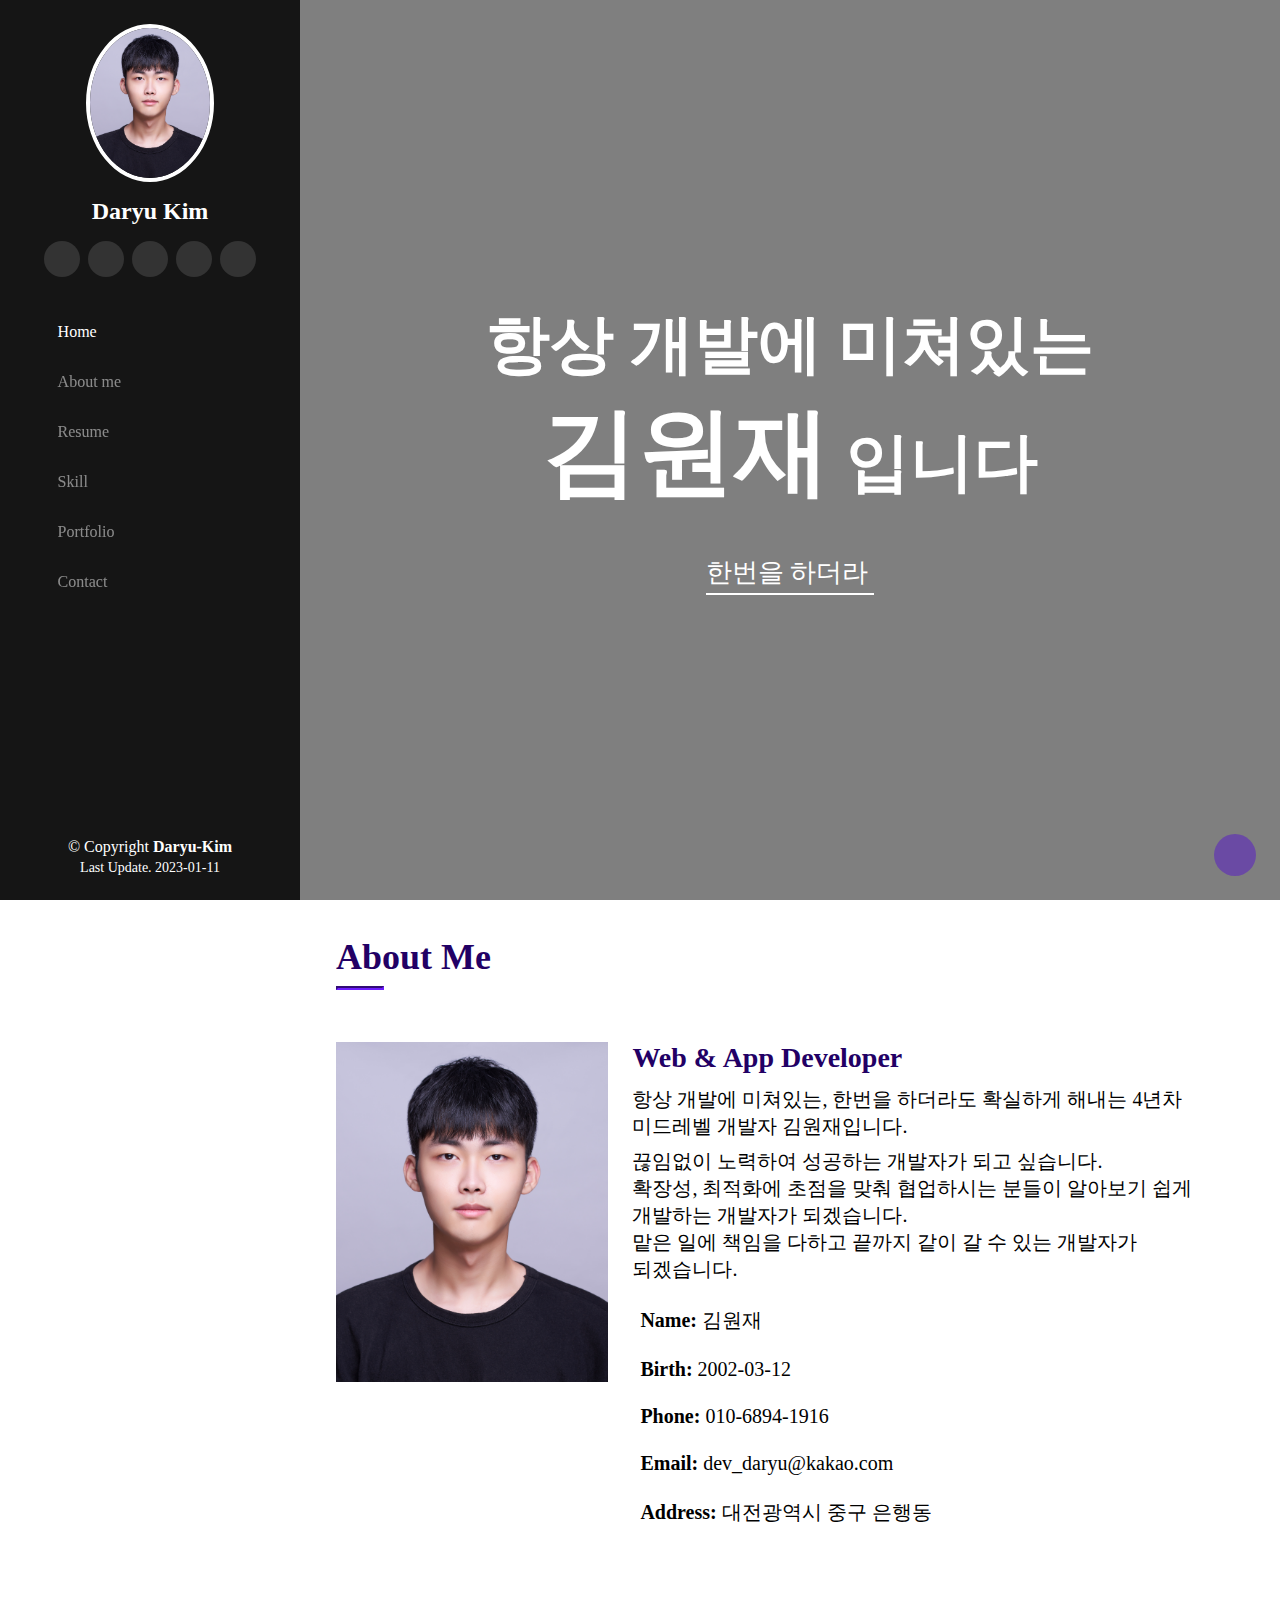
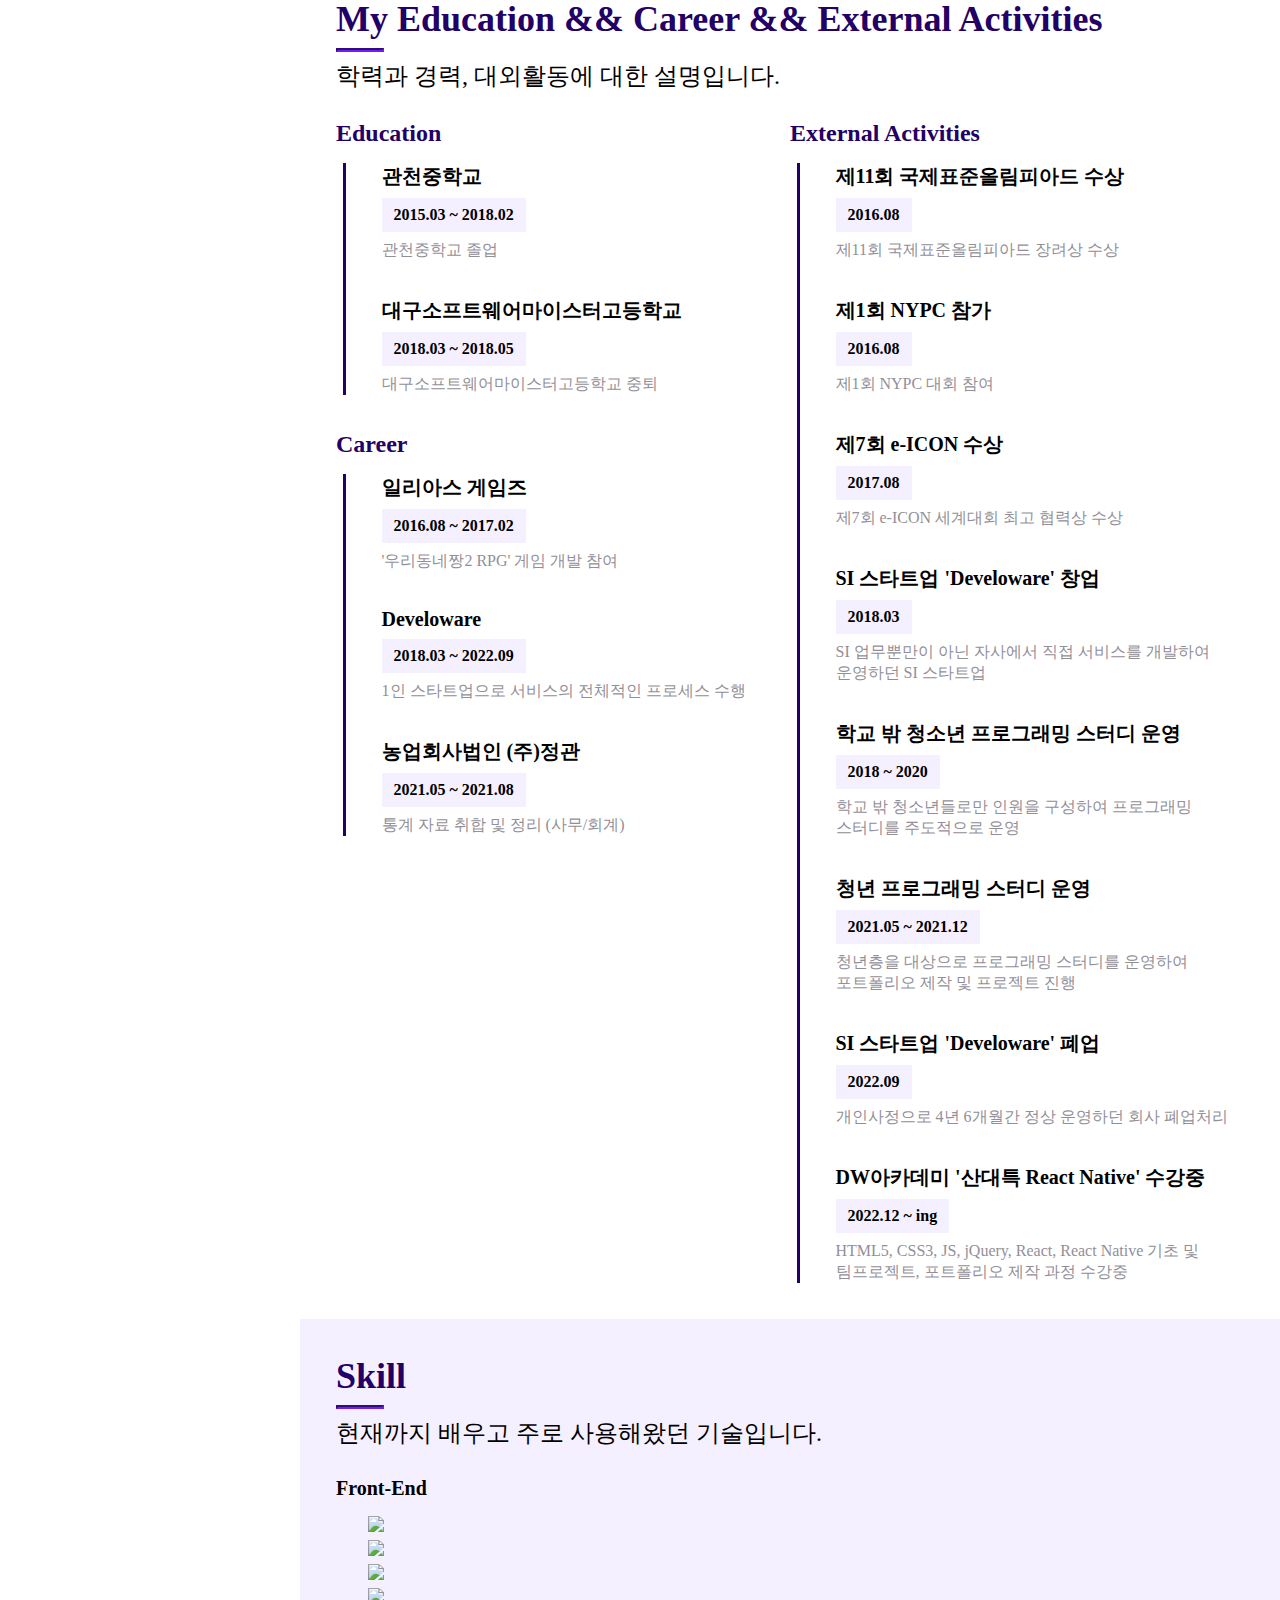
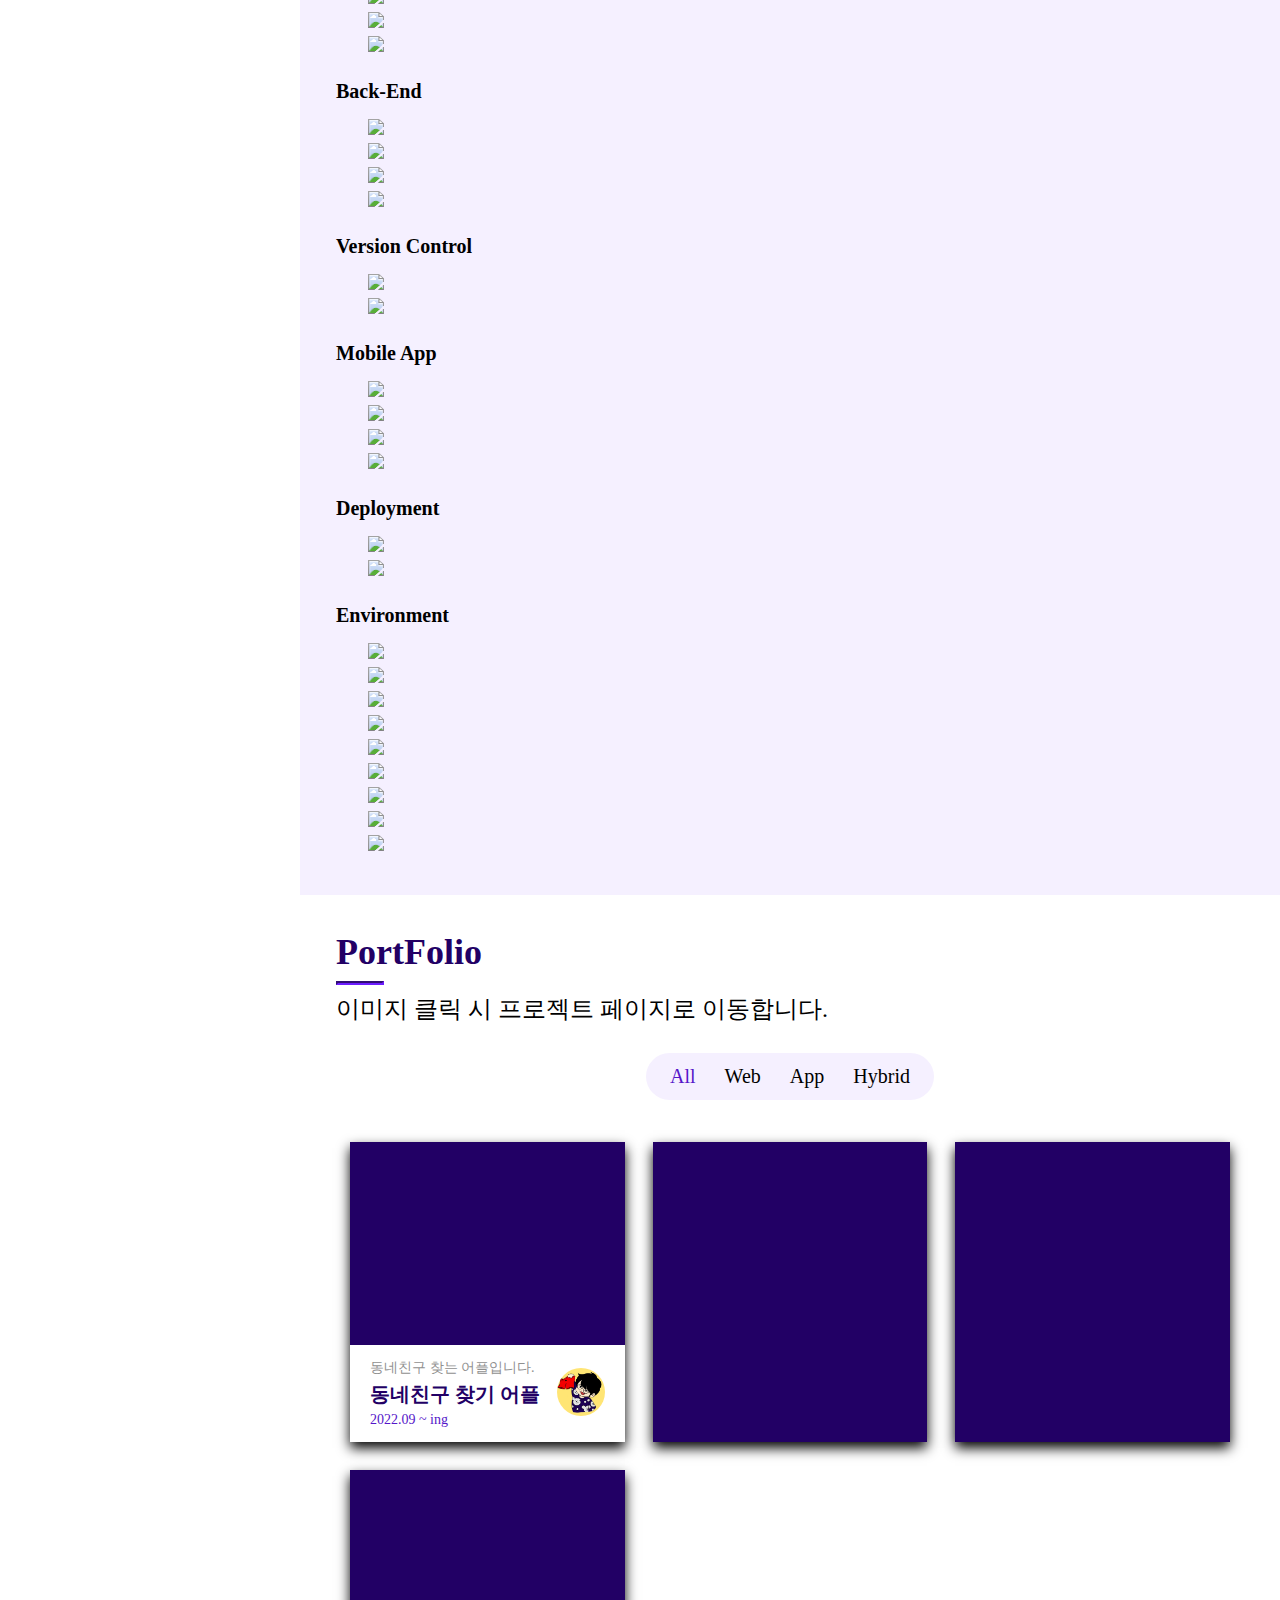
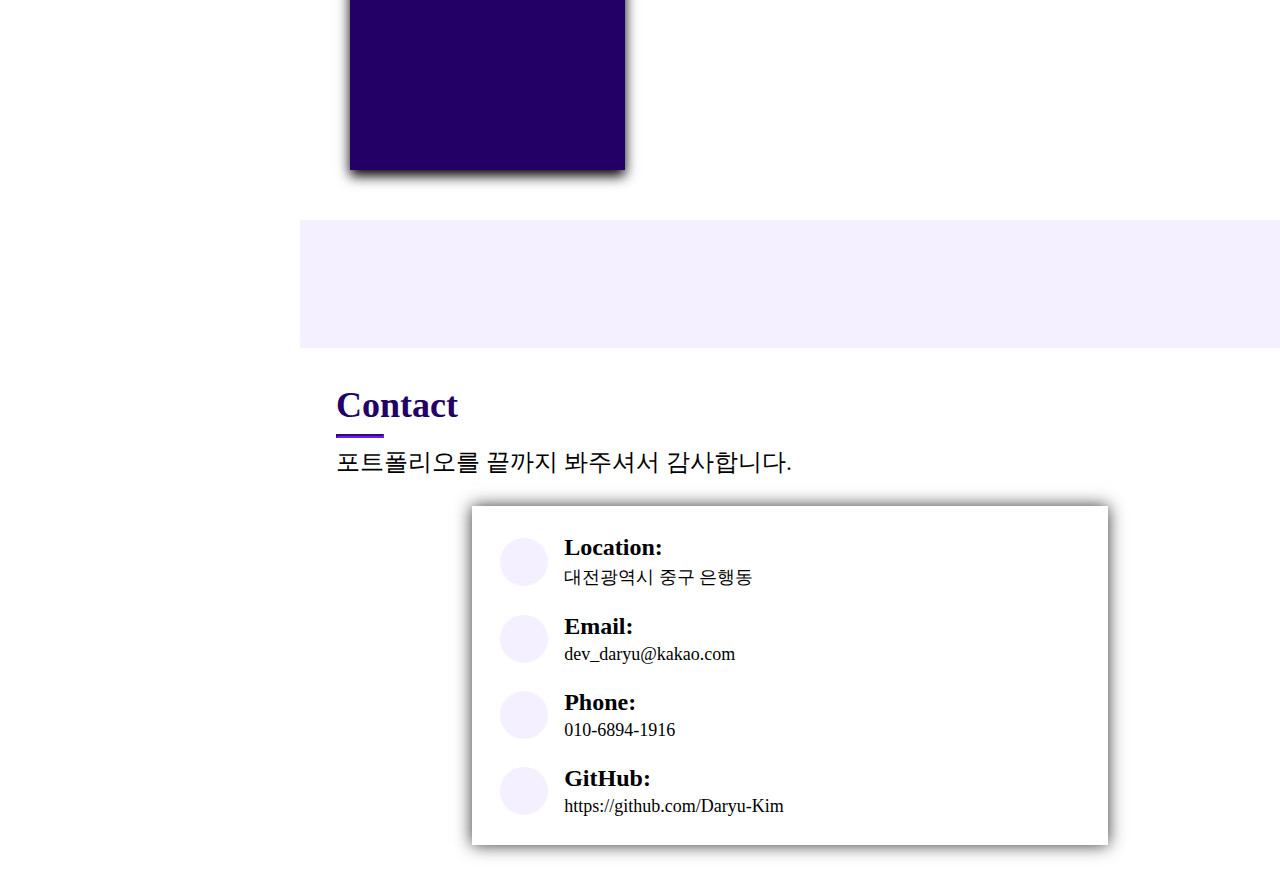
==== index.html @ b55e098b "2023-01-16 12:08 Update" ====
<!DOCTYPE html>
<html lang="ko">

<head>
    <title>Daryu-Kim's PortFolio</title>
    <meta charset="utf-8">
    <meta http-equiv="X-UA-Compatible" content="IE=edge">
    <meta name="viewport" content="width=device-width, initial-scale=1.0">
    <meta name="description" content="개발에 미쳐있는 웹 && 앱 개발자인 김원재의 포트폴리오입니다!">
    <meta property="og:title" content="김원재 포트폴리오 :: Daryu-Kim's PortFolio">
    <meta property="og:description" content="개발에 미쳐있는 웹 && 앱 개발자인 김원재의 포트폴리오입니다">
    <meta property="og:image" content="./images/icon.jpeg">
    <meta property="og:site_name" content="김원재 포트폴리오 :: Daryu-Kim's PortFolio">
    <meta property="og:locale" content="ko_KR">
    <meta property="og:type" content="website">
    <meta property="og:url" content="https://daryu-kim.github.io/PortFolio_Remake">
    <meta name="author" content="Daryu-Kim">
    <link rel="stylesheet" href="css/index/index.css" type="text/css">
    <link rel="shortcut icon" type="image/x-icon" href="./images/icon.jpeg">
    <script src="https://kit.fontawesome.com/4110c1f003.js" crossorigin="anonymous"></script>
</head>

<body>
    <div class="wrapper">
        <!-- Fixed Mobile & Tablet Menu -->
        <div class="wrapper-m-t-menu">
            <input type="checkbox" class="wrapper-menu-checkbox" id="wrapper-menu-checkbox">
            <label for="wrapper-menu-checkbox" class="wrapper-menu-label" id="wrapper-menu-label">
                <span></span>
                <span></span>
                <span></span>
            </label>
        </div>

        <div class="wrapper-pageup">
            <i class="fa-solid fas fa-upload"></i>
        </div>

        <div class="wrapper-overlay" id="wrapper-overlay"></div>

        <div class="header" id="header">
            <div class="header-firstmenu">
                <div class="header-firstmenu-profile">
                    <img src="./images/index/header/header-profile-img.jfif" alt="header-firstmenu-profile-img"
                        class="header-firstmenu-profile-img">
                    <h3 class="header-firstmenu-profile-name">
                        Daryu Kim
                    </h3>
                    <ul class="header-firstmenu-profile-link">
                        <li class="header-firstmenu-profile-link-item">
                            <a href="https://github.com/Daryu-Kim" target="_blank"
                                class="header-firstmenu-profile-link-item-a">
                                <i class="fa-brands fa-github"></i>
                            </a>
                        </li>
                        <li class="header-firstmenu-profile-link-item">
                            <a href="" target="_blank" class="header-firstmenu-profile-link-item-a">
                                <i class="fa-brands fa-telegram"></i>
                            </a>
                        </li>
                        <li class="header-firstmenu-profile-link-item">
                            <a href="https://www.instagram.com/ii_devkim" target="_blank"
                                class="header-firstmenu-profile-link-item-a">
                                <i class="fa-brands fa-instagram"></i>
                            </a>
                        </li>
                        <li class="header-firstmenu-profile-link-item">
                            <a href="tel:01068941916" target="_blank" class="header-firstmenu-profile-link-item-a">
                                <i class="fa-solid fa-mobile"></i>
                            </a>
                        </li>
                        <li class="header-firstmenu-profile-link-item">
                            <a href="mailto:dev_daryu@kakao.com" target="_blank"
                                class="header-firstmenu-profile-link-item-a">
                                <i class="fa-solid fa-envelope"></i>
                            </a>
                        </li>
                    </ul>
                </div>
                <div class="header-firstmenu-menu">
                    <!-- <ul class="header-firstmenu-menu-list">
                        <li class="header-firstmenu-menu-item"> -->
                    <table class="header-firstmenu-menu-table">
                        <tr class="header-firstmenu-menu-table-item header-menu" id="header-menu-home">
                            <td class="header-firstmenu-menu-table-item-icon">
                                <i class="fa-solid fa-house"></i>
                            </td>
                            <td class="header-firstmenu-menu-table-item-title">
                                <p>Home</a>
                            </td>
                            <td class="header-firstmenu-menu-table-item-arrow">
                                <i class="fa-solid fa-chevron-right"></i>
                            </td>
                        </tr>
                        <tr class="header-firstmenu-menu-table-item header-menu" id="header-menu-aboutme">
                            <td class="header-firstmenu-menu-table-item-icon">
                                <i class="fa-regular fa-user"></i>
                            </td>
                            <td class="header-firstmenu-menu-table-item-title">
                                <p>About me</p>
                            </td>
                            <td class="header-firstmenu-menu-table-item-arrow">
                                <i class="fa-solid fa-chevron-right"></i>
                            </td>
                        </tr>
                        <tr class="header-firstmenu-menu-table-item header-menu" id="header-menu-resume">
                            <td class="header-firstmenu-menu-table-item-icon">
                                <i class="fa-solid fa-book"></i>
                            </td>
                            <td class="header-firstmenu-menu-table-item-title">
                                <p>Resume</p>
                            </td>
                            <td class="header-firstmenu-menu-table-item-arrow">
                                <i class="fa-solid fa-chevron-right"></i>
                            </td>
                        </tr>
                        <tr class="header-firstmenu-menu-table-item header-menu" id="header-menu-skill">
                            <td class="header-firstmenu-menu-table-item-icon">
                                <i class="fa-solid fa-server"></i>
                            </td>
                            <td class="header-firstmenu-menu-table-item-title">
                                <p>Skill</p>
                            </td>
                            <td class="header-firstmenu-menu-table-item-arrow">
                                <i class="fa-solid fa-chevron-right"></i>
                            </td>
                        </tr>
                        <tr class="header-firstmenu-menu-table-item header-menu" id="header-menu-portfolio">
                            <td class="header-firstmenu-menu-table-item-icon">
                                <i class="fa-solid fa-laptop"></i>
                            </td>
                            <td class="header-firstmenu-menu-table-item-title">
                                <p>Portfolio</p>
                            </td>
                            <td class="header-firstmenu-menu-table-item-arrow">
                                <i class="fa-solid fa-chevron-right"></i>
                            </td>
                        </tr>
                        <tr class="header-firstmenu-menu-table-item header-menu" id="header-menu-contact">
                            <td class="header-firstmenu-menu-table-item-icon">
                                <i class="fa-solid fa-address-book"></i>
                            </td>
                            <td class="header-firstmenu-menu-table-item-title">
                                <p>Contact</p>
                            </td>
                            <td class="header-firstmenu-menu-table-item-arrow">
                                <i class="fa-solid fa-chevron-right"></i>
                            </td>
                        </tr>
                    </table>
                </div>
            </div>
            <div class="header-lastmenu" id="header-lastmenu">
                <p class="header-lastmenu-copyright">© Copyright <b>Daryu-Kim</b></p>
                <p class="header-lastmenu-update">Last Update. 2023-01-11</p>
            </div>
        </div>

        <div class="content" id="content">
            <div class="content-home" id="content-home">
                <div class="content-home-dark"></div>
                <p class="content-home-title">항상 개발에 미쳐있는</p>
                <p class="content-home-title"><span>김원재</span> 입니다</p>
                <p class="content-home-typing" id="content-home-typing1"></p>
                <p class="content-home-typing" id="content-home-typing2"></p>
                <p class="content-home-typing" id="content-home-typing3"></p>
            </div>
            <div class="content-aboutme" id="content-aboutme">
                <h2 class="content-title">
                    About Me
                </h2>
                <hr class="content-hr">
                <div class="content-aboutme-profile">
                    <img src="./images/index/header/header-profile-img.jfif" alt="content-aboutme-profile-img"
                        class="content-aboutme-profile-img">
                    <div class="content-aboutme-profile-box">
                        <h3 class="content-aboutme-profile-name">
                            Web & App Developer
                        </h3>
                        <p class="content-aboutme-profile-description">
                            항상 개발에 미쳐있는, 한번을 하더라도 확실하게 해내는 4년차 미드레벨 개발자 김원재입니다.
                        </p>
                        <p class="content-aboutme-profile-description">
                            끊임없이 노력하여 성공하는 개발자가 되고 싶습니다.
                            <br>
                            확장성, 최적화에 초점을 맞춰 협업하시는 분들이 알아보기 쉽게 개발하는 개발자가 되겠습니다.
                            <br>
                            맡은 일에 책임을 다하고 끝까지 같이 갈 수 있는 개발자가 되겠습니다.
                        </p>
                        <ul class="content-aboutme-profile-description-ul">
                            <li class="content-aboutme-profile-description-li">
                                <i class="fa-solid fa-chevron-right"></i>
                                <p>
                                    <b>Name:</b> 김원재
                                </p>
                            </li>
                            <li class="content-aboutme-profile-description-li">
                                <i class="fa-solid fa-chevron-right"></i>
                                <p>
                                    <b>Birth:</b> 2002-03-12
                                </p>
                            </li>
                            <li class="content-aboutme-profile-description-li">
                                <i class="fa-solid fa-chevron-right"></i>
                                <p>
                                    <b>Phone:</b> 010-6894-1916
                                </p>
                            </li>
                            <li class="content-aboutme-profile-description-li">
                                <i class="fa-solid fa-chevron-right"></i>
                                <p>
                                    <b>Email:</b> dev_daryu@kakao.com
                                </p>
                            </li>
                            <li class="content-aboutme-profile-description-li">
                                <i class="fa-solid fa-chevron-right"></i>
                                <p>
                                    <b>Address:</b> 대전광역시 중구 은행동
                                </p>
                            </li>
                        </ul>
                    </div>
                </div>
            </div>
            <div class="content-resume" id="content-resume">
                <h2 class="content-title">
                    My Education && Career && External Activities
                </h2>
                <hr class="content-hr">
                <p class="content-des">
                    학력과 경력, 대외활동에 대한 설명입니다.
                </p>
                <div class="content-resume-box">
                    <div class="content-resume-box2">
                        <div class="content-resume-box-edu">
                            <h3 id="content-resume-title">Education</h3>
                            <div class="content-resume-box-div">
                                <div class="content-resume-div">
                                    <h3 class="content-resume-title">관천중학교</h3>
                                    <p class="content-resume-since">2015.03 ~ 2018.02</p>
                                    <p class="content-resume-content">관천중학교 졸업</p>
                                </div>
                                <div class="content-resume-div div-margin">
                                    <h3 class="content-resume-title title-break">대구소프트웨어마이스터고등학교</h3>
                                    <p class="content-resume-since">2018.03 ~ 2018.05</p>
                                    <p class="content-resume-content">대구소프트웨어마이스터고등학교 중퇴</p>
                                </div>
                            </div>
                        </div>
                        <div class="content-resume-box-career">
                            <h3 id="content-resume-title">Career</h3>
                            <div class="content-resume-box-div">
                                <div class="content-resume-div">
                                    <h3 class="content-resume-title">일리아스 게임즈</h3>
                                    <p class="content-resume-since">2016.08 ~ 2017.02</p>
                                    <p class="content-resume-content">'우리동네짱2 RPG' 게임 개발 참여</p>
                                </div>
                                <div class="content-resume-div div-margin">
                                    <h3 class="content-resume-title title-break">Develoware</h3>
                                    <p class="content-resume-since">2018.03 ~ 2022.09</p>
                                    <p class="content-resume-content">1인 스타트업으로 서비스의 전체적인 프로세스 수행</p>
                                </div>
                                <div class="content-resume-div div-margin">
                                    <h3 class="content-resume-title title-break">농업회사법인 (주)정관</h3>
                                    <p class="content-resume-since">2021.05 ~ 2021.08</p>
                                    <p class="content-resume-content">통계 자료 취합 및 정리 (사무/회계)</p>
                                </div>
                            </div>
                        </div>
                    </div>
                    <div class="content-resume-box-ext">
                        <h3 id="content-resume-title">External Activities</h3>
                        <div class="content-resume-box-div">
                            <div class="content-resume-div">
                                <h3 class="content-resume-title">제11회 국제표준올림피아드 수상</h3>
                                <p class="content-resume-since">2016.08</p>
                                <p class="content-resume-content">제11회 국제표준올림피아드 장려상 수상</p>
                            </div>
                            <div class="content-resume-div div-margin">
                                <h3 class="content-resume-title">제1회 NYPC 참가</h3>
                                <p class="content-resume-since">2016.08</p>
                                <p class="content-resume-content">제1회 NYPC 대회 참여</p>
                            </div>
                            <div class="content-resume-div div-margin">
                                <h3 class="content-resume-title">제7회 e-ICON 수상</h3>
                                <p class="content-resume-since">2017.08</p>
                                <p class="content-resume-content">제7회 e-ICON 세계대회 최고 협력상 수상</p>
                            </div>
                            <div class="content-resume-div div-margin">
                                <h3 class="content-resume-title">SI 스타트업 'Develoware' 창업</h3>
                                <p class="content-resume-since">2018.03</p>
                                <p class="content-resume-content">
                                    SI 업무뿐만이 아닌 자사에서 직접 서비스를 개발하여 운영하던 SI 스타트업
                                </p>
                            </div>
                            <div class="content-resume-div div-margin">
                                <h3 class="content-resume-title">학교 밖 청소년 프로그래밍 스터디 운영</h3>
                                <p class="content-resume-since">2018 ~ 2020</p>
                                <p class="content-resume-content">
                                    학교 밖 청소년들로만 인원을 구성하여 프로그래밍 스터디를 주도적으로 운영
                                </p>
                            </div>
                            <div class="content-resume-div div-margin">
                                <h3 class="content-resume-title">청년 프로그래밍 스터디 운영</h3>
                                <p class="content-resume-since">2021.05 ~ 2021.12</p>
                                <p class="content-resume-content">
                                    청년층을 대상으로 프로그래밍 스터디를 운영하여 포트폴리오 제작 및 프로젝트 진행
                                </p>
                            </div>
                            <div class="content-resume-div div-margin">
                                <h3 class="content-resume-title">SI 스타트업 'Develoware' 폐업</h3>
                                <p class="content-resume-since">2022.09</p>
                                <p class="content-resume-content">
                                    개인사정으로 4년 6개월간 정상 운영하던 회사 폐업처리
                                </p>
                            </div>
                            <div class="content-resume-div div-margin">
                                <h3 class="content-resume-title">DW아카데미 '산대특 React Native' 수강중</h3>
                                <p class="content-resume-since">2022.12 ~ ing</p>
                                <p class="content-resume-content">
                                    HTML5, CSS3, JS, jQuery, React, React Native 기초 및 팀프로젝트, 포트폴리오 제작 과정 수강중
                                </p>
                            </div>
                        </div>
                    </div>
                </div>
            </div>
            <div class="content-skill" id="content-skill">
                <h2 class="content-title">
                    Skill
                </h2>
                <hr class="content-hr">
                <p class="content-des">
                    현재까지 배우고 주로 사용해왔던 기술입니다.
                </p>
                <ul class="content-skill-ul">
                    <p class="content-skill-title">
                        Front-End
                    </p>
                    <li class="content-skill-li">
                        <i class="fa-solid fa-chevron-right"></i>
                        <img
                            src="https://img.shields.io/badge/HTML5-E34F26?style=for-the-badge&logo=HTML5&logoColor=white" />
                    </li>
                    <li class="content-skill-li">
                        <i class="fa-solid fa-chevron-right"></i>
                        <img
                            src="https://img.shields.io/badge/CSS3-1572B6?style=for-the-badge&logo=CSS3&logoColor=white" />
                    </li>
                    <li class="content-skill-li">
                        <i class="fa-solid fa-chevron-right"></i>
                        <img
                            src="https://img.shields.io/badge/jQuery-0769AD?style=for-the-badge&logo=jQuery&logoColor=white" />
                    </li>
                    <li class="content-skill-li">
                        <i class="fa-solid fa-chevron-right"></i>
                        <img
                            src="https://img.shields.io/badge/JavaScript-F7DF1E?style=for-the-badge&logo=JavaScript&logoColor=white" />
                    </li>
                    <li class="content-skill-li">
                        <i class="fa-solid fa-chevron-right"></i>
                        <img
                            src="https://img.shields.io/badge/TypeScript-3178C6?style=for-the-badge&logo=TypeScript&logoColor=white" />
                    </li>
                    <li class="content-skill-li">
                        <i class="fa-solid fa-chevron-right"></i>
                        <img
                            src="https://img.shields.io/badge/React-61DAFB?style=for-the-badge&logo=React&logoColor=white" />
                    </li>
                </ul>
                <ul class="content-skill-ul">
                    <p class="content-skill-title">
                        Back-End
                    </p>
                    <li class="content-skill-li">
                        <i class="fa-solid fa-chevron-right"></i>
                        <img
                            src="https://img.shields.io/badge/Django-092E20?style=for-the-badge&logo=Django&logoColor=white" />
                    </li>
                    <li class="content-skill-li">
                        <i class="fa-solid fa-chevron-right"></i>
                        <img
                            src="https://img.shields.io/badge/Spring-6DB33F?style=for-the-badge&logo=Spring&logoColor=white" />
                    </li>
                    <li class="content-skill-li">
                        <i class="fa-solid fa-chevron-right"></i>
                        <img
                            src="https://img.shields.io/badge/MySQL-4479A1?style=for-the-badge&logo=MySQL&logoColor=white" />
                    </li>
                    <li class="content-skill-li">
                        <i class="fa-solid fa-chevron-right"></i>
                        <img
                            src="https://img.shields.io/badge/PHP-777BB4?style=for-the-badge&logo=PHP&logoColor=white" />
                    </li>
                </ul>
                <ul class="content-skill-ul">
                    <p class="content-skill-title">
                        Version Control
                    </p>
                    <li class="content-skill-li">
                        <i class="fa-solid fa-chevron-right"></i>
                        <img
                            src="https://img.shields.io/badge/Git-F05032?style=for-the-badge&logo=Git&logoColor=white" />
                    </li>
                    <li class="content-skill-li">
                        <i class="fa-solid fa-chevron-right"></i>
                        <img
                            src="https://img.shields.io/badge/GitHub-181717?style=for-the-badge&logo=GitHub&logoColor=white" />
                    </li>
                </ul>
                <ul class="content-skill-ul">
                    <p class="content-skill-title">
                        Mobile App
                    </p>
                    <li class="content-skill-li">
                        <i class="fa-solid fa-chevron-right"></i>
                        <img
                            src="https://img.shields.io/badge/Kotlin-7F52FF?style=for-the-badge&logo=Kotlin&logoColor=white" />
                    </li>
                    <li class="content-skill-li">
                        <i class="fa-solid fa-chevron-right"></i>
                        <img
                            src="https://img.shields.io/badge/Swift-F05138?style=for-the-badge&logo=Swift&logoColor=white" />
                    </li>
                    <li class="content-skill-li">
                        <i class="fa-solid fa-chevron-right"></i>
                        <img
                            src="https://img.shields.io/badge/React-61DAFB?style=for-the-badge&logo=React&logoColor=white" />
                    </li>
                    <li class="content-skill-li">
                        <i class="fa-solid fa-chevron-right"></i>
                        <img
                            src="https://img.shields.io/badge/Flutter-02569B?style=for-the-badge&logo=Flutter&logoColor=white" />
                    </li>
                </ul>
                <ul class="content-skill-ul">
                    <p class="content-skill-title">
                        Deployment
                    </p>
                    <li class="content-skill-li">
                        <i class="fa-solid fa-chevron-right"></i>
                        <img
                            src="https://img.shields.io/badge/Amazon AWS-232F3E?style=for-the-badge&logo=Amazon AWS&logoColor=white" />
                    </li>
                    <li class="content-skill-li">
                        <i class="fa-solid fa-chevron-right"></i>
                        <img
                            src="https://img.shields.io/badge/Firebase-FFCA28?style=for-the-badge&logo=Firebase&logoColor=white" />
                    </li>
                </ul>
                <ul class="content-skill-ul">
                    <p class="content-skill-title">
                        Environment
                    </p>
                    <li class="content-skill-li">
                        <i class="fa-solid fa-chevron-right"></i>
                        <img
                            src="https://img.shields.io/badge/Android Studio-3DDC84?style=for-the-badge&logo=Android Studio&logoColor=white" />
                    </li>
                    <li class="content-skill-li">
                        <i class="fa-solid fa-chevron-right"></i>
                        <img
                            src="https://img.shields.io/badge/Visual Studio-5C2D91?style=for-the-badge&logo=Visual Studio&logoColor=white" />
                    </li>
                    <li class="content-skill-li">
                        <i class="fa-solid fa-chevron-right"></i>
                        <img
                            src="https://img.shields.io/badge/Visual Studio Code-007ACC?style=for-the-badge&logo=Visual Studio Code&logoColor=white" />
                    </li>
                    <li class="content-skill-li">
                        <i class="fa-solid fa-chevron-right"></i>
                        <img
                            src="https://img.shields.io/badge/Adobe XD-FF61F6?style=for-the-badge&logo=Adobe XD&logoColor=white" />
                    </li>
                    <li class="content-skill-li">
                        <i class="fa-solid fa-chevron-right"></i>
                        <img
                            src="https://img.shields.io/badge/Microsoft Office-D83B01?style=for-the-badge&logo=Microsoft Office&logoColor=white" />
                    </li>
                    <li class="content-skill-li">
                        <i class="fa-solid fa-chevron-right"></i>
                        <img
                            src="https://img.shields.io/badge/Notion-000000?style=for-the-badge&logo=Notion&logoColor=white" />
                    </li>
                    <li class="content-skill-li">
                        <i class="fa-solid fa-chevron-right"></i>
                        <img
                            src="https://img.shields.io/badge/Discord-5865F2?style=for-the-badge&logo=Discord&logoColor=white" />
                    </li>
                    <li class="content-skill-li">
                        <i class="fa-solid fa-chevron-right"></i>
                        <img
                            src="https://img.shields.io/badge/Zoom-2D8CFF?style=for-the-badge&logo=Zoom&logoColor=white" />
                    </li>
                    <li class="content-skill-li">
                        <i class="fa-solid fa-chevron-right"></i>
                        <img
                            src="https://img.shields.io/badge/Microsoft Teams-6264A7?style=for-the-badge&logo=Microsoft Teams&logoColor=white" />
                    </li>
                </ul>
            </div>
            <div class="content-portfolio" id="content-portfolio">
                <h2 class="content-title">
                    PortFolio
                </h2>
                <hr class="content-hr">
                <p class="content-des">
                    이미지 클릭 시 프로젝트 페이지로 이동합니다.
                </p>
                <div class="content-portfolio-filter">
                    <input type="radio" id="portfolio-radio-all" name="portfolio-radio" class="content-portfolio-radio" checked>
                    <label for="portfolio-radio-all" id="portfolio-label-all" class="content-portfolio-filter-item" data-filter="*">
                        All
                    </label>
                    <input type="radio" id="portfolio-radio-web" name="portfolio-radio" class="content-portfolio-radio">
                    <label for="portfolio-radio-web" id="portfolio-label-web" class="content-portfolio-filter-item" data-filter="Web">
                        Web
                    </label>
                    <input type="radio" id="portfolio-radio-app" name="portfolio-radio" class="content-portfolio-radio">
                    <label for="portfolio-radio-app" id="portfolio-label-app" class="content-portfolio-filter-item" data-filter="App">
                        App
                    </label>
                    <input type="radio" id="portfolio-radio-hybrid" name="portfolio-radio" class="content-portfolio-radio">
                    <label for="portfolio-radio-hybrid" id="portfolio-label-hybrid" class="content-portfolio-filter-item" data-filter="Hybrid">
                        Hybrid
                    </label>
                </div>
                <div class="content-portfolio-list">
                    <div class="content-portfolio-item" id="portfolio-nfriends" data-type="Web">
                        <div class="content-portfolio-item-area">
                            <div class="content-portfolio-item-textarea">
                                <p class="content-portfolio-item-des">
                                    동네친구 찾는 어플입니다.
                                </p>
                                <p class="content-portfolio-item-title">
                                    동네친구 찾기 어플
                                </p>
                                <p class="content-portfolio-item-date">
                                    2022.09 ~ ing
                                </p>
                            </div>
                            <div class="content-portfolio-item-imgarea">
                                <img src="./images/icon.jpeg" alt="content-portfolio-item-author-img" class="content-portfolio-item-author-img">
                            </div>
                        </div>
                    </div>
                    <div class="content-portfolio-item" data-type="App">
                        
                    </div>
                    <div class="content-portfolio-item" data-type="Hybrid">
                        
                    </div>
                    <div class="content-portfolio-item" data-type="App">
                        
                    </div>
                </div>
            </div>
            <div class="content-blank"></div>
            <div class="content-contact" id="content-contact">
                <h2 class="content-title">
                    Contact
                </h2>
                <hr class="content-hr">
                <p class="content-des">
                    포트폴리오를 끝까지 봐주셔서 감사합니다.
                </p>
                <div class="content-contact-box">
                    <div class="content-contact-item">
                        <div class="content-contact-icon-box">
                            <i class="fa-solid fa-location-dot content-contact-icon"></i>
                        </div>
                        <div class="content-contact-text-box">
                            <h3 class="content-contact-item-title">
                                Location:
                            </h3>
                            <a href="https://naver.me/58FyS85T" target="_blank" class="content-contact-item-text">
                                대전광역시 중구 은행동
                            </a>
                        </div>
                    </div>
                    <div class="content-contact-item">
                        <div class="content-contact-icon-box">
                            <i class="fa-solid fa-envelope content-contact-icon"></i>
                        </div>
                        <div class="content-contact-text-box">
                            <h3 class="content-contact-item-title">
                                Email:
                            </h3>
                            <a href="mailto:dev_daryu@kakao.com" class="content-contact-item-text">
                                dev_daryu@kakao.com
                            </a>
                        </div>
                    </div>
                    <div class="content-contact-item">
                        <div class="content-contact-icon-box">
                            <i class="fa-solid fa-mobile content-contact-icon"></i>
                        </div>
                        <div class="content-contact-text-box">
                            <h3 class="content-contact-item-title">
                                Phone:
                            </h3>
                            <a href="tel:01068941916" class="content-contact-item-text">
                                010-6894-1916
                            </a>
                        </div>
                    </div>
                    <div class="content-contact-item">
                        <div class="content-contact-icon-box">
                            <i class="fa-brands fa-github content-contact-icon"></i>
                        </div>
                        <div class="content-contact-text-box">
                            <h3 class="content-contact-item-title">
                                GitHub:
                            </h3>
                            <a href="https://github.com/Daryu-Kim" target="_blank" class="content-contact-item-text">
                                https://github.com/Daryu-Kim
                            </a>
                        </div>
                    </div>
                </div>
            </div>
            <div class="header-lastmenu" id="footer">
                <p class="header-lastmenu-copyright">© Copyright <b>Daryu-Kim</b></p>
                <p class="header-lastmenu-update">Last Update. 2023-01-11</p>
            </div>
        </div>
        <script src="./js/index/index.js"></script>
</body>

</html>
---- css/index/index.css ----
@font-face {
    font-family: 'Pretendard-Regular';
    src: url('https://cdn.jsdelivr.net/gh/Project-Noonnu/noonfonts_2107@1.1/Pretendard-Regular.woff') format('woff');
    font-weight: 400;
    font-style: normal;
}

* {
    margin: 0;
    padding: 0;
    box-sizing: border-box;
    transition: all .2s ease-in-out;
    list-style: none;
    text-decoration: none;
    font-family: 'Pretendard-Regular';
    word-break: keep-all;
    scroll-behavior: smooth;
}

body {
    user-select: none;
    -ms-user-select: none;
    -webkit-user-select: none;
    -moz-user-select: none;
}

h3 {
    font-size: 24px;
    color: #220065;
}

p, i {
    font-size: 16px;
}

.scroll-lock {
    overflow: hidden;
}

.wrapper {
    position: relative;
}

.wrapper-m-t-menu {
    position: fixed;
    right: 24px;
    top: 24px;
    z-index: 1000;
}

.wrapper-pageup {
    position: fixed;
    right: 24px;
    bottom: 24px;
    z-index: 100;
    cursor: pointer;
    width: 42px;
    height: 42px;
    background-color: #5516c9;
    opacity: 0.5;
    display: flex;
    justify-content: center;
    align-items: center;
    border-radius: 50%;
}

.wrapper-pageup i {
    font-size: 20px;
    color: white;
}

.wrapper-menu-checkbox {
    display: none;
}

.wrapper-menu-checkbox + label {
    position: relative;
    display: block;
    width: 27px;
    height: 18px;
    cursor: pointer;
    z-index: 1000;
}

.wrapper-menu-checkbox + label > span {
    position: absolute;
    display: block;
    width: 100%;
    height: 3px;
    background: #5516c9;
    border-radius: 3px;
}

.wrapper-menu-checkbox + label > span:nth-child(1) {
    top: 0;
}

.wrapper-menu-checkbox:checked + label > span:nth-child(1) {
    top: 50%;
    transform: translate(0, -50%);
    transform: rotate(45deg);
}

.wrapper-menu-checkbox + label > span:nth-child(2) {
    top: 50%;
    transform: translate(0, -50%);
}

.wrapper-menu-checkbox:checked + label > span:nth-child(2) {
    opacity: 0;
}

.wrapper-menu-checkbox + label > span:nth-child(3) {
    bottom: 0;
}

.wrapper-menu-checkbox:checked + label > span:nth-child(3) {
    top: 50%;
    transform: translate(0, -50%);
    transform: rotate(-45deg);
}

.wrapper-overlay {
    position: fixed;
    width: 100vw;
    height: 100vh;
    top: 0;
    left: 0;
    z-index: 999;
    background-color: rgba(0, 0, 0, 0.5);
    display: none;
}

.header {
    position: fixed;
    background-color: #151515;
    width: 300px;
    height: 100vh;
    padding: 24px 16px;
    display: flex;
    flex-direction: column;
    justify-content: space-between;
    z-index: 1000;
}

.header * {
    color: white;
}

.header-firstmenu-profile {
    display: flex;
    flex-direction: column;
    justify-content: space-between;
    align-items: center;
}

.header-firstmenu-profile-img {
    width: 128px;
    border-radius: 50%;
    border: 4px solid white;
    margin: 0 auto;
}

.header-firstmenu-profile-name {
    margin-top: 16px;
}

.header-firstmenu-profile-link {
    display: flex;
    align-items: center;
    justify-content: center;
    margin-top: 16px;
}

.header-firstmenu-profile-link-item {
    display: flex;
    justify-content: center;
    align-items: center;
    margin-left: 4px;
    margin-right: 4px;
}

.header-firstmenu-profile-link-item-a {
    width: 36px;
    height: 36px;
    border-radius: 50%;
    background-color: #333;
    display: flex;
    justify-content: center;
    align-items: center;
}

.header-firstmenu-profile-link-item-a i {
    font-size: 18px;
}
.header-firstmenu-profile-link-item-a:hover {
    background-color: #C3B1E1;
}

.header-firstmenu-menu-table {
    margin-top: 28px;
}

.header-firstmenu-menu-table-item {
    width: 268px;
    display: flex;
    justify-content: space-between;
    align-items: center;
    padding: 16px 16px;
    filter: opacity(50%) saturate(0%);
    cursor: pointer;
}

.header-firstmenu-menu-table-item-icon, .header-firstmenu-menu-table-item-arrow {
    width: 10%;
}

.header-firstmenu-menu-table-item-icon {
    padding-right: 7.59px;
    text-align: center;
}

.header-firstmenu-menu-table-item-title {
    width: 80%;
}

.header-firstmenu-menu-table-item-arrow {
    text-align: end;
}

.header-firstmenu-menu-table-item:first-child {
    margin-top: 0;
}

.header-firstmenu-menu-table-item:last-child {
    margin-bottom: 0;
}

.header-firstmenu-menu-table-item:hover {
    filter: none;
}

.header-firstmenu-menu-table-item-icon i {
    color: #C3B1E1;
}

.header-lastmenu {
    display: flex;
    flex-direction: column;
    align-items: center;
}

.header-lastmenu-copyright {
    font-size: 16px;
}

.header-lastmenu-update {
    font-size: 14px;
    margin-top: 4px;
}

.content {
    width: 100vw;
    height: 100vh;
}

.content > div {
    width: 100%;
    padding: 36px;
}

.content-title {
    font-size: 36px;
    color: #220065;
}

.content-hr {
    width: 48px;
    border-color: #5516c9;
    border-width: 2px;
    margin: 8px 0;
}

.content-home {
    height: 100%;
    display: flex;
    flex-direction: column;
    align-items: center;
    justify-content: center;
    z-index: 0;
    /* 문제점 */
    background-image: url('https://github.com/Daryu-Kim/PortFolio_Remake/blob/main/images/index/content/home/content-home-bg.jfif?raw=true');
    background-repeat: no-repeat;
    background-position: center;
    background-size: cover;
    text-align: center;
    padding: 36px;
}

.content-aboutme, .content-resume {
    background-color: #fff;
}

.content-skill, .content-blank {
    background-color: #f5f0ff;
}

.content-blank {
    height: 128px;
}

.content-home * {
    color: white;
    z-index: 2;
}

.content-home-dark {
    position: absolute;
    top: 0;
    left: 0;
    width: 100vw;
    height: 100vh;
    background-color: rgba(0, 0, 0, 0.5);
    z-index: 1;
}

.content-home-typing {
    padding-right: 6px;
    z-index: 2;
    color: white;
    border-bottom: 2px solid white;
    margin: 4px 0;
    display: none;
}

#content-home-typing1 {
    margin-top: 36px;
}

#content-home-typing3 {
    animation: cursor .4s infinite;
}

.content-aboutme-profile {
    display: flex;
}

.content-aboutme-profile-box {
    margin-top: 24px;
}

.content-aboutme-profile-description-li {
    display: flex;
    align-items: center;
}

.content-aboutme-profile-description-li:last-child {
    margin-bottom: 0;
}

.content-resume-box-edu, .content-resume-box-ext, .content-resume-box-career {
    position: relative;
}

.content-resume-box-edu {
    margin-top: 28px;
}

.content-resume-box-ext, .content-resume-box-career {
    margin-top: 36px;
}

.content-resume-box-div {
    margin-top: 16px;
}

.title-break {
    word-break: break-all;
}

.content-resume-circle {
    width: 24px;
    height: 24px;
    border: 3px solid #220065;
    background-color: white;
    border-radius: 50%;
    position: absolute;
    left: -4px;
}

.content-resume-title {
    font-size: 20px;
    color: black;
}

.content-resume-content {
    font-size: 16px;
    color: #928f97;
}

.content-resume-div {
    border-left: 3px solid #220065;
    padding-left: 36px;
    margin-left: 6.5px;
}

.div-margin {
    padding-top: 36px;
}

.content-resume-since {
    background-color: #f5f0ff;
    width: fit-content;
    padding: 8px 12px;
    font-weight: 600;
    margin: 8px 0;
    font-size: 16px;
}

.content-skill-title {
    font-weight: 700;
}

.content-skill-li {
    display: flex;
    align-items: center;
    margin: 8px;
    margin-left: 24px;
}

.content-skill-li img {
    margin-left: 8px;
}

.content-skill-li img:hover {
    transform: scale(1.05);
}

.content-portfolio-filter {
    width: 288px;
    padding: 12px 24px;
    display: flex;
    justify-content: space-between;
    border-radius: 24px;
    background-color: #f5f0ff;
    margin: 28px auto;
}

.content-portfolio-radio {
    display: none;
}

.content-portfolio-radio:checked + label {
    color: #5516c9;
}

.content-portfolio-filter-item {
    font-size: 20px;
    cursor: pointer;
}

.content-portfolio-filter-item:hover {
    color: #5516c9;
}

.content-portfolio-list {
    display: grid;
}

.content-portfolio-item {
    height: 300px;
    background-color: #220065;
    color: white;
    margin: 14px;
    background-repeat: no-repeat;
    background-position: center;
    background-size: cover;
    position: relative;
    box-shadow: 0px 6px 12px black;
    cursor: pointer;
}

.content-portfolio-item:hover {
    transform: scale(1.025);
}

.content-portfolio-item-area {
    width: 100%;
    height: fit-content;
    position: absolute;
    bottom: 0;
    display: flex;
    align-items: center;
    justify-content: space-between;
    background-color: white;
    padding: 10px 20px;
}

.content-portfolio-item-textarea * {
    margin: 4px 0;
}

.content-portfolio-item-des {
    font-size: 14px;
    color: #909090;
}

.content-portfolio-item-title {
    color: #220065;
    font-weight: 700;
    font-size: 20px;
}

.content-portfolio-item-date {
    font-size: 14px;
    color: #5516c9;
}

.content-portfolio-item-author-img {
    width: 48px;
    height: 48px;
    object-fit: cover;
    border-radius: 50%;
}

#portfolio-nfriends {
    background-image: url('https://picsum.photos/640/360');
}

.content-contact-box {
    box-shadow: 0 0 16px #333;
    padding: 28px;
    margin-top: 28px;
}

.content-contact-item {
    display: flex;
    align-items: center;
    padding: 12px 0;
}

.content-contact-item:first-child {
    padding-top: 0;
}

.content-contact-item:last-child {
    padding-bottom: 0;
}

.content-contact-item-title {
    color: black;
    font-size: 24px;
    margin-bottom: 4px;
}

.content-contact-item-text {
    color: black;
    font-size: 18px;
}

.content-contact-item-text:hover {
    color: #5516c9;
}

.content-contact-icon-box {
    width: 48px;
    height: 48px;
    background-color: #f5f0ff;
    border-radius: 50%;
    display: flex;
    align-items: center;
    justify-content: center;
    margin-right: 16px;
}

.content-contact-icon {
    font-size: 20px;
    color: #5516c9;
}

#footer {
    background-color: #151515;
    color: white;
    padding: 20px 16px;
}

@media screen and (max-width: 767px) {
    #header-lastmenu {
        display: none;
    }

    .content-home-title {
        font-size: 8vw;
        font-weight: bold;
    }

    .content-home-title span {
        font-size: 12vw;
    }

    .content-home-typing {
        font-size: 4vw;
        line-height: 6vw;
    }

    .content-aboutme-profile {
        flex-direction: column;
        align-items: flex-start;
    }

    .content-aboutme-profile-img {
        width: 100%;
        max-width: 480px;
        margin-top: 52px;
    }

    .content-aboutme-profile-name {
        font-size: 28px;
        margin-bottom: 12px;
    }
    
    .content-aboutme-profile-description {
        font-size: 20px;
        margin-bottom: 8px;
    }

    .content-aboutme-profile-description-li {
        margin: 24px 0;
    }

    .content-aboutme-profile-description-li * {
        font-size: 20px;
    }

    .content-aboutme-profile-description-li b {
        margin-left: 8px;
    }

    .content-des {
        font-size: 24px;
    }

    .content-skill-title {
        font-size: 20px;
        margin-top: 28px;
        margin-bottom: 16px;
    }

    .content-portfolio-list {
        grid-template-columns: repeat(1, 1fr);
    }
}

@media screen and (min-width: 768px) and (max-width: 1199px) {
    #header-lastmenu {
        display: none;
    }

    .content-title {
        font-size: 42px;
    }

    .content-home-title {
        font-size: 7vw;
        font-weight: bold;
    }

    .content-home-title span {
        font-size: 10.5vw;
    }

    .content-home-typing {
        font-size: 3vw;
        line-height: 4.5vw;
    }

    .content-aboutme-profile {
        flex-direction: column;
        align-items: flex-start;
    }

    .content-aboutme-profile-img {
        width: 480px;
        margin-top: 52px;
    }

    .content-aboutme-profile-name {
        font-size: 32px;
        margin-bottom: 14px;
    }
    
    .content-aboutme-profile-description {
        font-size: 24px;
        margin-bottom: 10px;
    }

    .content-aboutme-profile-description-li {
        margin: 30px 0;
    }

    .content-aboutme-profile-description-li * {
        font-size: 24px;
    }

    .content-aboutme-profile-description-li b {
        margin-left: 10px;
    }

    .content-des {
        font-size: 28px;
    }

    .content-skill-title {
        font-size: 24px;
        margin-top: 28px;
        margin-bottom: 18px;
    }

    .content-skill-li img {
        height: 32px;
    }

    .content-contact-box {
        justify-content: center;
        width: 560px;
        margin: auto;
        margin-top: 28px;
    }

    .content-portfolio-list {
        grid-template-columns: repeat(2, 1fr);
    }
}

@media screen and (min-width: 1200px) {
    .wrapper-m-t-menu {
        display: none;
    }

    .content {
        padding-left: 300px;
    }

    .content-home-title {
        font-size: 5vw;
        font-weight: bold;
    }

    .content-home-title span {
        font-size: 7.5vw;
    }

    .content-home-typing {
        font-size: 2vw;
        line-height: 3vw;
    }

    .content-aboutme-profile {
        align-items: flex-start;
        margin-top: 52px;
    }

    .content-aboutme-profile-img {
        width: 30%;
        max-width: 360px;
        margin-right: 24px;
    }

    .content-aboutme-profile-box {
        margin-top: 0;
    }

    .content-aboutme-profile-name {
        font-size: 28px;
        margin-bottom: 12px;
    }
    
    .content-aboutme-profile-description {
        font-size: 20px;
        margin-bottom: 8px;
    }

    .content-aboutme-profile-description-li {
        margin: 24px 0;
    }

    .content-aboutme-profile-description-li * {
        font-size: 20px;
    }

    .content-aboutme-profile-description-li b {
        margin-left: 8px;
    }

    .content-resume-box {
        display: flex;
    }

    .content-resume-box > div {
        width: 50%;
    }

    .content-resume-box-ext {
        margin-top: 28px;
    }

    .content-des {
        font-size: 24px;
    }

    .content-skill-title {
        font-size: 20px;
        margin-top: 28px;
        margin-bottom: 16px;
    }

    .content-portfolio-list {
        grid-template-columns: repeat(3, 1fr);
    }

    .content-contact-box {
        justify-content: center;
        width: 70%;
        max-width: 840px;
        margin: auto;
        margin-top: 28px;
    }

    #footer {
        display: none;
    }
}

@keyframes cursor {
    0% {
        border-right: 2px solid transparent;
    }

    50% {
        border-right: 2px solid white;
    }

    100% {
        border-right: 2px solid transparent;
    }
}
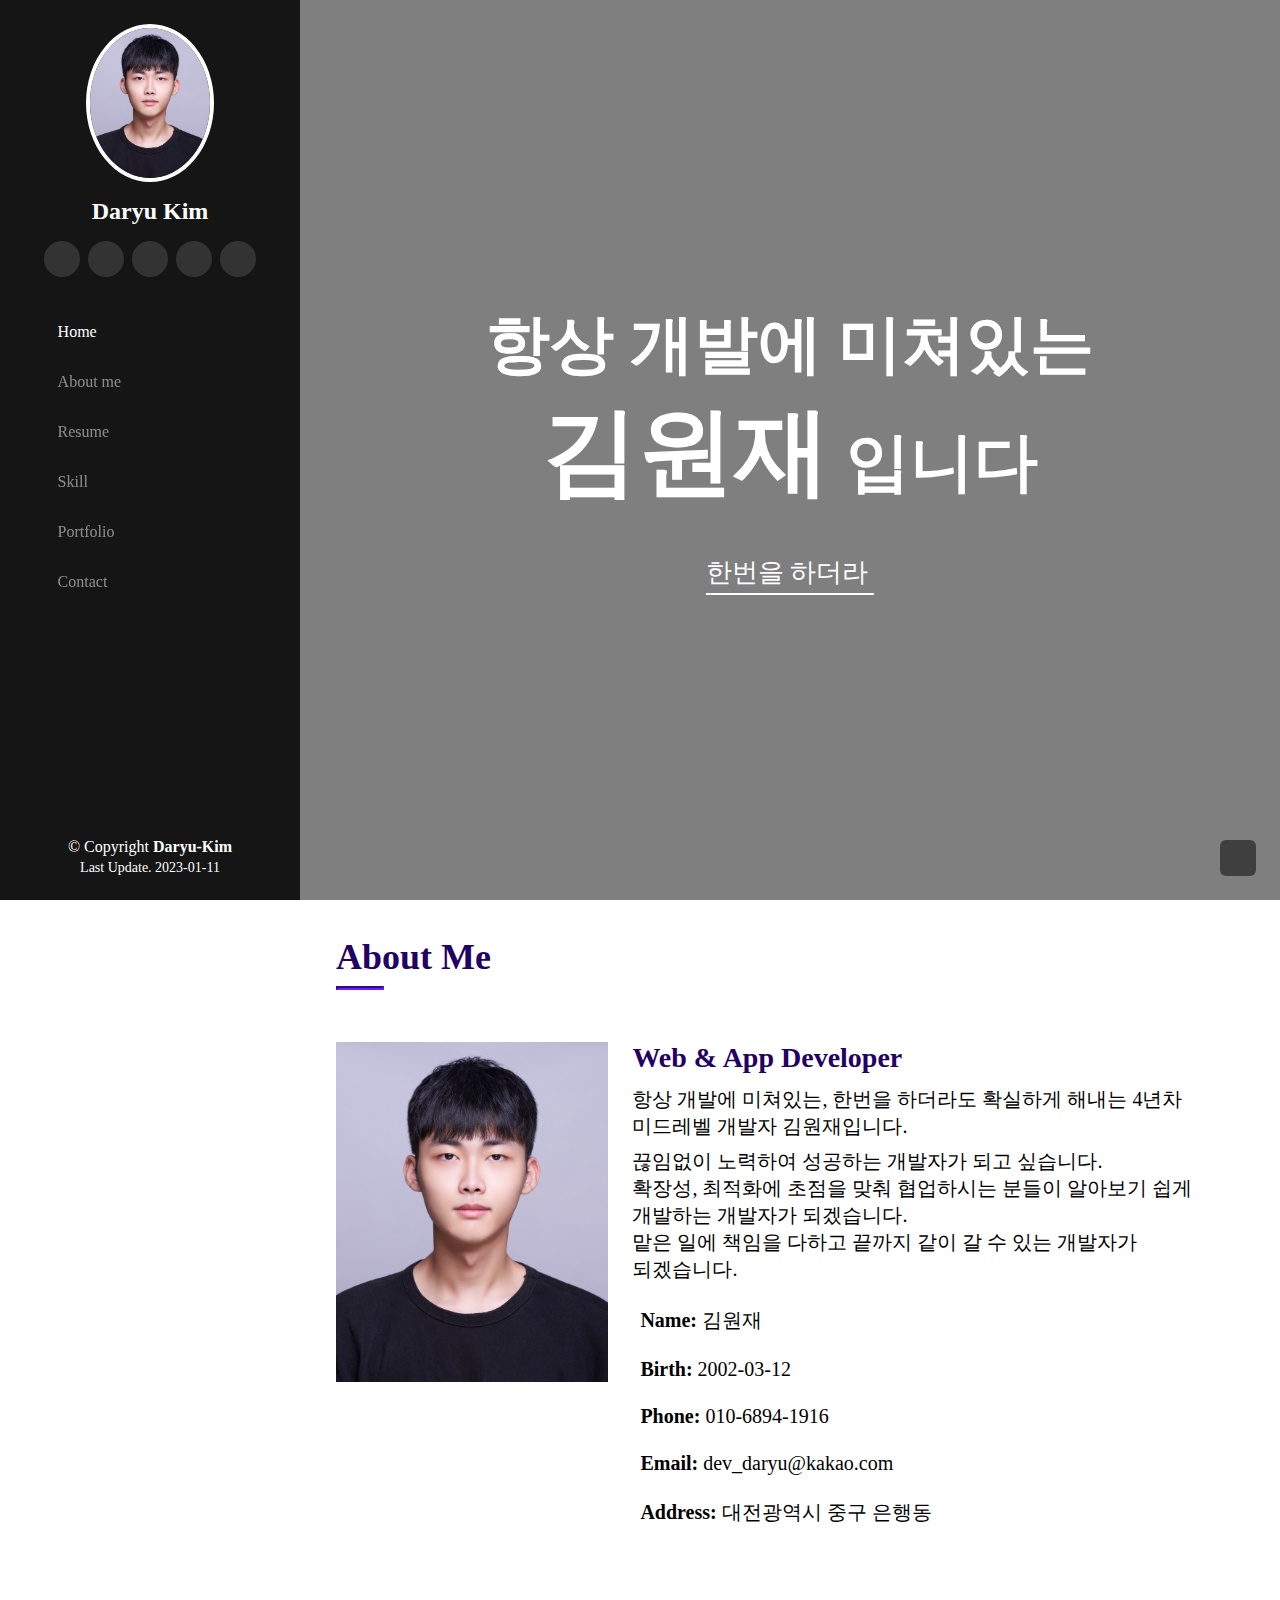
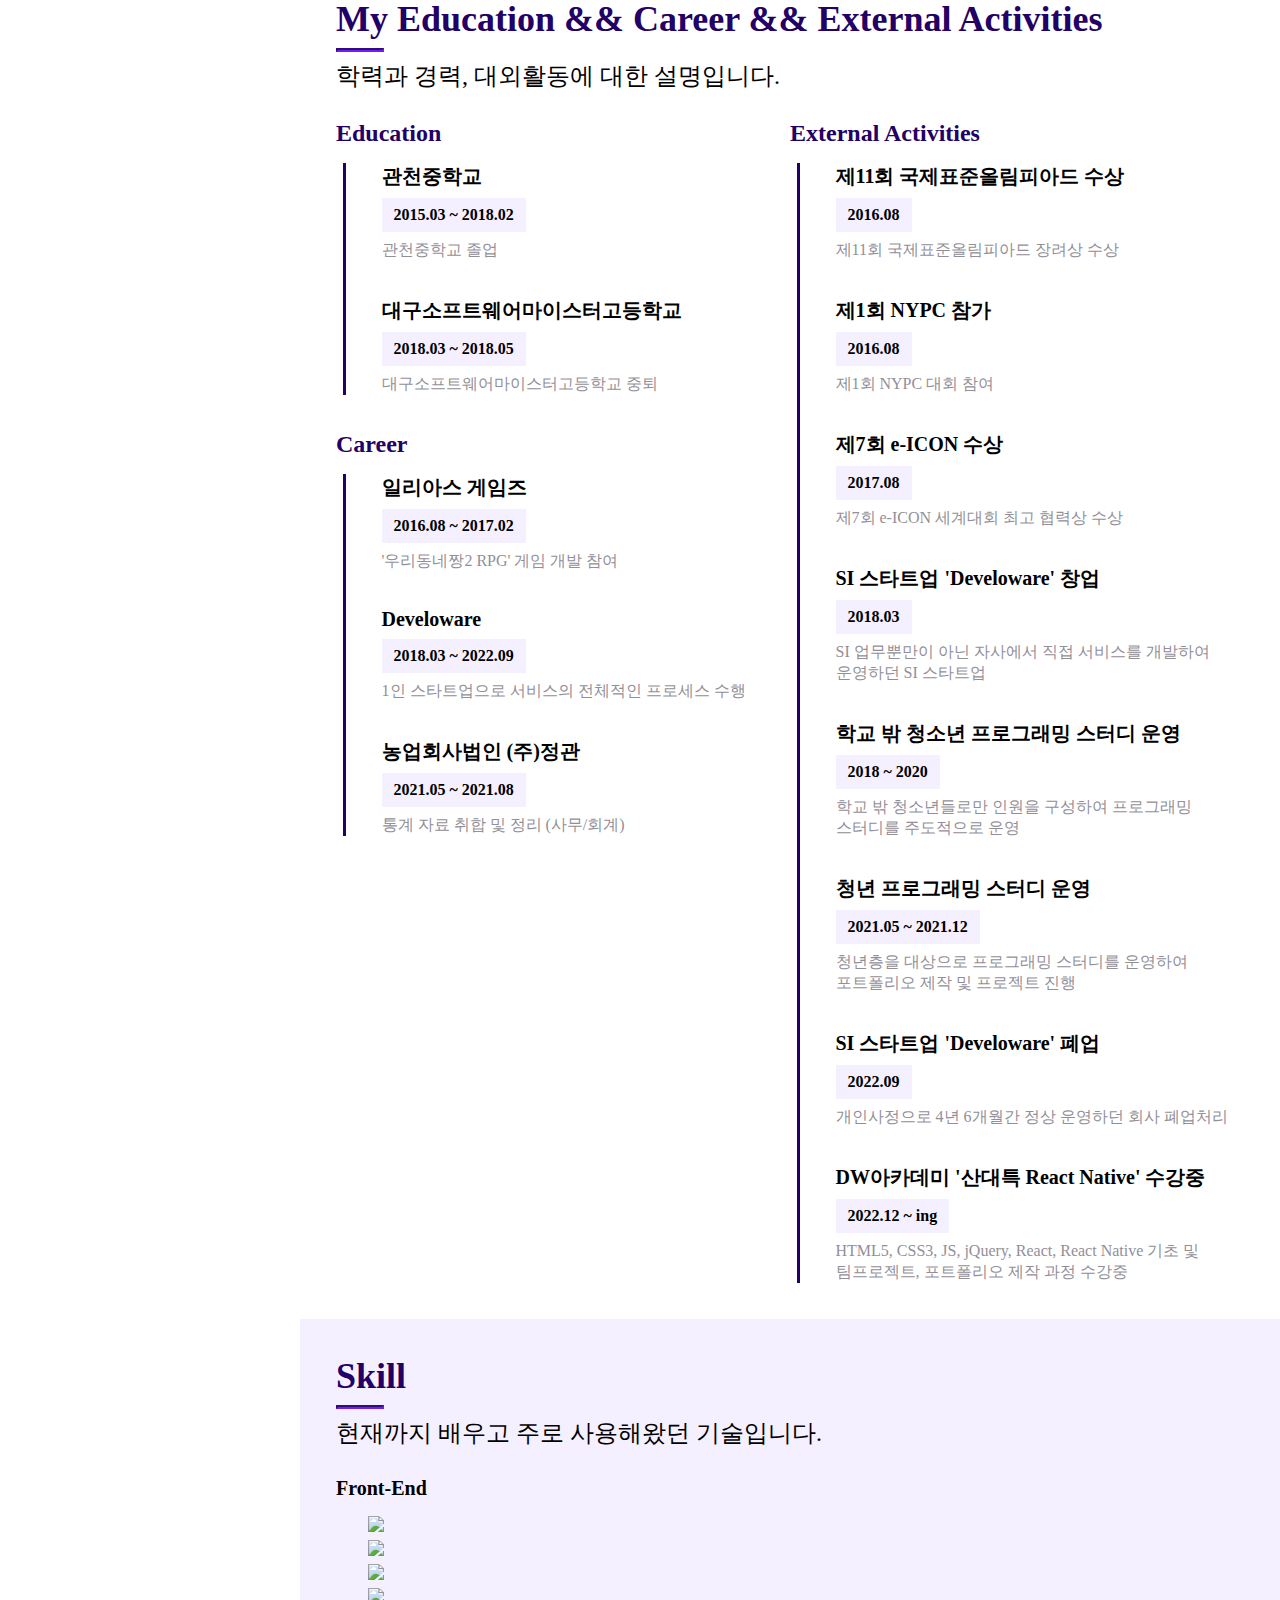
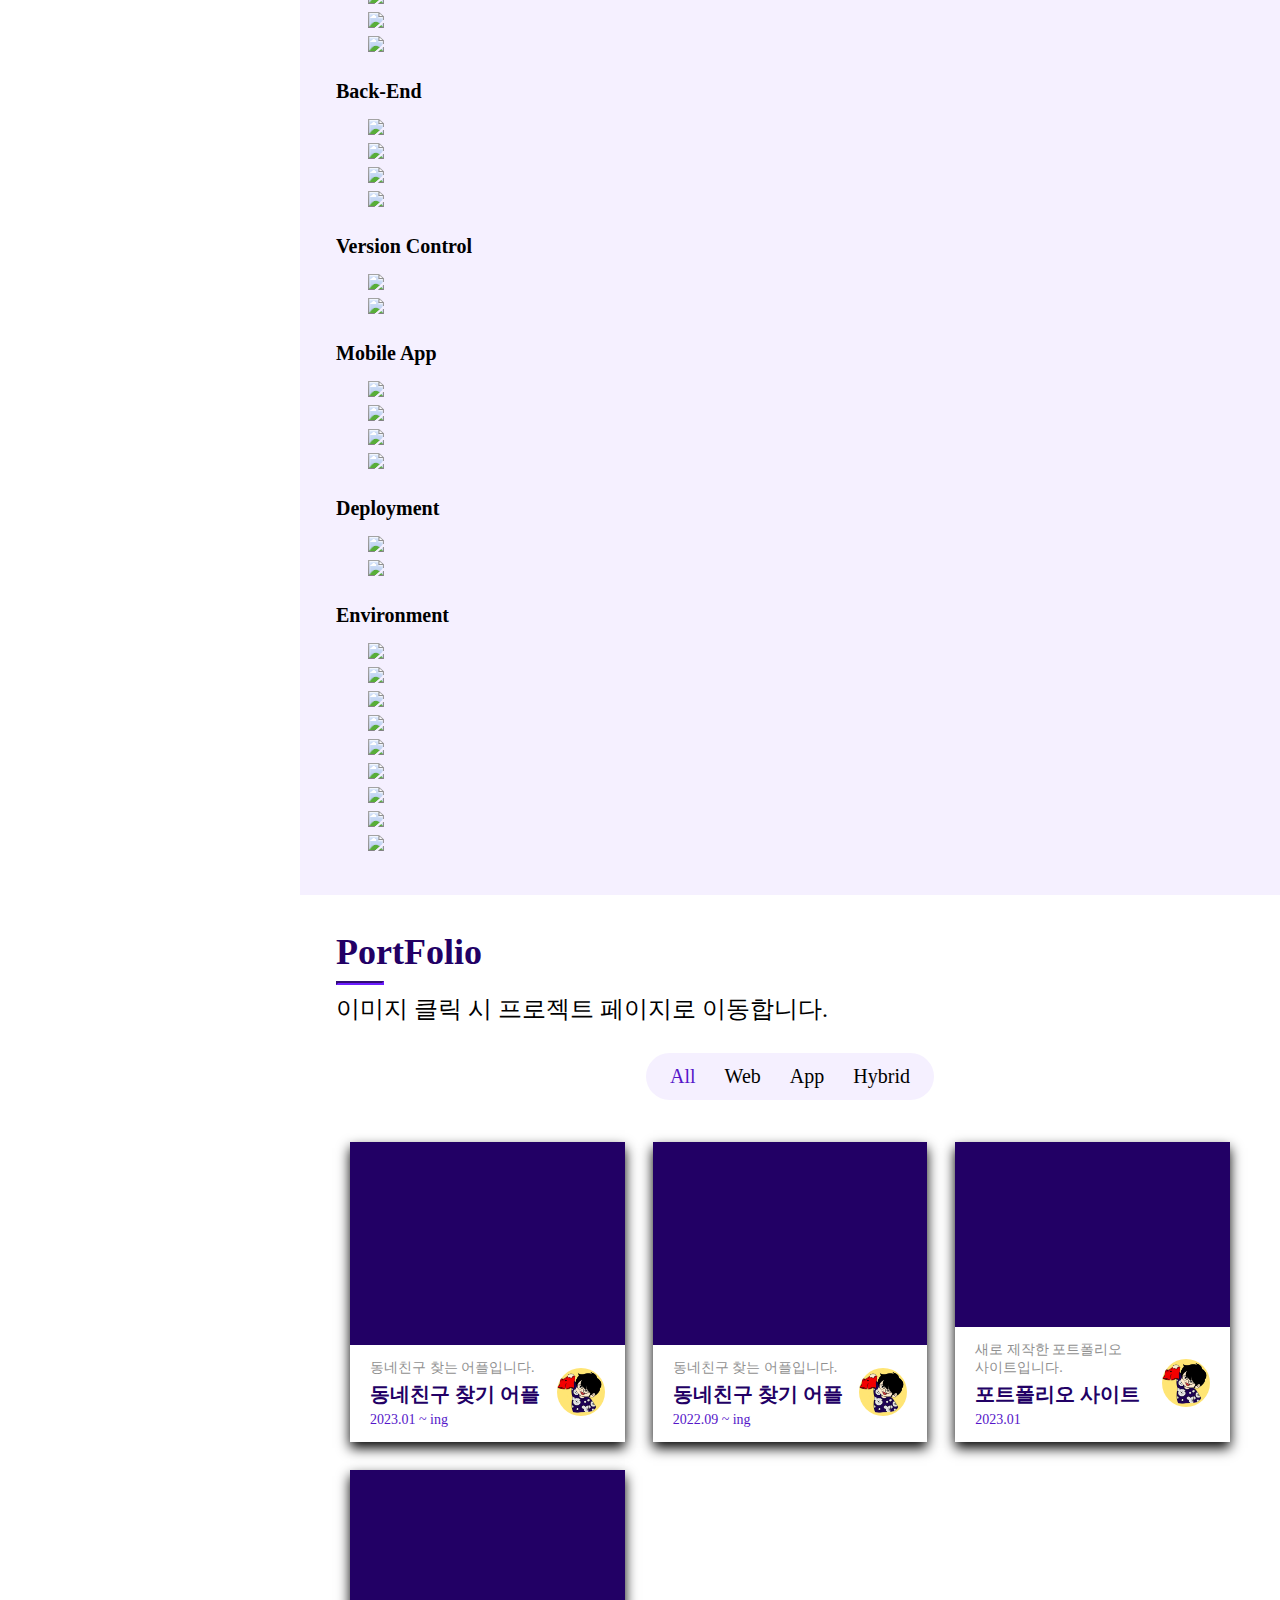
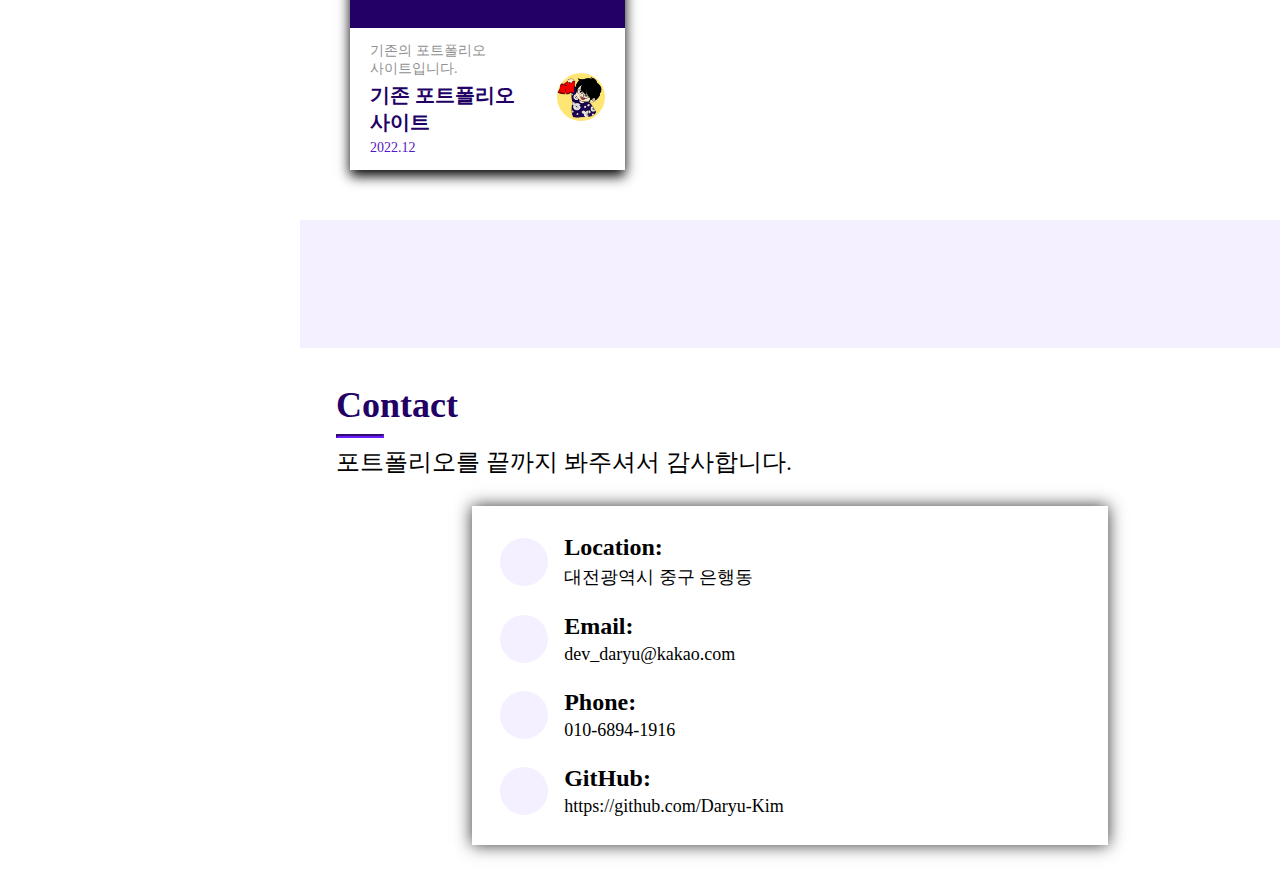
==== commit 9c56d758: "2023-01-16 18:01 Update" ====
--- a/index.html
+++ b/index.html
@@ -26,9 +26,9 @@
         <div class="wrapper-m-t-menu">
             <input type="checkbox" class="wrapper-menu-checkbox" id="wrapper-menu-checkbox">
             <label for="wrapper-menu-checkbox" class="wrapper-menu-label" id="wrapper-menu-label">
-                <span></span>
-                <span></span>
-                <span></span>
+                <span class="menu-span"></span>
+                <span class="menu-span"></span>
+                <span class="menu-span"></span>
             </label>
         </div>
 
@@ -37,6 +37,10 @@
         </div>
 
         <div class="wrapper-overlay" id="wrapper-overlay"></div>
+
+        <div class="wrapper-overlay-modal">
+
+        </div>
 
         <div class="header" id="header">
             <div class="header-firstmenu">
@@ -78,10 +82,8 @@
                     </ul>
                 </div>
                 <div class="header-firstmenu-menu">
-                    <!-- <ul class="header-firstmenu-menu-list">
-                        <li class="header-firstmenu-menu-item"> -->
                     <table class="header-firstmenu-menu-table">
-                        <tr class="header-firstmenu-menu-table-item header-menu" id="header-menu-home">
+                        <tr class="header-firstmenu-menu-table-item header-menu">
                             <td class="header-firstmenu-menu-table-item-icon">
                                 <i class="fa-solid fa-house"></i>
                             </td>
@@ -92,7 +94,7 @@
                                 <i class="fa-solid fa-chevron-right"></i>
                             </td>
                         </tr>
-                        <tr class="header-firstmenu-menu-table-item header-menu" id="header-menu-aboutme">
+                        <tr class="header-firstmenu-menu-table-item header-menu">
                             <td class="header-firstmenu-menu-table-item-icon">
                                 <i class="fa-regular fa-user"></i>
                             </td>
@@ -103,7 +105,7 @@
                                 <i class="fa-solid fa-chevron-right"></i>
                             </td>
                         </tr>
-                        <tr class="header-firstmenu-menu-table-item header-menu" id="header-menu-resume">
+                        <tr class="header-firstmenu-menu-table-item header-menu">
                             <td class="header-firstmenu-menu-table-item-icon">
                                 <i class="fa-solid fa-book"></i>
                             </td>
@@ -114,7 +116,7 @@
                                 <i class="fa-solid fa-chevron-right"></i>
                             </td>
                         </tr>
-                        <tr class="header-firstmenu-menu-table-item header-menu" id="header-menu-skill">
+                        <tr class="header-firstmenu-menu-table-item header-menu">
                             <td class="header-firstmenu-menu-table-item-icon">
                                 <i class="fa-solid fa-server"></i>
                             </td>
@@ -125,7 +127,7 @@
                                 <i class="fa-solid fa-chevron-right"></i>
                             </td>
                         </tr>
-                        <tr class="header-firstmenu-menu-table-item header-menu" id="header-menu-portfolio">
+                        <tr class="header-firstmenu-menu-table-item header-menu">
                             <td class="header-firstmenu-menu-table-item-icon">
                                 <i class="fa-solid fa-laptop"></i>
                             </td>
@@ -136,7 +138,7 @@
                                 <i class="fa-solid fa-chevron-right"></i>
                             </td>
                         </tr>
-                        <tr class="header-firstmenu-menu-table-item header-menu" id="header-menu-contact">
+                        <tr class="header-firstmenu-menu-table-item header-menu">
                             <td class="header-firstmenu-menu-table-item-icon">
                                 <i class="fa-solid fa-address-book"></i>
                             </td>
@@ -157,7 +159,7 @@
         </div>
 
         <div class="content" id="content">
-            <div class="content-home" id="content-home">
+            <div class="content-home tomenu">
                 <div class="content-home-dark"></div>
                 <p class="content-home-title">항상 개발에 미쳐있는</p>
                 <p class="content-home-title"><span>김원재</span> 입니다</p>
@@ -165,7 +167,7 @@
                 <p class="content-home-typing" id="content-home-typing2"></p>
                 <p class="content-home-typing" id="content-home-typing3"></p>
             </div>
-            <div class="content-aboutme" id="content-aboutme">
+            <div class="content-aboutme tomenu">
                 <h2 class="content-title">
                     About Me
                 </h2>
@@ -222,7 +224,7 @@
                     </div>
                 </div>
             </div>
-            <div class="content-resume" id="content-resume">
+            <div class="content-resume tomenu">
                 <h2 class="content-title">
                     My Education && Career && External Activities
                 </h2>
@@ -325,7 +327,7 @@
                     </div>
                 </div>
             </div>
-            <div class="content-skill" id="content-skill">
+            <div class="content-skill tomenu">
                 <h2 class="content-title">
                     Skill
                 </h2>
@@ -499,7 +501,7 @@
                     </li>
                 </ul>
             </div>
-            <div class="content-portfolio" id="content-portfolio">
+            <div class="content-portfolio tomenu">
                 <h2 class="content-title">
                     PortFolio
                 </h2>
@@ -508,20 +510,26 @@
                     이미지 클릭 시 프로젝트 페이지로 이동합니다.
                 </p>
                 <div class="content-portfolio-filter">
-                    <input type="radio" id="portfolio-radio-all" name="portfolio-radio" class="content-portfolio-radio" checked>
-                    <label for="portfolio-radio-all" id="portfolio-label-all" class="content-portfolio-filter-item" data-filter="*">
+                    <input type="radio" id="portfolio-radio-all" name="portfolio-radio" class="content-portfolio-radio"
+                        checked>
+                    <label for="portfolio-radio-all" id="portfolio-label-all" class="content-portfolio-filter-item"
+                        data-filter="*">
                         All
                     </label>
                     <input type="radio" id="portfolio-radio-web" name="portfolio-radio" class="content-portfolio-radio">
-                    <label for="portfolio-radio-web" id="portfolio-label-web" class="content-portfolio-filter-item" data-filter="Web">
+                    <label for="portfolio-radio-web" id="portfolio-label-web" class="content-portfolio-filter-item"
+                        data-filter="Web">
                         Web
                     </label>
                     <input type="radio" id="portfolio-radio-app" name="portfolio-radio" class="content-portfolio-radio">
-                    <label for="portfolio-radio-app" id="portfolio-label-app" class="content-portfolio-filter-item" data-filter="App">
+                    <label for="portfolio-radio-app" id="portfolio-label-app" class="content-portfolio-filter-item"
+                        data-filter="App">
                         App
                     </label>
-                    <input type="radio" id="portfolio-radio-hybrid" name="portfolio-radio" class="content-portfolio-radio">
-                    <label for="portfolio-radio-hybrid" id="portfolio-label-hybrid" class="content-portfolio-filter-item" data-filter="Hybrid">
+                    <input type="radio" id="portfolio-radio-hybrid" name="portfolio-radio"
+                        class="content-portfolio-radio">
+                    <label for="portfolio-radio-hybrid" id="portfolio-label-hybrid"
+                        class="content-portfolio-filter-item" data-filter="Hybrid">
                         Hybrid
                     </label>
                 </div>
@@ -536,27 +544,76 @@
                                     동네친구 찾기 어플
                                 </p>
                                 <p class="content-portfolio-item-date">
+                                    2023.01 ~ ing
+                                </p>
+                            </div>
+                            <div class="content-portfolio-item-imgarea">
+                                <img src="./images/icon.jpeg" alt="content-portfolio-item-author-img"
+                                    class="content-portfolio-item-author-img">
+                            </div>
+                        </div>
+                    </div>
+                    <div class="content-portfolio-item" id="portfolio-nfriends" data-type="Web">
+                        <div class="content-portfolio-item-area">
+                            <div class="content-portfolio-item-textarea">
+                                <p class="content-portfolio-item-des">
+                                    동네친구 찾는 어플입니다.
+                                </p>
+                                <p class="content-portfolio-item-title">
+                                    동네친구 찾기 어플
+                                </p>
+                                <p class="content-portfolio-item-date">
                                     2022.09 ~ ing
                                 </p>
                             </div>
                             <div class="content-portfolio-item-imgarea">
-                                <img src="./images/icon.jpeg" alt="content-portfolio-item-author-img" class="content-portfolio-item-author-img">
-                            </div>
-                        </div>
-                    </div>
-                    <div class="content-portfolio-item" data-type="App">
-                        
-                    </div>
-                    <div class="content-portfolio-item" data-type="Hybrid">
-                        
-                    </div>
-                    <div class="content-portfolio-item" data-type="App">
-                        
+                                <img src="./images/icon.jpeg" alt="content-portfolio-item-author-img"
+                                    class="content-portfolio-item-author-img">
+                            </div>
+                        </div>
+                    </div>
+                    <div class="content-portfolio-item" id="portfolio-portfolio" data-type="Web">
+                        <div class="content-portfolio-item-area">
+                            <div class="content-portfolio-item-textarea">
+                                <p class="content-portfolio-item-des">
+                                    새로 제작한 포트폴리오 사이트입니다.
+                                </p>
+                                <p class="content-portfolio-item-title">
+                                    포트폴리오 사이트
+                                </p>
+                                <p class="content-portfolio-item-date">
+                                    2023.01
+                                </p>
+                            </div>
+                            <div class="content-portfolio-item-imgarea">
+                                <img src="./images/icon.jpeg" alt="content-portfolio-item-author-img"
+                                    class="content-portfolio-item-author-img">
+                            </div>
+                        </div>
+                    </div>
+                    <div class="content-portfolio-item" id="portfolio-nfriends" data-type="Web">
+                        <div class="content-portfolio-item-area">
+                            <div class="content-portfolio-item-textarea">
+                                <p class="content-portfolio-item-des">
+                                    기존의 포트폴리오 사이트입니다.
+                                </p>
+                                <p class="content-portfolio-item-title">
+                                    기존 포트폴리오 사이트
+                                </p>
+                                <p class="content-portfolio-item-date">
+                                    2022.12
+                                </p>
+                            </div>
+                            <div class="content-portfolio-item-imgarea">
+                                <img src="./images/icon.jpeg" alt="content-portfolio-item-author-img"
+                                    class="content-portfolio-item-author-img">
+                            </div>
+                        </div>
                     </div>
                 </div>
             </div>
             <div class="content-blank"></div>
-            <div class="content-contact" id="content-contact">
+            <div class="content-contact tomenu">
                 <h2 class="content-title">
                     Contact
                 </h2>
--- a/css/index/index.css
+++ b/css/index/index.css
@@ -54,18 +54,17 @@
     bottom: 24px;
     z-index: 100;
     cursor: pointer;
-    width: 42px;
-    height: 42px;
-    background-color: #5516c9;
-    opacity: 0.5;
+    width: 36px;
+    height: 36px;
+    background-color: rgba(0, 0, 0, 0.5);
     display: flex;
     justify-content: center;
     align-items: center;
-    border-radius: 50%;
+    border-radius: 6px;
 }
 
 .wrapper-pageup i {
-    font-size: 20px;
+    font-size: 18px;
     color: white;
 }
 
@@ -87,7 +86,7 @@
     display: block;
     width: 100%;
     height: 3px;
-    background: #5516c9;
+    background: #FFF;
     border-radius: 3px;
 }
 
@@ -128,6 +127,20 @@
     left: 0;
     z-index: 999;
     background-color: rgba(0, 0, 0, 0.5);
+    display: none;
+}
+
+.wrapper-overlay-modal {
+    position: fixed;
+    width: 70vw;
+    height: 70vh;
+    z-index: 1000;
+    top: 50%;
+    left: 50%;
+    transform: translate(-50%, -50%);
+    background-color: white;
+    box-shadow: 0px 6px 12px black;
+    border-radius: 16px;
     display: none;
 }
 
@@ -523,10 +536,6 @@
     border-radius: 50%;
 }
 
-#portfolio-nfriends {
-    background-image: url('https://picsum.photos/640/360');
-}
-
 .content-contact-box {
     box-shadow: 0 0 16px #333;
     padding: 28px;
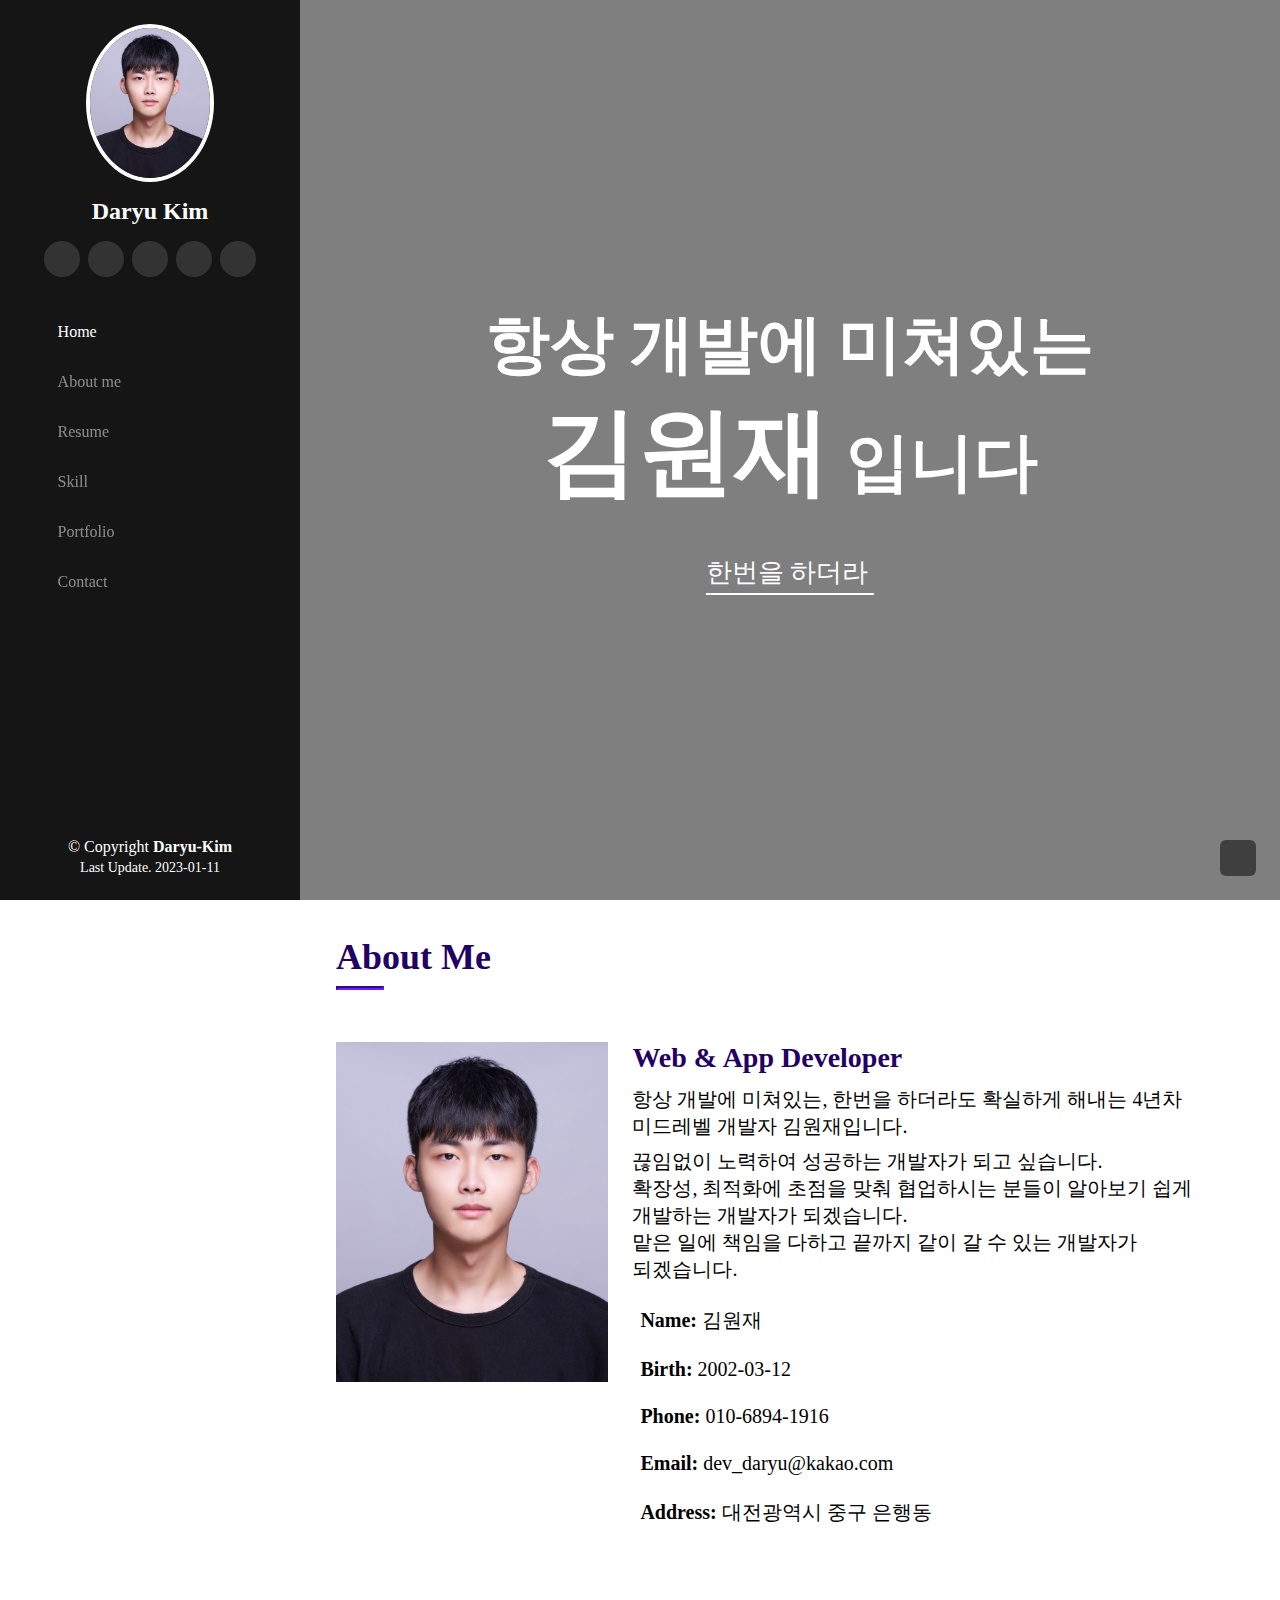
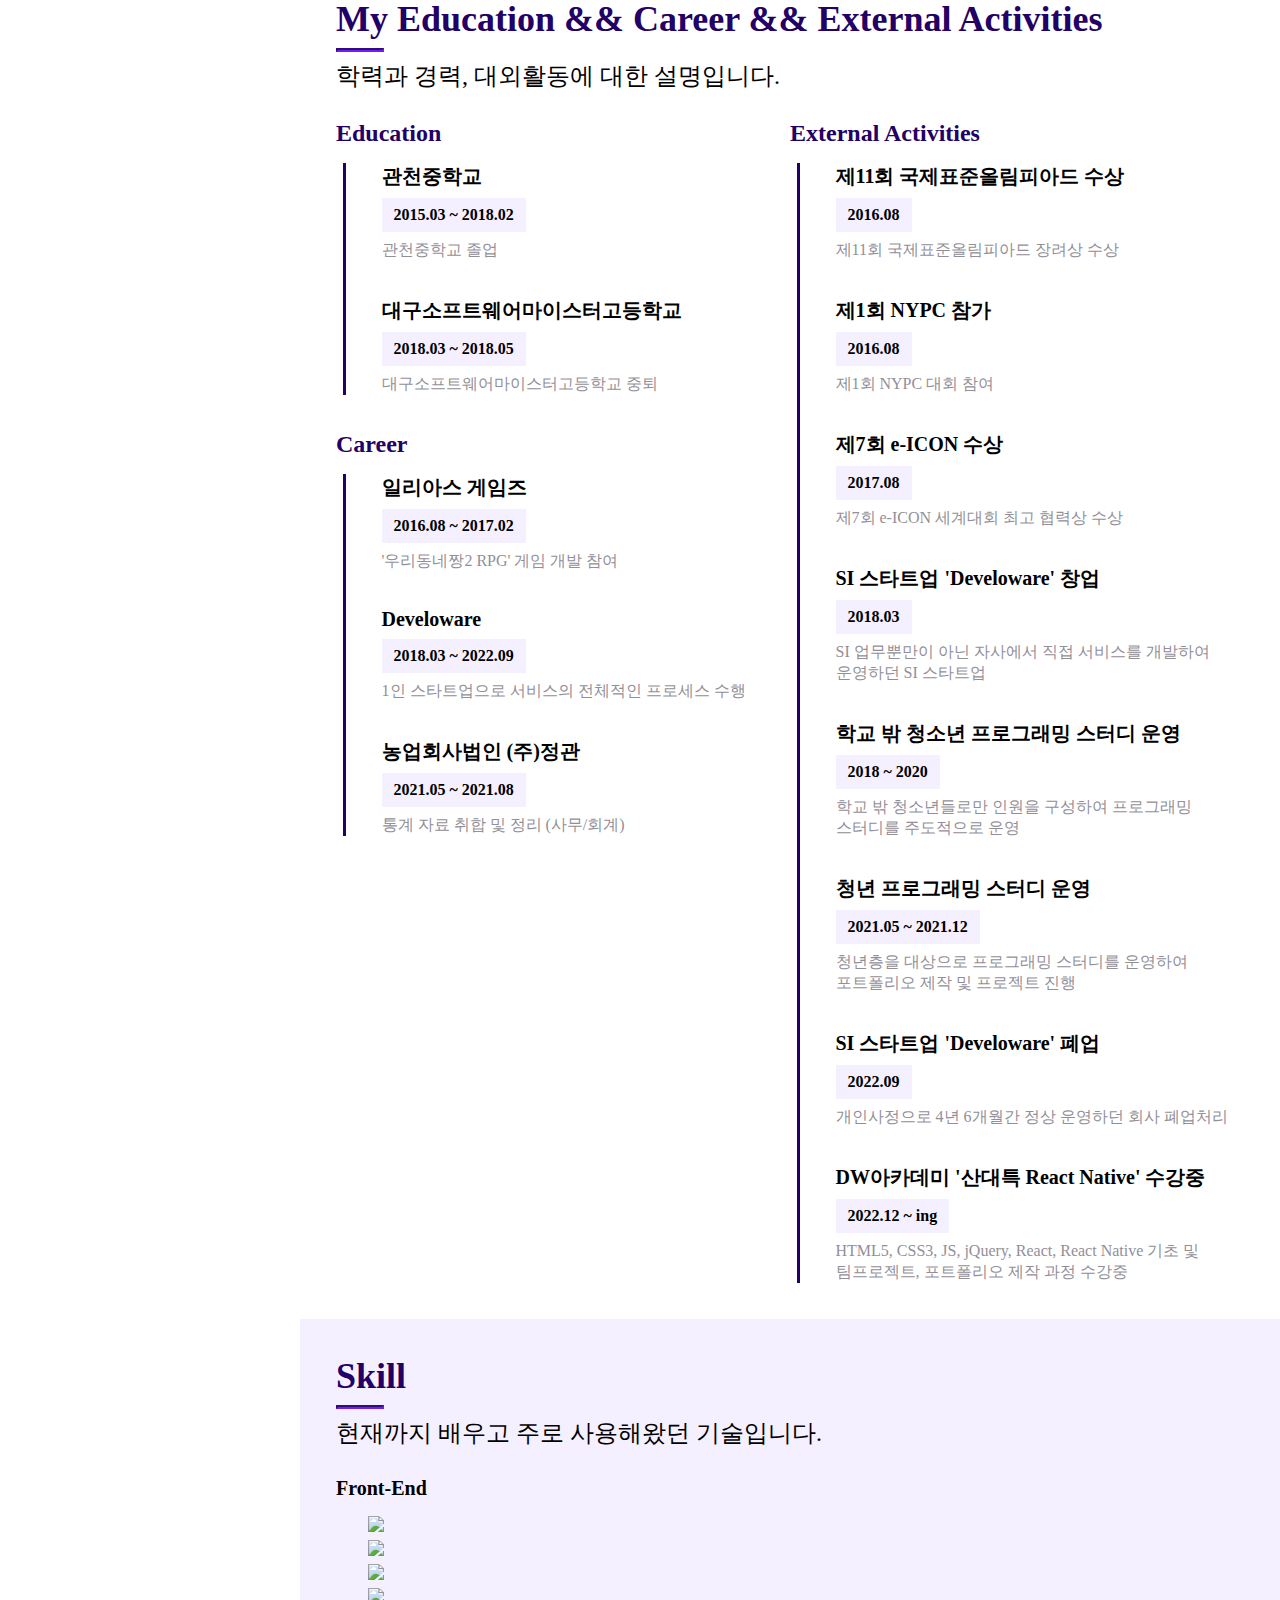
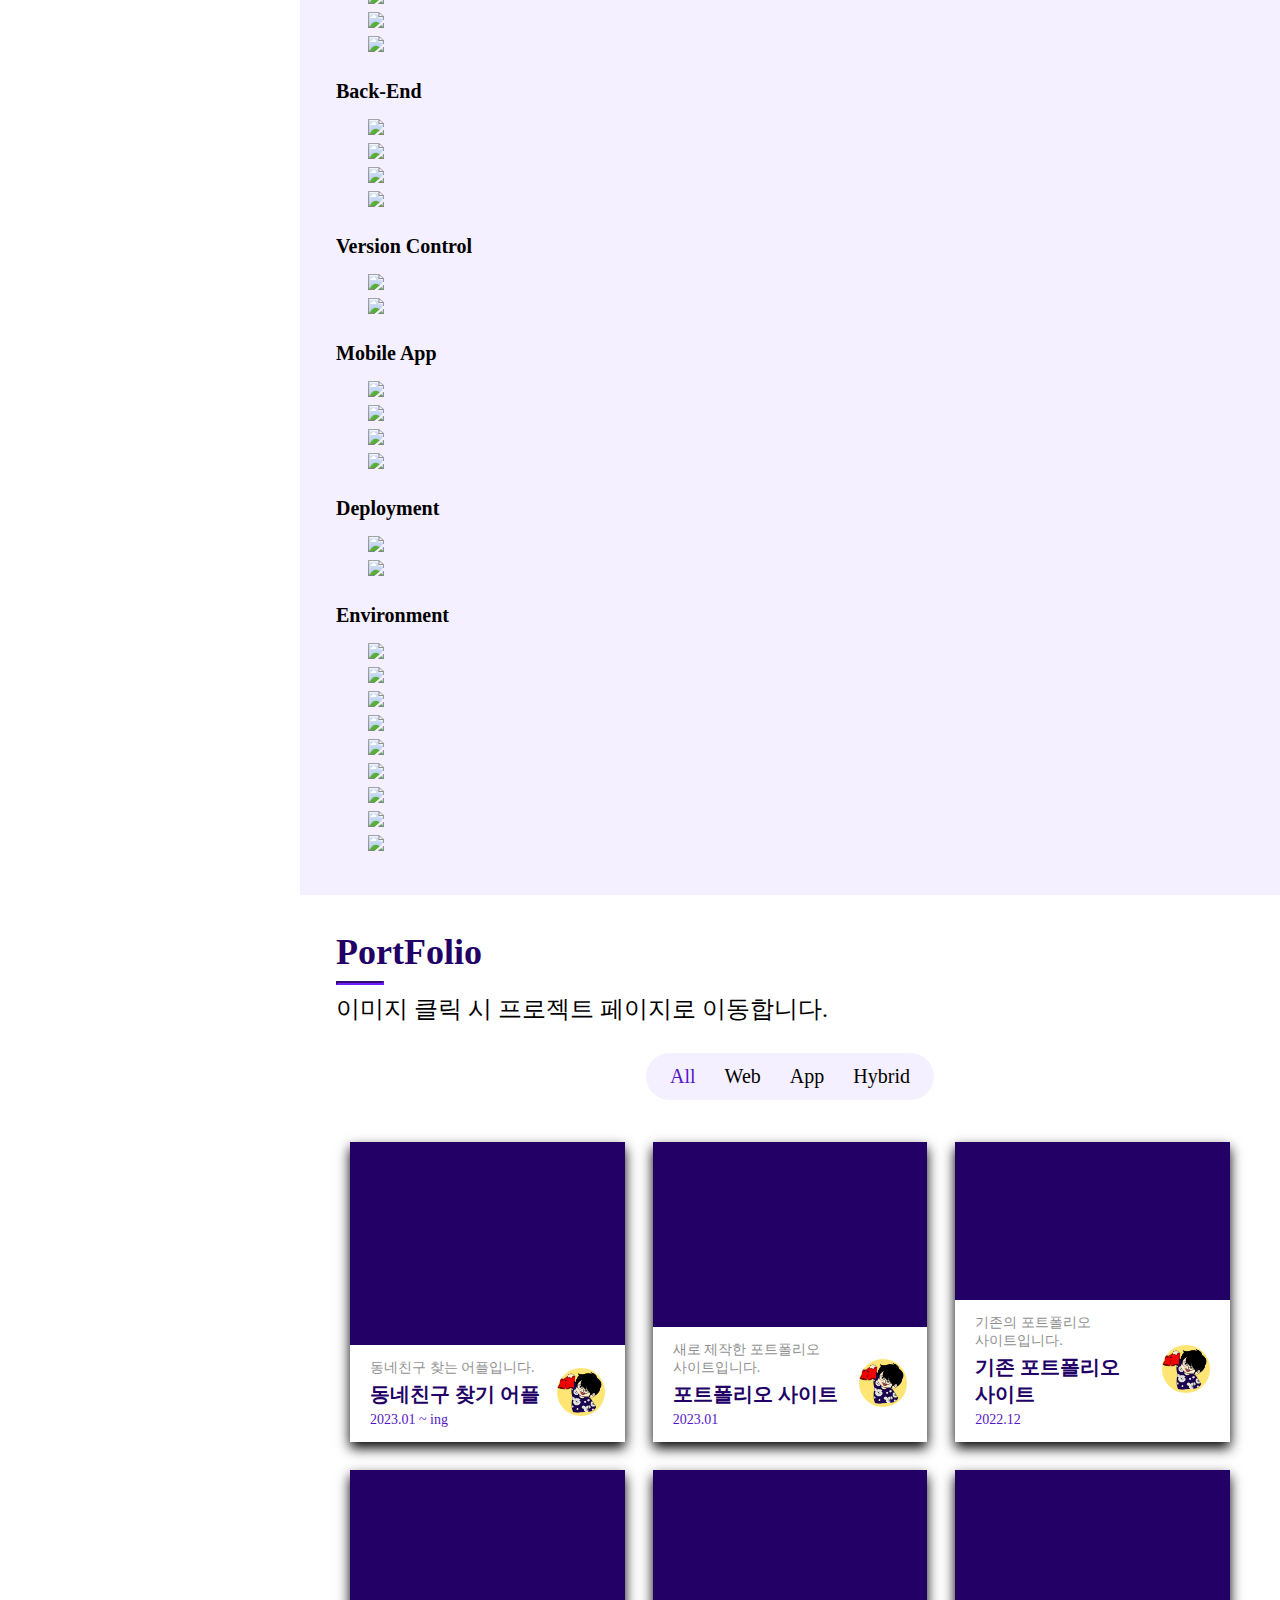
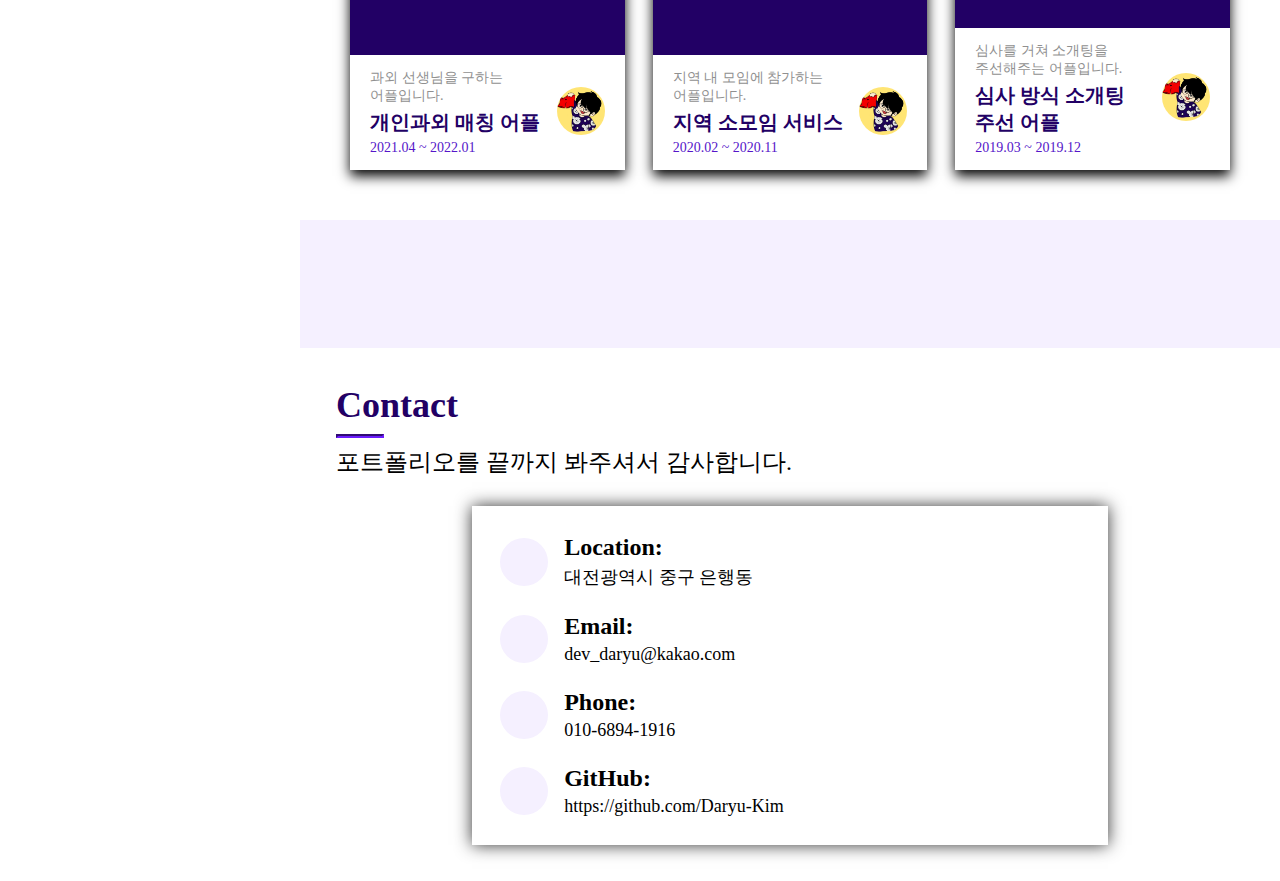
==== commit 0bd1a0bc: "2023-01-17 13:49 Update" ====
--- a/index.html
+++ b/index.html
@@ -39,7 +39,7 @@
         <div class="wrapper-overlay" id="wrapper-overlay"></div>
 
         <div class="wrapper-overlay-modal">
-
+            <object data="" type="" class="wrapper-overlay-modal-content"></object>
         </div>
 
         <div class="header" id="header">
@@ -534,7 +534,7 @@
                     </label>
                 </div>
                 <div class="content-portfolio-list">
-                    <div class="content-portfolio-item" id="portfolio-nfriends" data-type="Web">
+                    <div class="content-portfolio-item" id="portfolio-nfriends" data-type="App">
                         <div class="content-portfolio-item-area">
                             <div class="content-portfolio-item-textarea">
                                 <p class="content-portfolio-item-des">
@@ -553,26 +553,7 @@
                             </div>
                         </div>
                     </div>
-                    <div class="content-portfolio-item" id="portfolio-nfriends" data-type="Web">
-                        <div class="content-portfolio-item-area">
-                            <div class="content-portfolio-item-textarea">
-                                <p class="content-portfolio-item-des">
-                                    동네친구 찾는 어플입니다.
-                                </p>
-                                <p class="content-portfolio-item-title">
-                                    동네친구 찾기 어플
-                                </p>
-                                <p class="content-portfolio-item-date">
-                                    2022.09 ~ ing
-                                </p>
-                            </div>
-                            <div class="content-portfolio-item-imgarea">
-                                <img src="./images/icon.jpeg" alt="content-portfolio-item-author-img"
-                                    class="content-portfolio-item-author-img">
-                            </div>
-                        </div>
-                    </div>
-                    <div class="content-portfolio-item" id="portfolio-portfolio" data-type="Web">
+                    <div class="content-portfolio-item" id="portfolio-new" data-type="Web">
                         <div class="content-portfolio-item-area">
                             <div class="content-portfolio-item-textarea">
                                 <p class="content-portfolio-item-des">
@@ -591,7 +572,7 @@
                             </div>
                         </div>
                     </div>
-                    <div class="content-portfolio-item" id="portfolio-nfriends" data-type="Web">
+                    <div class="content-portfolio-item" id="portfolio-old" data-type="Web">
                         <div class="content-portfolio-item-area">
                             <div class="content-portfolio-item-textarea">
                                 <p class="content-portfolio-item-des">
@@ -602,6 +583,63 @@
                                 </p>
                                 <p class="content-portfolio-item-date">
                                     2022.12
+                                </p>
+                            </div>
+                            <div class="content-portfolio-item-imgarea">
+                                <img src="./images/icon.jpeg" alt="content-portfolio-item-author-img"
+                                    class="content-portfolio-item-author-img">
+                            </div>
+                        </div>
+                    </div>
+                    <div class="content-portfolio-item" id="portfolio-nfriends" data-type="App">
+                        <div class="content-portfolio-item-area">
+                            <div class="content-portfolio-item-textarea">
+                                <p class="content-portfolio-item-des">
+                                    과외 선생님을 구하는 어플입니다.
+                                </p>
+                                <p class="content-portfolio-item-title">
+                                    개인과외 매칭 어플
+                                </p>
+                                <p class="content-portfolio-item-date">
+                                    2021.04 ~ 2022.01
+                                </p>
+                            </div>
+                            <div class="content-portfolio-item-imgarea">
+                                <img src="./images/icon.jpeg" alt="content-portfolio-item-author-img"
+                                    class="content-portfolio-item-author-img">
+                            </div>
+                        </div>
+                    </div>
+                    <div class="content-portfolio-item" id="portfolio-nfriends" data-type="Hybrid">
+                        <div class="content-portfolio-item-area">
+                            <div class="content-portfolio-item-textarea">
+                                <p class="content-portfolio-item-des">
+                                    지역 내 모임에 참가하는 어플입니다.
+                                </p>
+                                <p class="content-portfolio-item-title">
+                                    지역 소모임 서비스
+                                </p>
+                                <p class="content-portfolio-item-date">
+                                    2020.02 ~ 2020.11
+                                </p>
+                            </div>
+                            <div class="content-portfolio-item-imgarea">
+                                <img src="./images/icon.jpeg" alt="content-portfolio-item-author-img"
+                                    class="content-portfolio-item-author-img">
+                            </div>
+                        </div>
+                    </div>
+                    <div class="content-portfolio-item" id="portfolio-nfriends" data-type="App">
+                        <div class="content-portfolio-item-area">
+                            <div class="content-portfolio-item-textarea">
+                                <p class="content-portfolio-item-des">
+                                    심사를 거쳐 소개팅을 주선해주는 어플입니다.
+                                </p>
+                                <p class="content-portfolio-item-title">
+                                    심사 방식 소개팅 주선 어플
+                                </p>
+                                <p class="content-portfolio-item-date">
+                                    2019.03 ~ 2019.12
                                 </p>
                             </div>
                             <div class="content-portfolio-item-imgarea">
--- a/css/index/index.css
+++ b/css/index/index.css
@@ -132,8 +132,6 @@
 
 .wrapper-overlay-modal {
     position: fixed;
-    width: 70vw;
-    height: 70vh;
     z-index: 1000;
     top: 50%;
     left: 50%;
@@ -142,6 +140,13 @@
     box-shadow: 0px 6px 12px black;
     border-radius: 16px;
     display: none;
+}
+
+.wrapper-overlay-modal-content {
+    position: absolute;
+    top: 50%;
+    left: 50%;
+    transform: translate(-50%, -50%);
 }
 
 .header {
@@ -486,7 +491,7 @@
     color: white;
     margin: 14px;
     background-repeat: no-repeat;
-    background-position: center;
+    background-position: top;
     background-size: cover;
     position: relative;
     box-shadow: 0px 6px 12px black;
@@ -495,6 +500,14 @@
 
 .content-portfolio-item:hover {
     transform: scale(1.025);
+}
+
+#portfolio-new {
+    background-image: url('https://github.com/Daryu-Kim/PortFolio_Remake/blob/main/images/index/content/portfolio/content-portfolio-newportfolio.png?raw=true');
+}
+
+#portfolio-old {
+    background-image: url('https://github.com/Daryu-Kim/PortFolio_Remake/blob/main/images/index/content/portfolio/content-portfolio-oldportfolio.png?raw=true');
 }
 
 .content-portfolio-item-area {
@@ -594,6 +607,11 @@
 }
 
 @media screen and (max-width: 767px) {
+    .wrapper-overlay-modal {
+        width: 80vw;
+        height: 80vh;
+    }
+
     #header-lastmenu {
         display: none;
     }
@@ -661,6 +679,11 @@
 }
 
 @media screen and (min-width: 768px) and (max-width: 1199px) {
+    .wrapper-overlay-modal {
+        width: 70vw;
+        height: 80vh;
+    }
+
     #header-lastmenu {
         display: none;
     }
@@ -744,6 +767,11 @@
 @media screen and (min-width: 1200px) {
     .wrapper-m-t-menu {
         display: none;
+    }
+
+    .wrapper-overlay-modal {
+        width: 720px;
+        height: 80vh;
     }
 
     .content {
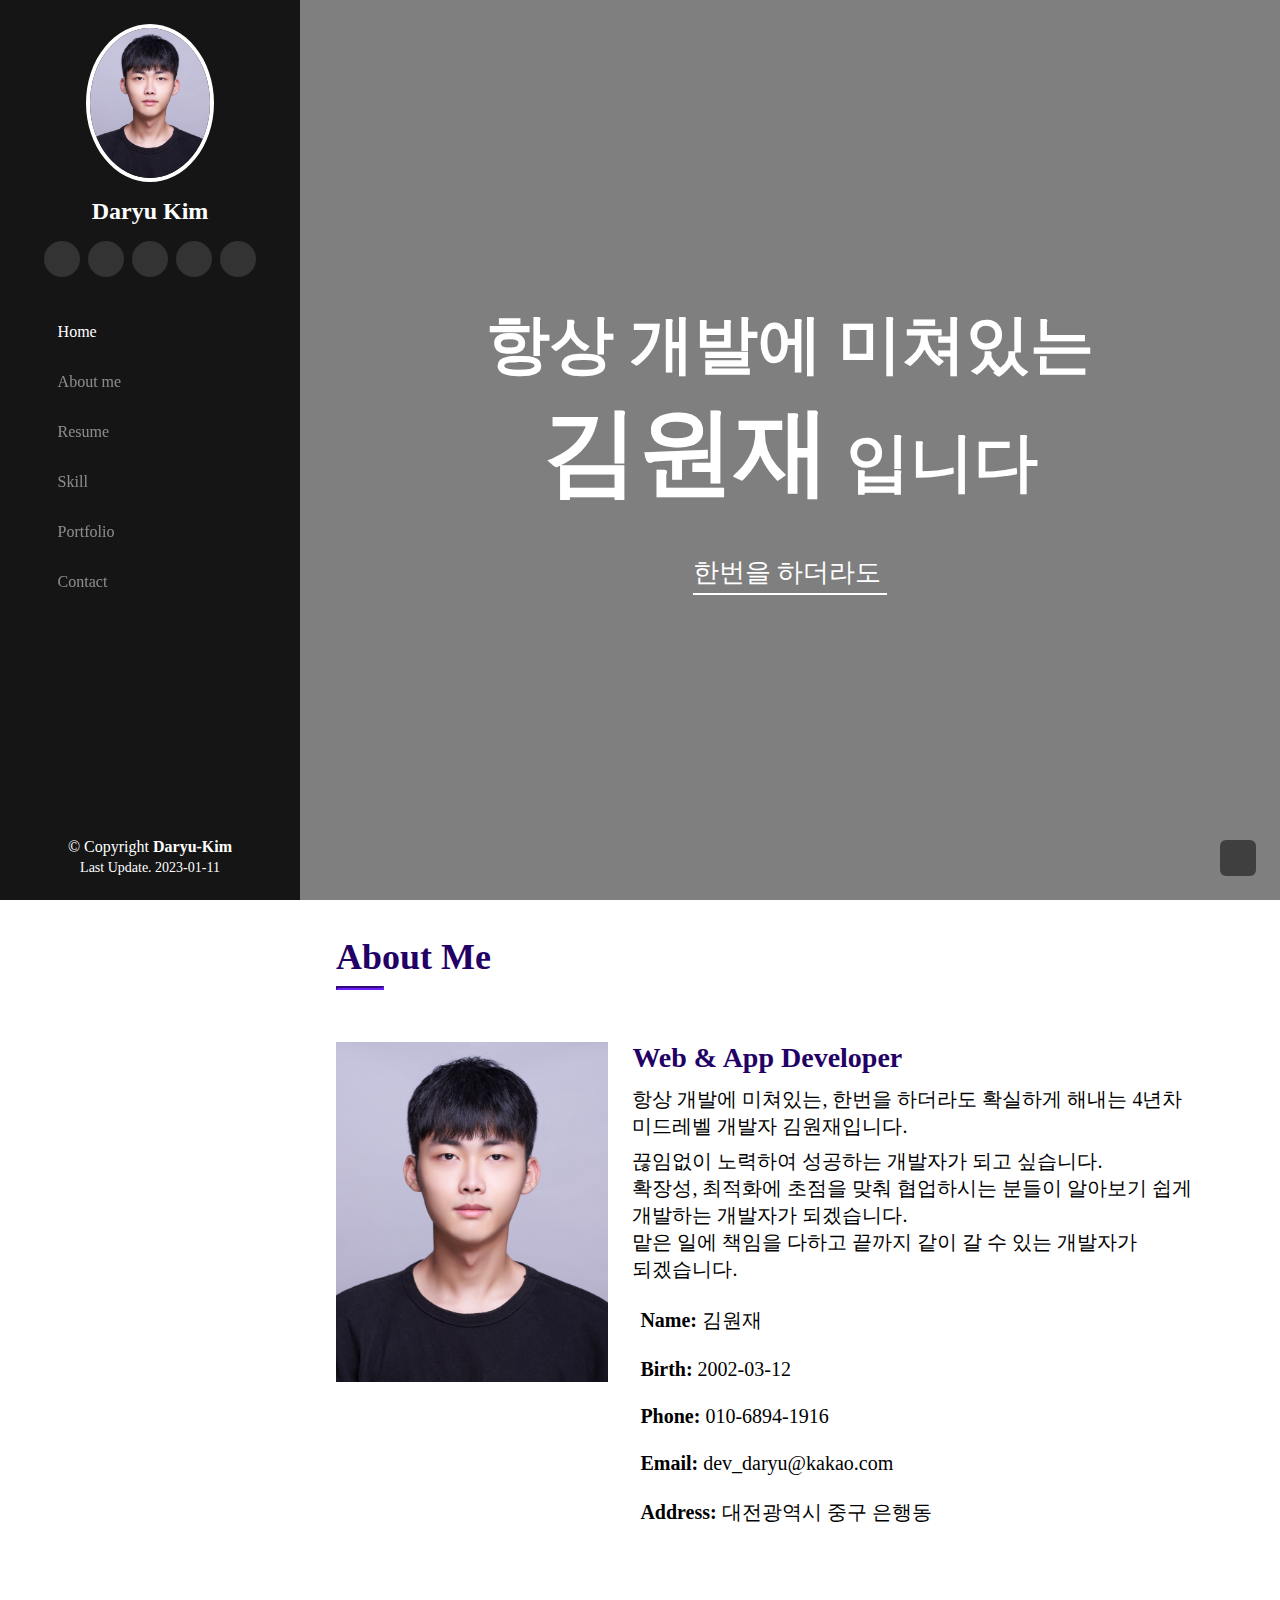
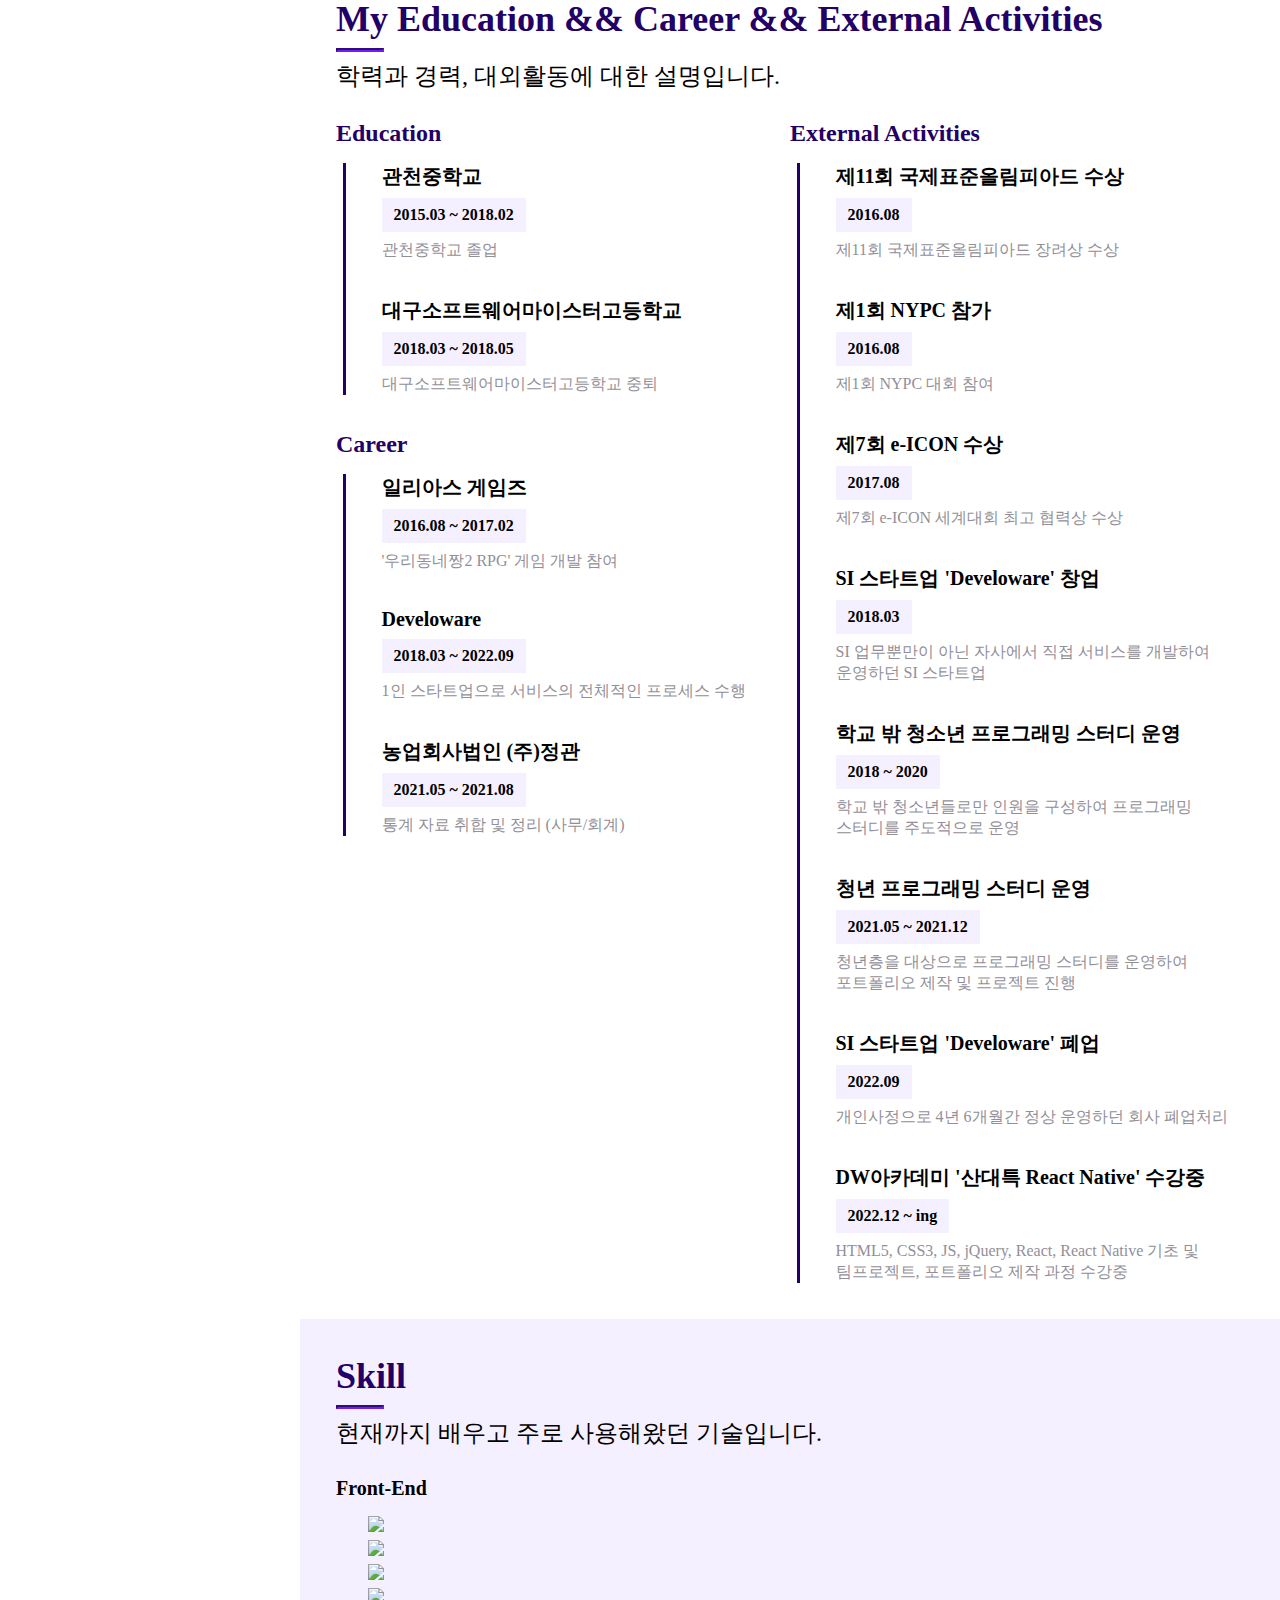
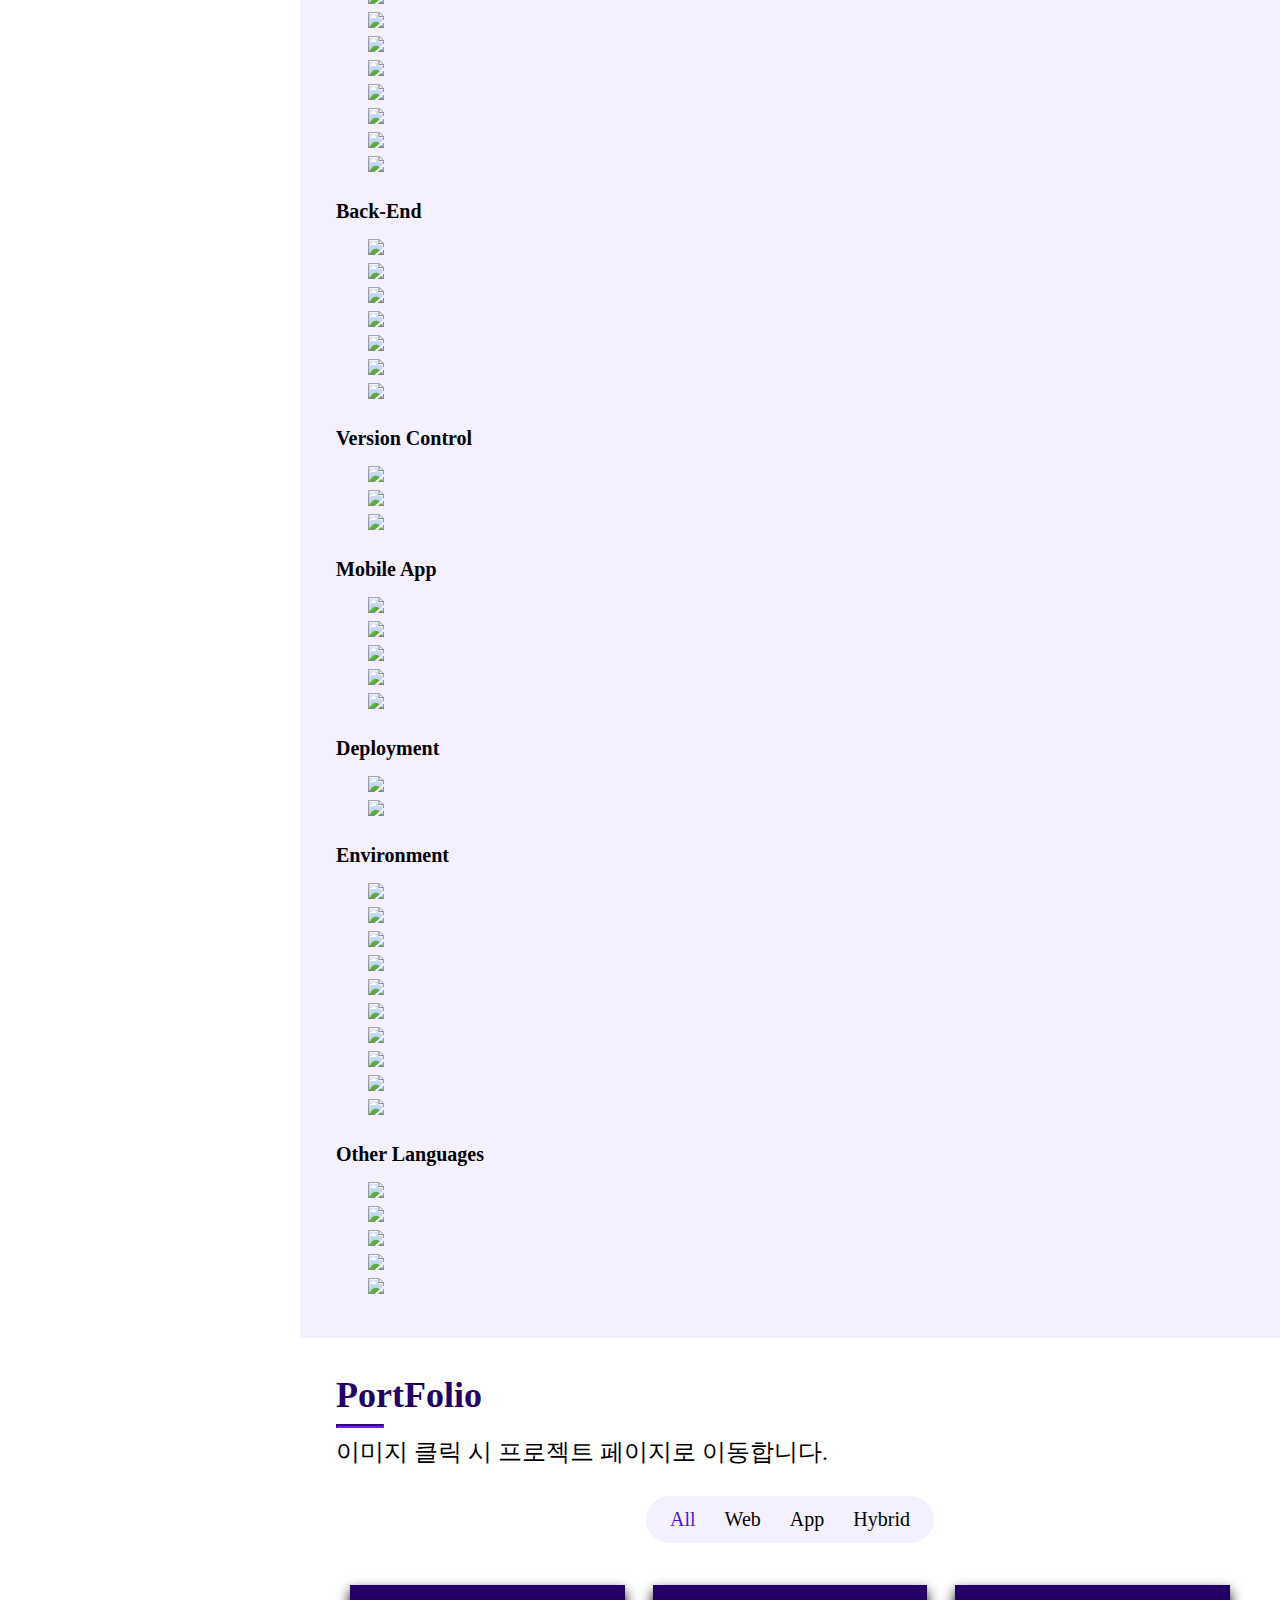
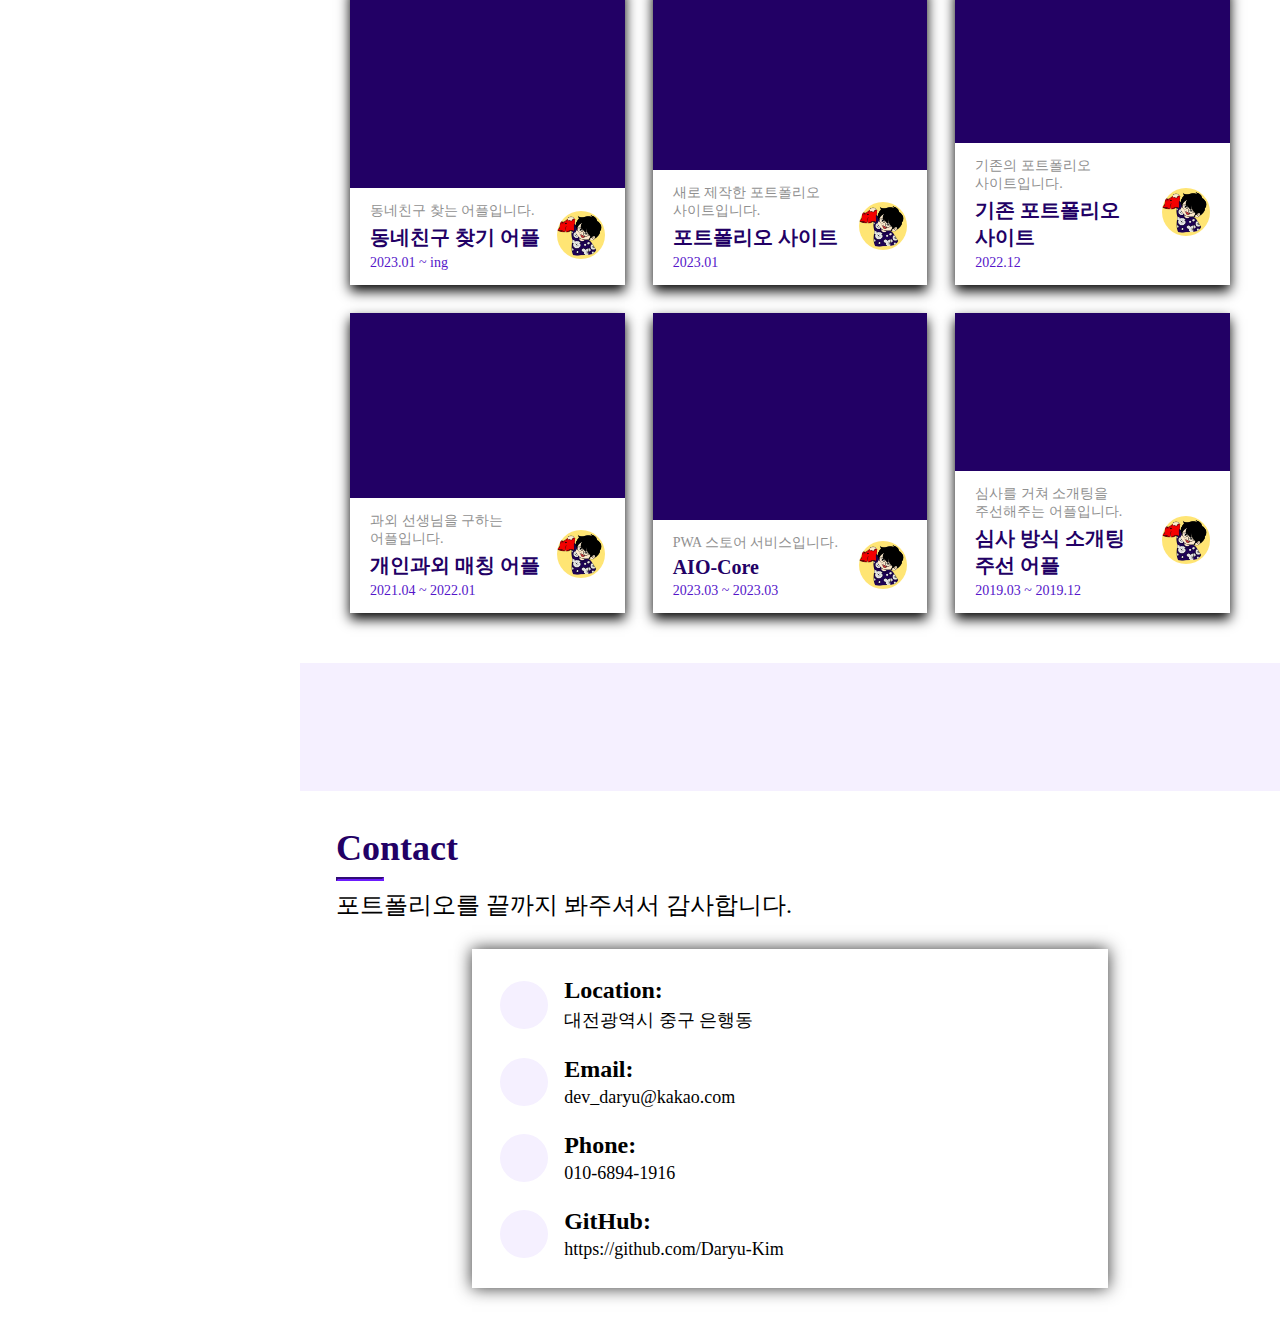
==== commit cb5902dd: "2023-03-10 10:29 Update" ====
--- a/index.html
+++ b/index.html
@@ -2,724 +2,769 @@
 <html lang="ko">
 
 <head>
-    <title>Daryu-Kim's PortFolio</title>
-    <meta charset="utf-8">
-    <meta http-equiv="X-UA-Compatible" content="IE=edge">
-    <meta name="viewport" content="width=device-width, initial-scale=1.0">
-    <meta name="description" content="개발에 미쳐있는 웹 && 앱 개발자인 김원재의 포트폴리오입니다!">
-    <meta property="og:title" content="김원재 포트폴리오 :: Daryu-Kim's PortFolio">
-    <meta property="og:description" content="개발에 미쳐있는 웹 && 앱 개발자인 김원재의 포트폴리오입니다">
-    <meta property="og:image" content="./images/icon.jpeg">
-    <meta property="og:site_name" content="김원재 포트폴리오 :: Daryu-Kim's PortFolio">
-    <meta property="og:locale" content="ko_KR">
-    <meta property="og:type" content="website">
-    <meta property="og:url" content="https://daryu-kim.github.io/PortFolio_Remake">
-    <meta name="author" content="Daryu-Kim">
-    <link rel="stylesheet" href="css/index/index.css" type="text/css">
-    <link rel="shortcut icon" type="image/x-icon" href="./images/icon.jpeg">
-    <script src="https://kit.fontawesome.com/4110c1f003.js" crossorigin="anonymous"></script>
+  <title>Daryu-Kim's PortFolio</title>
+  <meta charset="utf-8">
+  <meta http-equiv="X-UA-Compatible" content="IE=edge">
+  <meta name="viewport" content="width=device-width, initial-scale=1.0">
+  <meta name="description" content="개발에 미쳐있는 웹 && 앱 개발자인 김원재의 포트폴리오입니다!">
+  <meta property="og:title" content="김원재 포트폴리오 :: Daryu-Kim's PortFolio">
+  <meta property="og:description" content="개발에 미쳐있는 웹 && 앱 개발자인 김원재의 포트폴리오입니다">
+  <meta property="og:image" content="./images/icon.jpeg">
+  <meta property="og:site_name" content="김원재 포트폴리오 :: Daryu-Kim's PortFolio">
+  <meta property="og:locale" content="ko_KR">
+  <meta property="og:type" content="website">
+  <meta property="og:url" content="https://daryu-kim.github.io/PortFolio_Remake">
+  <meta name="author" content="Daryu-Kim">
+  <link rel="stylesheet" href="css/index/index.css" type="text/css">
+  <link rel="shortcut icon" type="image/x-icon" href="./images/icon.jpeg">
+  <script src="https://kit.fontawesome.com/4110c1f003.js" crossorigin="anonymous"></script>
 </head>
 
 <body>
-    <div class="wrapper">
-        <!-- Fixed Mobile & Tablet Menu -->
-        <div class="wrapper-m-t-menu">
-            <input type="checkbox" class="wrapper-menu-checkbox" id="wrapper-menu-checkbox">
-            <label for="wrapper-menu-checkbox" class="wrapper-menu-label" id="wrapper-menu-label">
-                <span class="menu-span"></span>
-                <span class="menu-span"></span>
-                <span class="menu-span"></span>
-            </label>
+  <div class="wrapper">
+    <!-- Fixed Mobile & Tablet Menu -->
+    <div class="wrapper-m-t-menu">
+      <input type="checkbox" class="wrapper-menu-checkbox" id="wrapper-menu-checkbox">
+      <label for="wrapper-menu-checkbox" class="wrapper-menu-label" id="wrapper-menu-label">
+        <span class="menu-span"></span>
+        <span class="menu-span"></span>
+        <span class="menu-span"></span>
+      </label>
+    </div>
+
+    <div class="wrapper-pageup">
+      <i class="fa-solid fas fa-upload"></i>
+    </div>
+
+    <div class="wrapper-overlay" id="wrapper-overlay"></div>
+
+    <div class="wrapper-overlay-modal">
+      <object data="" type="" class="wrapper-overlay-modal-content"></object>
+    </div>
+
+    <div class="header" id="header">
+      <div class="header-firstmenu">
+        <div class="header-firstmenu-profile">
+          <img src="./images/index/header/header-profile-img.jfif" alt="header-firstmenu-profile-img"
+            class="header-firstmenu-profile-img">
+          <h3 class="header-firstmenu-profile-name">
+            Daryu Kim
+          </h3>
+          <ul class="header-firstmenu-profile-link">
+            <li class="header-firstmenu-profile-link-item">
+              <a href="https://github.com/Daryu-Kim" target="_blank" class="header-firstmenu-profile-link-item-a">
+                <i class="fa-brands fa-github"></i>
+              </a>
+            </li>
+            <li class="header-firstmenu-profile-link-item">
+              <a href="https://t.me/DaryuKim" target="_blank" class="header-firstmenu-profile-link-item-a">
+                <i class="fa-brands fa-telegram"></i>
+              </a>
+            </li>
+            <li class="header-firstmenu-profile-link-item">
+              <a href="https://www.instagram.com/ii_devkim" target="_blank"
+                class="header-firstmenu-profile-link-item-a">
+                <i class="fa-brands fa-instagram"></i>
+              </a>
+            </li>
+            <li class="header-firstmenu-profile-link-item">
+              <a href="tel:01068941916" target="_blank" class="header-firstmenu-profile-link-item-a">
+                <i class="fa-solid fa-mobile"></i>
+              </a>
+            </li>
+            <li class="header-firstmenu-profile-link-item">
+              <a href="mailto:dev_daryu@kakao.com" target="_blank" class="header-firstmenu-profile-link-item-a">
+                <i class="fa-solid fa-envelope"></i>
+              </a>
+            </li>
+          </ul>
         </div>
+        <div class="header-firstmenu-menu">
+          <table class="header-firstmenu-menu-table">
+            <tr class="header-firstmenu-menu-table-item header-menu">
+              <td class="header-firstmenu-menu-table-item-icon">
+                <i class="fa-solid fa-house"></i>
+              </td>
+              <td class="header-firstmenu-menu-table-item-title">
+                <p>Home</a>
+              </td>
+              <td class="header-firstmenu-menu-table-item-arrow">
+                <i class="fa-solid fa-chevron-right"></i>
+              </td>
+            </tr>
+            <tr class="header-firstmenu-menu-table-item header-menu">
+              <td class="header-firstmenu-menu-table-item-icon">
+                <i class="fa-regular fa-user"></i>
+              </td>
+              <td class="header-firstmenu-menu-table-item-title">
+                <p>About me</p>
+              </td>
+              <td class="header-firstmenu-menu-table-item-arrow">
+                <i class="fa-solid fa-chevron-right"></i>
+              </td>
+            </tr>
+            <tr class="header-firstmenu-menu-table-item header-menu">
+              <td class="header-firstmenu-menu-table-item-icon">
+                <i class="fa-solid fa-book"></i>
+              </td>
+              <td class="header-firstmenu-menu-table-item-title">
+                <p>Resume</p>
+              </td>
+              <td class="header-firstmenu-menu-table-item-arrow">
+                <i class="fa-solid fa-chevron-right"></i>
+              </td>
+            </tr>
+            <tr class="header-firstmenu-menu-table-item header-menu">
+              <td class="header-firstmenu-menu-table-item-icon">
+                <i class="fa-solid fa-server"></i>
+              </td>
+              <td class="header-firstmenu-menu-table-item-title">
+                <p>Skill</p>
+              </td>
+              <td class="header-firstmenu-menu-table-item-arrow">
+                <i class="fa-solid fa-chevron-right"></i>
+              </td>
+            </tr>
+            <tr class="header-firstmenu-menu-table-item header-menu">
+              <td class="header-firstmenu-menu-table-item-icon">
+                <i class="fa-solid fa-laptop"></i>
+              </td>
+              <td class="header-firstmenu-menu-table-item-title">
+                <p>Portfolio</p>
+              </td>
+              <td class="header-firstmenu-menu-table-item-arrow">
+                <i class="fa-solid fa-chevron-right"></i>
+              </td>
+            </tr>
+            <tr class="header-firstmenu-menu-table-item header-menu">
+              <td class="header-firstmenu-menu-table-item-icon">
+                <i class="fa-solid fa-address-book"></i>
+              </td>
+              <td class="header-firstmenu-menu-table-item-title">
+                <p>Contact</p>
+              </td>
+              <td class="header-firstmenu-menu-table-item-arrow">
+                <i class="fa-solid fa-chevron-right"></i>
+              </td>
+            </tr>
+          </table>
+        </div>
+      </div>
+      <div class="header-lastmenu" id="header-lastmenu">
+        <p class="header-lastmenu-copyright">© Copyright <b>Daryu-Kim</b></p>
+        <p class="header-lastmenu-update">Last Update. 2023-01-11</p>
+      </div>
+    </div>
 
-        <div class="wrapper-pageup">
-            <i class="fa-solid fas fa-upload"></i>
+    <div class="content" id="content">
+      <div class="content-home tomenu">
+        <div class="content-home-dark"></div>
+        <p class="content-home-title">항상 개발에 미쳐있는</p>
+        <p class="content-home-title"><span>김원재</span> 입니다</p>
+        <p class="content-home-typing" id="content-home-typing1"></p>
+        <p class="content-home-typing" id="content-home-typing2"></p>
+        <p class="content-home-typing" id="content-home-typing3"></p>
+      </div>
+      <div class="content-aboutme tomenu">
+        <h2 class="content-title">
+          About Me
+        </h2>
+        <hr class="content-hr">
+        <div class="content-aboutme-profile">
+          <img src="./images/index/header/header-profile-img.jfif" alt="content-aboutme-profile-img"
+            class="content-aboutme-profile-img">
+          <div class="content-aboutme-profile-box">
+            <h3 class="content-aboutme-profile-name">
+              Web & App Developer
+            </h3>
+            <p class="content-aboutme-profile-description">
+              항상 개발에 미쳐있는, 한번을 하더라도 확실하게 해내는 4년차 미드레벨 개발자 김원재입니다.
+            </p>
+            <p class="content-aboutme-profile-description">
+              끊임없이 노력하여 성공하는 개발자가 되고 싶습니다.
+              <br>
+              확장성, 최적화에 초점을 맞춰 협업하시는 분들이 알아보기 쉽게 개발하는 개발자가 되겠습니다.
+              <br>
+              맡은 일에 책임을 다하고 끝까지 같이 갈 수 있는 개발자가 되겠습니다.
+            </p>
+            <ul class="content-aboutme-profile-description-ul">
+              <li class="content-aboutme-profile-description-li">
+                <i class="fa-solid fa-chevron-right"></i>
+                <p>
+                  <b>Name:</b> 김원재
+                </p>
+              </li>
+              <li class="content-aboutme-profile-description-li">
+                <i class="fa-solid fa-chevron-right"></i>
+                <p>
+                  <b>Birth:</b> 2002-03-12
+                </p>
+              </li>
+              <li class="content-aboutme-profile-description-li">
+                <i class="fa-solid fa-chevron-right"></i>
+                <p>
+                  <b>Phone:</b> 010-6894-1916
+                </p>
+              </li>
+              <li class="content-aboutme-profile-description-li">
+                <i class="fa-solid fa-chevron-right"></i>
+                <p>
+                  <b>Email:</b> dev_daryu@kakao.com
+                </p>
+              </li>
+              <li class="content-aboutme-profile-description-li">
+                <i class="fa-solid fa-chevron-right"></i>
+                <p>
+                  <b>Address:</b> 대전광역시 중구 은행동
+                </p>
+              </li>
+            </ul>
+          </div>
         </div>
-
-        <div class="wrapper-overlay" id="wrapper-overlay"></div>
-
-        <div class="wrapper-overlay-modal">
-            <object data="" type="" class="wrapper-overlay-modal-content"></object>
+      </div>
+      <div class="content-resume tomenu">
+        <h2 class="content-title">
+          My Education && Career && External Activities
+        </h2>
+        <hr class="content-hr">
+        <p class="content-des">
+          학력과 경력, 대외활동에 대한 설명입니다.
+        </p>
+        <div class="content-resume-box">
+          <div class="content-resume-box2">
+            <div class="content-resume-box-edu">
+              <h3 id="content-resume-title">Education</h3>
+              <div class="content-resume-box-div">
+                <div class="content-resume-div">
+                  <h3 class="content-resume-title">관천중학교</h3>
+                  <p class="content-resume-since">2015.03 ~ 2018.02</p>
+                  <p class="content-resume-content">관천중학교 졸업</p>
+                </div>
+                <div class="content-resume-div div-margin">
+                  <h3 class="content-resume-title title-break">대구소프트웨어마이스터고등학교</h3>
+                  <p class="content-resume-since">2018.03 ~ 2018.05</p>
+                  <p class="content-resume-content">대구소프트웨어마이스터고등학교 중퇴</p>
+                </div>
+              </div>
+            </div>
+            <div class="content-resume-box-career">
+              <h3 id="content-resume-title">Career</h3>
+              <div class="content-resume-box-div">
+                <div class="content-resume-div">
+                  <h3 class="content-resume-title">일리아스 게임즈</h3>
+                  <p class="content-resume-since">2016.08 ~ 2017.02</p>
+                  <p class="content-resume-content">'우리동네짱2 RPG' 게임 개발 참여</p>
+                </div>
+                <div class="content-resume-div div-margin">
+                  <h3 class="content-resume-title title-break">Develoware</h3>
+                  <p class="content-resume-since">2018.03 ~ 2022.09</p>
+                  <p class="content-resume-content">1인 스타트업으로 서비스의 전체적인 프로세스 수행</p>
+                </div>
+                <div class="content-resume-div div-margin">
+                  <h3 class="content-resume-title title-break">농업회사법인 (주)정관</h3>
+                  <p class="content-resume-since">2021.05 ~ 2021.08</p>
+                  <p class="content-resume-content">통계 자료 취합 및 정리 (사무/회계)</p>
+                </div>
+              </div>
+            </div>
+          </div>
+          <div class="content-resume-box-ext">
+            <h3 id="content-resume-title">External Activities</h3>
+            <div class="content-resume-box-div">
+              <div class="content-resume-div">
+                <h3 class="content-resume-title">제11회 국제표준올림피아드 수상</h3>
+                <p class="content-resume-since">2016.08</p>
+                <p class="content-resume-content">제11회 국제표준올림피아드 장려상 수상</p>
+              </div>
+              <div class="content-resume-div div-margin">
+                <h3 class="content-resume-title">제1회 NYPC 참가</h3>
+                <p class="content-resume-since">2016.08</p>
+                <p class="content-resume-content">제1회 NYPC 대회 참여</p>
+              </div>
+              <div class="content-resume-div div-margin">
+                <h3 class="content-resume-title">제7회 e-ICON 수상</h3>
+                <p class="content-resume-since">2017.08</p>
+                <p class="content-resume-content">제7회 e-ICON 세계대회 최고 협력상 수상</p>
+              </div>
+              <div class="content-resume-div div-margin">
+                <h3 class="content-resume-title">SI 스타트업 'Develoware' 창업</h3>
+                <p class="content-resume-since">2018.03</p>
+                <p class="content-resume-content">
+                  SI 업무뿐만이 아닌 자사에서 직접 서비스를 개발하여 운영하던 SI 스타트업
+                </p>
+              </div>
+              <div class="content-resume-div div-margin">
+                <h3 class="content-resume-title">학교 밖 청소년 프로그래밍 스터디 운영</h3>
+                <p class="content-resume-since">2018 ~ 2020</p>
+                <p class="content-resume-content">
+                  학교 밖 청소년들로만 인원을 구성하여 프로그래밍 스터디를 주도적으로 운영
+                </p>
+              </div>
+              <div class="content-resume-div div-margin">
+                <h3 class="content-resume-title">청년 프로그래밍 스터디 운영</h3>
+                <p class="content-resume-since">2021.05 ~ 2021.12</p>
+                <p class="content-resume-content">
+                  청년층을 대상으로 프로그래밍 스터디를 운영하여 포트폴리오 제작 및 프로젝트 진행
+                </p>
+              </div>
+              <div class="content-resume-div div-margin">
+                <h3 class="content-resume-title">SI 스타트업 'Develoware' 폐업</h3>
+                <p class="content-resume-since">2022.09</p>
+                <p class="content-resume-content">
+                  개인사정으로 4년 6개월간 정상 운영하던 회사 폐업처리
+                </p>
+              </div>
+              <div class="content-resume-div div-margin">
+                <h3 class="content-resume-title">DW아카데미 '산대특 React Native' 수강중</h3>
+                <p class="content-resume-since">2022.12 ~ ing</p>
+                <p class="content-resume-content">
+                  HTML5, CSS3, JS, jQuery, React, React Native 기초 및 팀프로젝트, 포트폴리오 제작 과정 수강중
+                </p>
+              </div>
+            </div>
+          </div>
         </div>
-
-        <div class="header" id="header">
-            <div class="header-firstmenu">
-                <div class="header-firstmenu-profile">
-                    <img src="./images/index/header/header-profile-img.jfif" alt="header-firstmenu-profile-img"
-                        class="header-firstmenu-profile-img">
-                    <h3 class="header-firstmenu-profile-name">
-                        Daryu Kim
-                    </h3>
-                    <ul class="header-firstmenu-profile-link">
-                        <li class="header-firstmenu-profile-link-item">
-                            <a href="https://github.com/Daryu-Kim" target="_blank"
-                                class="header-firstmenu-profile-link-item-a">
-                                <i class="fa-brands fa-github"></i>
-                            </a>
-                        </li>
-                        <li class="header-firstmenu-profile-link-item">
-                            <a href="" target="_blank" class="header-firstmenu-profile-link-item-a">
-                                <i class="fa-brands fa-telegram"></i>
-                            </a>
-                        </li>
-                        <li class="header-firstmenu-profile-link-item">
-                            <a href="https://www.instagram.com/ii_devkim" target="_blank"
-                                class="header-firstmenu-profile-link-item-a">
-                                <i class="fa-brands fa-instagram"></i>
-                            </a>
-                        </li>
-                        <li class="header-firstmenu-profile-link-item">
-                            <a href="tel:01068941916" target="_blank" class="header-firstmenu-profile-link-item-a">
-                                <i class="fa-solid fa-mobile"></i>
-                            </a>
-                        </li>
-                        <li class="header-firstmenu-profile-link-item">
-                            <a href="mailto:dev_daryu@kakao.com" target="_blank"
-                                class="header-firstmenu-profile-link-item-a">
-                                <i class="fa-solid fa-envelope"></i>
-                            </a>
-                        </li>
-                    </ul>
-                </div>
-                <div class="header-firstmenu-menu">
-                    <table class="header-firstmenu-menu-table">
-                        <tr class="header-firstmenu-menu-table-item header-menu">
-                            <td class="header-firstmenu-menu-table-item-icon">
-                                <i class="fa-solid fa-house"></i>
-                            </td>
-                            <td class="header-firstmenu-menu-table-item-title">
-                                <p>Home</a>
-                            </td>
-                            <td class="header-firstmenu-menu-table-item-arrow">
-                                <i class="fa-solid fa-chevron-right"></i>
-                            </td>
-                        </tr>
-                        <tr class="header-firstmenu-menu-table-item header-menu">
-                            <td class="header-firstmenu-menu-table-item-icon">
-                                <i class="fa-regular fa-user"></i>
-                            </td>
-                            <td class="header-firstmenu-menu-table-item-title">
-                                <p>About me</p>
-                            </td>
-                            <td class="header-firstmenu-menu-table-item-arrow">
-                                <i class="fa-solid fa-chevron-right"></i>
-                            </td>
-                        </tr>
-                        <tr class="header-firstmenu-menu-table-item header-menu">
-                            <td class="header-firstmenu-menu-table-item-icon">
-                                <i class="fa-solid fa-book"></i>
-                            </td>
-                            <td class="header-firstmenu-menu-table-item-title">
-                                <p>Resume</p>
-                            </td>
-                            <td class="header-firstmenu-menu-table-item-arrow">
-                                <i class="fa-solid fa-chevron-right"></i>
-                            </td>
-                        </tr>
-                        <tr class="header-firstmenu-menu-table-item header-menu">
-                            <td class="header-firstmenu-menu-table-item-icon">
-                                <i class="fa-solid fa-server"></i>
-                            </td>
-                            <td class="header-firstmenu-menu-table-item-title">
-                                <p>Skill</p>
-                            </td>
-                            <td class="header-firstmenu-menu-table-item-arrow">
-                                <i class="fa-solid fa-chevron-right"></i>
-                            </td>
-                        </tr>
-                        <tr class="header-firstmenu-menu-table-item header-menu">
-                            <td class="header-firstmenu-menu-table-item-icon">
-                                <i class="fa-solid fa-laptop"></i>
-                            </td>
-                            <td class="header-firstmenu-menu-table-item-title">
-                                <p>Portfolio</p>
-                            </td>
-                            <td class="header-firstmenu-menu-table-item-arrow">
-                                <i class="fa-solid fa-chevron-right"></i>
-                            </td>
-                        </tr>
-                        <tr class="header-firstmenu-menu-table-item header-menu">
-                            <td class="header-firstmenu-menu-table-item-icon">
-                                <i class="fa-solid fa-address-book"></i>
-                            </td>
-                            <td class="header-firstmenu-menu-table-item-title">
-                                <p>Contact</p>
-                            </td>
-                            <td class="header-firstmenu-menu-table-item-arrow">
-                                <i class="fa-solid fa-chevron-right"></i>
-                            </td>
-                        </tr>
-                    </table>
-                </div>
-            </div>
-            <div class="header-lastmenu" id="header-lastmenu">
-                <p class="header-lastmenu-copyright">© Copyright <b>Daryu-Kim</b></p>
-                <p class="header-lastmenu-update">Last Update. 2023-01-11</p>
-            </div>
+      </div>
+      <div class="content-skill tomenu">
+        <h2 class="content-title">
+          Skill
+        </h2>
+        <hr class="content-hr">
+        <p class="content-des">
+          현재까지 배우고 주로 사용해왔던 기술입니다.
+        </p>
+        <ul class="content-skill-ul">
+          <p class="content-skill-title">
+            Front-End
+          </p>
+          <li class="content-skill-li">
+            <i class="fa-solid fa-chevron-right"></i>
+            <img src="https://img.shields.io/badge/HTML5-E34F26?style=for-the-badge&logo=HTML5&logoColor=white" />
+          </li>
+          <li class="content-skill-li">
+            <i class="fa-solid fa-chevron-right"></i>
+            <img src="https://img.shields.io/badge/CSS3-1572B6?style=for-the-badge&logo=CSS3&logoColor=white" />
+          </li>
+          <li class="content-skill-li">
+            <i class="fa-solid fa-chevron-right"></i>
+            <img src="https://img.shields.io/badge/jQuery-0769AD?style=for-the-badge&logo=jQuery&logoColor=white" />
+          </li>
+          <li class="content-skill-li">
+            <i class="fa-solid fa-chevron-right"></i>
+            <img
+              src="https://img.shields.io/badge/JavaScript-F7DF1E?style=for-the-badge&logo=JavaScript&logoColor=white" />
+          </li>
+          <li class="content-skill-li">
+            <i class="fa-solid fa-chevron-right"></i>
+            <img
+              src="https://img.shields.io/badge/TypeScript-3178C6?style=for-the-badge&logo=TypeScript&logoColor=white" />
+          </li>
+          <li class="content-skill-li">
+            <i class="fa-solid fa-chevron-right"></i>
+            <img src="https://img.shields.io/badge/React-61DAFB?style=for-the-badge&logo=React&logoColor=white" />
+          </li>
+          <li class="content-skill-li">
+            <i class="fa-solid fa-chevron-right"></i>
+            <img src="https://img.shields.io/badge/Vue.js-4FC08D?style=for-the-badge&logo=Vue.js&logoColor=white" />
+          </li>
+          <li class="content-skill-li">
+            <i class="fa-solid fa-chevron-right"></i>
+            <img src="https://img.shields.io/badge/Vuetify-1867C0?style=for-the-badge&logo=Vuetify&logoColor=white" />
+          </li>
+          <li class="content-skill-li">
+            <i class="fa-solid fa-chevron-right"></i>
+            <img src="https://img.shields.io/badge/NativeScript-65ADF1?style=for-the-badge&logo=NativeScript&logoColor=white" />
+          </li>
+          <li class="content-skill-li">
+            <i class="fa-solid fa-chevron-right"></i>
+            <img src="https://img.shields.io/badge/Polymer-FF4470?style=for-the-badge&logo=Polymer Project&logoColor=white" />
+          </li>
+          <li class="content-skill-li">
+            <i class="fa-solid fa-chevron-right"></i>
+            <img src="https://img.shields.io/badge/Ionic-3880FF?style=for-the-badge&logo=Ionic&logoColor=white" />
+          </li>
+        </ul>
+        <ul class="content-skill-ul">
+          <p class="content-skill-title">
+            Back-End
+          </p>
+          <li class="content-skill-li">
+            <i class="fa-solid fa-chevron-right"></i>
+            <img src="https://img.shields.io/badge/Django-092E20?style=for-the-badge&logo=Django&logoColor=white" />
+          </li>
+          <li class="content-skill-li">
+            <i class="fa-solid fa-chevron-right"></i>
+            <img src="https://img.shields.io/badge/Spring-6DB33F?style=for-the-badge&logo=Spring&logoColor=white" />
+          </li>
+          <li class="content-skill-li">
+            <i class="fa-solid fa-chevron-right"></i>
+            <img src="https://img.shields.io/badge/MySQL-4479A1?style=for-the-badge&logo=MySQL&logoColor=white" />
+          </li>
+          <li class="content-skill-li">
+            <i class="fa-solid fa-chevron-right"></i>
+            <img src="https://img.shields.io/badge/PHP-777BB4?style=for-the-badge&logo=PHP&logoColor=white" />
+          </li>
+          <li class="content-skill-li">
+            <i class="fa-solid fa-chevron-right"></i>
+            <img src="https://img.shields.io/badge/Amazon AWS-232F3E?style=for-the-badge&logo=Amazon AWS&logoColor=white" />
+          </li>
+          <li class="content-skill-li">
+            <i class="fa-solid fa-chevron-right"></i>
+            <img src="https://img.shields.io/badge/Firebase-FFCA28?style=for-the-badge&logo=Firebase&logoColor=white" />
+          </li>
+          <li class="content-skill-li">
+            <i class="fa-solid fa-chevron-right"></i>
+            <img src="https://img.shields.io/badge/Node.js-339933?style=for-the-badge&logo=Node.js&logoColor=white" />
+          </li>
+        </ul>
+        <ul class="content-skill-ul">
+          <p class="content-skill-title">
+            Version Control
+          </p>
+          <li class="content-skill-li">
+            <i class="fa-solid fa-chevron-right"></i>
+            <img src="https://img.shields.io/badge/Git-F05032?style=for-the-badge&logo=Git&logoColor=white" />
+          </li>
+          <li class="content-skill-li">
+            <i class="fa-solid fa-chevron-right"></i>
+            <img src="https://img.shields.io/badge/GitHub-181717?style=for-the-badge&logo=GitHub&logoColor=white" />
+          </li>
+          <li class="content-skill-li">
+            <i class="fa-solid fa-chevron-right"></i>
+            <img src="https://img.shields.io/badge/GitLab-FC6D26?style=for-the-badge&logo=GitLab&logoColor=white" />
+          </li>
+        </ul>
+        <ul class="content-skill-ul">
+          <p class="content-skill-title">
+            Mobile App
+          </p>
+          <li class="content-skill-li">
+            <i class="fa-solid fa-chevron-right"></i>
+            <img src="https://img.shields.io/badge/Kotlin-7F52FF?style=for-the-badge&logo=Kotlin&logoColor=white" />
+          </li>
+          <li class="content-skill-li">
+            <i class="fa-solid fa-chevron-right"></i>
+            <img src="https://img.shields.io/badge/Swift-F05138?style=for-the-badge&logo=Swift&logoColor=white" />
+          </li>
+          <li class="content-skill-li">
+            <i class="fa-solid fa-chevron-right"></i>
+            <img src="https://img.shields.io/badge/React-61DAFB?style=for-the-badge&logo=React&logoColor=white" />
+          </li>
+          <li class="content-skill-li">
+            <i class="fa-solid fa-chevron-right"></i>
+            <img src="https://img.shields.io/badge/Flutter-02569B?style=for-the-badge&logo=Flutter&logoColor=white" />
+          </li>
+          <li class="content-skill-li">
+            <i class="fa-solid fa-chevron-right"></i>
+            <img src="https://img.shields.io/badge/NativeScript-65ADF1?style=for-the-badge&logo=NativeScript&logoColor=white" /> 
+          </li>
+        </ul>
+        <ul class="content-skill-ul">
+          <p class="content-skill-title">
+            Deployment
+          </p>
+          <li class="content-skill-li">
+            <i class="fa-solid fa-chevron-right"></i>
+            <img
+              src="https://img.shields.io/badge/Amazon AWS-232F3E?style=for-the-badge&logo=Amazon AWS&logoColor=white" />
+          </li>
+          <li class="content-skill-li">
+            <i class="fa-solid fa-chevron-right"></i>
+            <img src="https://img.shields.io/badge/Firebase-FFCA28?style=for-the-badge&logo=Firebase&logoColor=white" />
+          </li>
+        </ul>
+        <ul class="content-skill-ul">
+          <p class="content-skill-title">
+            Environment
+          </p>
+          <li class="content-skill-li">
+            <i class="fa-solid fa-chevron-right"></i>
+            <img
+              src="https://img.shields.io/badge/Android Studio-3DDC84?style=for-the-badge&logo=Android Studio&logoColor=white" />
+          </li>
+          <li class="content-skill-li">
+            <i class="fa-solid fa-chevron-right"></i>
+            <img
+              src="https://img.shields.io/badge/Visual Studio-5C2D91?style=for-the-badge&logo=Visual Studio&logoColor=white" />
+          </li>
+          <li class="content-skill-li">
+            <i class="fa-solid fa-chevron-right"></i>
+            <img
+              src="https://img.shields.io/badge/Visual Studio Code-007ACC?style=for-the-badge&logo=Visual Studio Code&logoColor=white" />
+          </li>
+          <li class="content-skill-li">
+            <i class="fa-solid fa-chevron-right"></i>
+            <img src="https://img.shields.io/badge/Adobe XD-FF61F6?style=for-the-badge&logo=Adobe XD&logoColor=white" />
+          </li>
+          <li class="content-skill-li">
+            <i class="fa-solid fa-chevron-right"></i>
+            <img
+              src="https://img.shields.io/badge/Microsoft Office-D83B01?style=for-the-badge&logo=Microsoft Office&logoColor=white" />
+          </li>
+          <li class="content-skill-li">
+            <i class="fa-solid fa-chevron-right"></i>
+            <img src="https://img.shields.io/badge/Notion-000000?style=for-the-badge&logo=Notion&logoColor=white" />
+          </li>
+          <li class="content-skill-li">
+            <i class="fa-solid fa-chevron-right"></i>
+            <img src="https://img.shields.io/badge/Discord-5865F2?style=for-the-badge&logo=Discord&logoColor=white" />
+          </li>
+          <li class="content-skill-li">
+            <i class="fa-solid fa-chevron-right"></i>
+            <img src="https://img.shields.io/badge/Zoom-2D8CFF?style=for-the-badge&logo=Zoom&logoColor=white" />
+          </li>
+          <li class="content-skill-li">
+            <i class="fa-solid fa-chevron-right"></i>
+            <img src="https://img.shields.io/badge/Microsoft Teams-6264A7?style=for-the-badge&logo=Microsoft Teams&logoColor=white" />
+          </li>
+          <li class="content-skill-li">
+            <i class="fa-solid fa-chevron-right"></i>
+            <img src="https://img.shields.io/badge/Skype-00AFF0?style=for-the-badge&logo=Skype&logoColor=white" />
+          </li>
+        </ul>
+        <ul class="content-skill-ul">
+          <p class="content-skill-title">
+            Other Languages
+          </p>
+          <li class="content-skill-li">
+            <i class="fa-solid fa-chevron-right"></i>
+            <img src="https://img.shields.io/badge/C-A8B9CC?style=for-the-badge&logo=C&logoColor=white" />
+          </li>
+          <li class="content-skill-li">
+            <i class="fa-solid fa-chevron-right"></i>
+            <img src="https://img.shields.io/badge/C++-00599C?style=for-the-badge&logo=C&logoColor=white" />
+          </li>
+          <li class="content-skill-li">
+            <i class="fa-solid fa-chevron-right"></i>
+            <img src="https://img.shields.io/badge/C Sharp-239120?style=for-the-badge&logo=C Sharp&logoColor=white" />
+          </li>
+          <li class="content-skill-li">
+            <i class="fa-solid fa-chevron-right"></i>
+            <img src="https://img.shields.io/badge/Java-0769AD?style=for-the-badge&logo=Java&logoColor=white" />
+          </li>
+          <li class="content-skill-li">
+            <i class="fa-solid fa-chevron-right"></i>
+            <img src="https://img.shields.io/badge/Python-3776AB?style=for-the-badge&logo=Python&logoColor=white" />
+          </li>
+        </ul>
+      </div>
+      <div class="content-portfolio tomenu">
+        <h2 class="content-title">
+          PortFolio
+        </h2>
+        <hr class="content-hr">
+        <p class="content-des">
+          이미지 클릭 시 프로젝트 페이지로 이동합니다.
+        </p>
+        <div class="content-portfolio-filter">
+          <input type="radio" id="portfolio-radio-all" name="portfolio-radio" class="content-portfolio-radio" checked>
+          <label for="portfolio-radio-all" id="portfolio-label-all" class="content-portfolio-filter-item"
+            data-filter="*">
+            All
+          </label>
+          <input type="radio" id="portfolio-radio-web" name="portfolio-radio" class="content-portfolio-radio">
+          <label for="portfolio-radio-web" id="portfolio-label-web" class="content-portfolio-filter-item"
+            data-filter="Web">
+            Web
+          </label>
+          <input type="radio" id="portfolio-radio-app" name="portfolio-radio" class="content-portfolio-radio">
+          <label for="portfolio-radio-app" id="portfolio-label-app" class="content-portfolio-filter-item"
+            data-filter="App">
+            App
+          </label>
+          <input type="radio" id="portfolio-radio-hybrid" name="portfolio-radio" class="content-portfolio-radio">
+          <label for="portfolio-radio-hybrid" id="portfolio-label-hybrid" class="content-portfolio-filter-item"
+            data-filter="Hybrid">
+            Hybrid
+          </label>
         </div>
-
-        <div class="content" id="content">
-            <div class="content-home tomenu">
-                <div class="content-home-dark"></div>
-                <p class="content-home-title">항상 개발에 미쳐있는</p>
-                <p class="content-home-title"><span>김원재</span> 입니다</p>
-                <p class="content-home-typing" id="content-home-typing1"></p>
-                <p class="content-home-typing" id="content-home-typing2"></p>
-                <p class="content-home-typing" id="content-home-typing3"></p>
-            </div>
-            <div class="content-aboutme tomenu">
-                <h2 class="content-title">
-                    About Me
-                </h2>
-                <hr class="content-hr">
-                <div class="content-aboutme-profile">
-                    <img src="./images/index/header/header-profile-img.jfif" alt="content-aboutme-profile-img"
-                        class="content-aboutme-profile-img">
-                    <div class="content-aboutme-profile-box">
-                        <h3 class="content-aboutme-profile-name">
-                            Web & App Developer
-                        </h3>
-                        <p class="content-aboutme-profile-description">
-                            항상 개발에 미쳐있는, 한번을 하더라도 확실하게 해내는 4년차 미드레벨 개발자 김원재입니다.
-                        </p>
-                        <p class="content-aboutme-profile-description">
-                            끊임없이 노력하여 성공하는 개발자가 되고 싶습니다.
-                            <br>
-                            확장성, 최적화에 초점을 맞춰 협업하시는 분들이 알아보기 쉽게 개발하는 개발자가 되겠습니다.
-                            <br>
-                            맡은 일에 책임을 다하고 끝까지 같이 갈 수 있는 개발자가 되겠습니다.
-                        </p>
-                        <ul class="content-aboutme-profile-description-ul">
-                            <li class="content-aboutme-profile-description-li">
-                                <i class="fa-solid fa-chevron-right"></i>
-                                <p>
-                                    <b>Name:</b> 김원재
-                                </p>
-                            </li>
-                            <li class="content-aboutme-profile-description-li">
-                                <i class="fa-solid fa-chevron-right"></i>
-                                <p>
-                                    <b>Birth:</b> 2002-03-12
-                                </p>
-                            </li>
-                            <li class="content-aboutme-profile-description-li">
-                                <i class="fa-solid fa-chevron-right"></i>
-                                <p>
-                                    <b>Phone:</b> 010-6894-1916
-                                </p>
-                            </li>
-                            <li class="content-aboutme-profile-description-li">
-                                <i class="fa-solid fa-chevron-right"></i>
-                                <p>
-                                    <b>Email:</b> dev_daryu@kakao.com
-                                </p>
-                            </li>
-                            <li class="content-aboutme-profile-description-li">
-                                <i class="fa-solid fa-chevron-right"></i>
-                                <p>
-                                    <b>Address:</b> 대전광역시 중구 은행동
-                                </p>
-                            </li>
-                        </ul>
-                    </div>
-                </div>
-            </div>
-            <div class="content-resume tomenu">
-                <h2 class="content-title">
-                    My Education && Career && External Activities
-                </h2>
-                <hr class="content-hr">
-                <p class="content-des">
-                    학력과 경력, 대외활동에 대한 설명입니다.
-                </p>
-                <div class="content-resume-box">
-                    <div class="content-resume-box2">
-                        <div class="content-resume-box-edu">
-                            <h3 id="content-resume-title">Education</h3>
-                            <div class="content-resume-box-div">
-                                <div class="content-resume-div">
-                                    <h3 class="content-resume-title">관천중학교</h3>
-                                    <p class="content-resume-since">2015.03 ~ 2018.02</p>
-                                    <p class="content-resume-content">관천중학교 졸업</p>
-                                </div>
-                                <div class="content-resume-div div-margin">
-                                    <h3 class="content-resume-title title-break">대구소프트웨어마이스터고등학교</h3>
-                                    <p class="content-resume-since">2018.03 ~ 2018.05</p>
-                                    <p class="content-resume-content">대구소프트웨어마이스터고등학교 중퇴</p>
-                                </div>
-                            </div>
-                        </div>
-                        <div class="content-resume-box-career">
-                            <h3 id="content-resume-title">Career</h3>
-                            <div class="content-resume-box-div">
-                                <div class="content-resume-div">
-                                    <h3 class="content-resume-title">일리아스 게임즈</h3>
-                                    <p class="content-resume-since">2016.08 ~ 2017.02</p>
-                                    <p class="content-resume-content">'우리동네짱2 RPG' 게임 개발 참여</p>
-                                </div>
-                                <div class="content-resume-div div-margin">
-                                    <h3 class="content-resume-title title-break">Develoware</h3>
-                                    <p class="content-resume-since">2018.03 ~ 2022.09</p>
-                                    <p class="content-resume-content">1인 스타트업으로 서비스의 전체적인 프로세스 수행</p>
-                                </div>
-                                <div class="content-resume-div div-margin">
-                                    <h3 class="content-resume-title title-break">농업회사법인 (주)정관</h3>
-                                    <p class="content-resume-since">2021.05 ~ 2021.08</p>
-                                    <p class="content-resume-content">통계 자료 취합 및 정리 (사무/회계)</p>
-                                </div>
-                            </div>
-                        </div>
-                    </div>
-                    <div class="content-resume-box-ext">
-                        <h3 id="content-resume-title">External Activities</h3>
-                        <div class="content-resume-box-div">
-                            <div class="content-resume-div">
-                                <h3 class="content-resume-title">제11회 국제표준올림피아드 수상</h3>
-                                <p class="content-resume-since">2016.08</p>
-                                <p class="content-resume-content">제11회 국제표준올림피아드 장려상 수상</p>
-                            </div>
-                            <div class="content-resume-div div-margin">
-                                <h3 class="content-resume-title">제1회 NYPC 참가</h3>
-                                <p class="content-resume-since">2016.08</p>
-                                <p class="content-resume-content">제1회 NYPC 대회 참여</p>
-                            </div>
-                            <div class="content-resume-div div-margin">
-                                <h3 class="content-resume-title">제7회 e-ICON 수상</h3>
-                                <p class="content-resume-since">2017.08</p>
-                                <p class="content-resume-content">제7회 e-ICON 세계대회 최고 협력상 수상</p>
-                            </div>
-                            <div class="content-resume-div div-margin">
-                                <h3 class="content-resume-title">SI 스타트업 'Develoware' 창업</h3>
-                                <p class="content-resume-since">2018.03</p>
-                                <p class="content-resume-content">
-                                    SI 업무뿐만이 아닌 자사에서 직접 서비스를 개발하여 운영하던 SI 스타트업
-                                </p>
-                            </div>
-                            <div class="content-resume-div div-margin">
-                                <h3 class="content-resume-title">학교 밖 청소년 프로그래밍 스터디 운영</h3>
-                                <p class="content-resume-since">2018 ~ 2020</p>
-                                <p class="content-resume-content">
-                                    학교 밖 청소년들로만 인원을 구성하여 프로그래밍 스터디를 주도적으로 운영
-                                </p>
-                            </div>
-                            <div class="content-resume-div div-margin">
-                                <h3 class="content-resume-title">청년 프로그래밍 스터디 운영</h3>
-                                <p class="content-resume-since">2021.05 ~ 2021.12</p>
-                                <p class="content-resume-content">
-                                    청년층을 대상으로 프로그래밍 스터디를 운영하여 포트폴리오 제작 및 프로젝트 진행
-                                </p>
-                            </div>
-                            <div class="content-resume-div div-margin">
-                                <h3 class="content-resume-title">SI 스타트업 'Develoware' 폐업</h3>
-                                <p class="content-resume-since">2022.09</p>
-                                <p class="content-resume-content">
-                                    개인사정으로 4년 6개월간 정상 운영하던 회사 폐업처리
-                                </p>
-                            </div>
-                            <div class="content-resume-div div-margin">
-                                <h3 class="content-resume-title">DW아카데미 '산대특 React Native' 수강중</h3>
-                                <p class="content-resume-since">2022.12 ~ ing</p>
-                                <p class="content-resume-content">
-                                    HTML5, CSS3, JS, jQuery, React, React Native 기초 및 팀프로젝트, 포트폴리오 제작 과정 수강중
-                                </p>
-                            </div>
-                        </div>
-                    </div>
-                </div>
-            </div>
-            <div class="content-skill tomenu">
-                <h2 class="content-title">
-                    Skill
-                </h2>
-                <hr class="content-hr">
-                <p class="content-des">
-                    현재까지 배우고 주로 사용해왔던 기술입니다.
-                </p>
-                <ul class="content-skill-ul">
-                    <p class="content-skill-title">
-                        Front-End
-                    </p>
-                    <li class="content-skill-li">
-                        <i class="fa-solid fa-chevron-right"></i>
-                        <img
-                            src="https://img.shields.io/badge/HTML5-E34F26?style=for-the-badge&logo=HTML5&logoColor=white" />
-                    </li>
-                    <li class="content-skill-li">
-                        <i class="fa-solid fa-chevron-right"></i>
-                        <img
-                            src="https://img.shields.io/badge/CSS3-1572B6?style=for-the-badge&logo=CSS3&logoColor=white" />
-                    </li>
-                    <li class="content-skill-li">
-                        <i class="fa-solid fa-chevron-right"></i>
-                        <img
-                            src="https://img.shields.io/badge/jQuery-0769AD?style=for-the-badge&logo=jQuery&logoColor=white" />
-                    </li>
-                    <li class="content-skill-li">
-                        <i class="fa-solid fa-chevron-right"></i>
-                        <img
-                            src="https://img.shields.io/badge/JavaScript-F7DF1E?style=for-the-badge&logo=JavaScript&logoColor=white" />
-                    </li>
-                    <li class="content-skill-li">
-                        <i class="fa-solid fa-chevron-right"></i>
-                        <img
-                            src="https://img.shields.io/badge/TypeScript-3178C6?style=for-the-badge&logo=TypeScript&logoColor=white" />
-                    </li>
-                    <li class="content-skill-li">
-                        <i class="fa-solid fa-chevron-right"></i>
-                        <img
-                            src="https://img.shields.io/badge/React-61DAFB?style=for-the-badge&logo=React&logoColor=white" />
-                    </li>
-                </ul>
-                <ul class="content-skill-ul">
-                    <p class="content-skill-title">
-                        Back-End
-                    </p>
-                    <li class="content-skill-li">
-                        <i class="fa-solid fa-chevron-right"></i>
-                        <img
-                            src="https://img.shields.io/badge/Django-092E20?style=for-the-badge&logo=Django&logoColor=white" />
-                    </li>
-                    <li class="content-skill-li">
-                        <i class="fa-solid fa-chevron-right"></i>
-                        <img
-                            src="https://img.shields.io/badge/Spring-6DB33F?style=for-the-badge&logo=Spring&logoColor=white" />
-                    </li>
-                    <li class="content-skill-li">
-                        <i class="fa-solid fa-chevron-right"></i>
-                        <img
-                            src="https://img.shields.io/badge/MySQL-4479A1?style=for-the-badge&logo=MySQL&logoColor=white" />
-                    </li>
-                    <li class="content-skill-li">
-                        <i class="fa-solid fa-chevron-right"></i>
-                        <img
-                            src="https://img.shields.io/badge/PHP-777BB4?style=for-the-badge&logo=PHP&logoColor=white" />
-                    </li>
-                </ul>
-                <ul class="content-skill-ul">
-                    <p class="content-skill-title">
-                        Version Control
-                    </p>
-                    <li class="content-skill-li">
-                        <i class="fa-solid fa-chevron-right"></i>
-                        <img
-                            src="https://img.shields.io/badge/Git-F05032?style=for-the-badge&logo=Git&logoColor=white" />
-                    </li>
-                    <li class="content-skill-li">
-                        <i class="fa-solid fa-chevron-right"></i>
-                        <img
-                            src="https://img.shields.io/badge/GitHub-181717?style=for-the-badge&logo=GitHub&logoColor=white" />
-                    </li>
-                </ul>
-                <ul class="content-skill-ul">
-                    <p class="content-skill-title">
-                        Mobile App
-                    </p>
-                    <li class="content-skill-li">
-                        <i class="fa-solid fa-chevron-right"></i>
-                        <img
-                            src="https://img.shields.io/badge/Kotlin-7F52FF?style=for-the-badge&logo=Kotlin&logoColor=white" />
-                    </li>
-                    <li class="content-skill-li">
-                        <i class="fa-solid fa-chevron-right"></i>
-                        <img
-                            src="https://img.shields.io/badge/Swift-F05138?style=for-the-badge&logo=Swift&logoColor=white" />
-                    </li>
-                    <li class="content-skill-li">
-                        <i class="fa-solid fa-chevron-right"></i>
-                        <img
-                            src="https://img.shields.io/badge/React-61DAFB?style=for-the-badge&logo=React&logoColor=white" />
-                    </li>
-                    <li class="content-skill-li">
-                        <i class="fa-solid fa-chevron-right"></i>
-                        <img
-                            src="https://img.shields.io/badge/Flutter-02569B?style=for-the-badge&logo=Flutter&logoColor=white" />
-                    </li>
-                </ul>
-                <ul class="content-skill-ul">
-                    <p class="content-skill-title">
-                        Deployment
-                    </p>
-                    <li class="content-skill-li">
-                        <i class="fa-solid fa-chevron-right"></i>
-                        <img
-                            src="https://img.shields.io/badge/Amazon AWS-232F3E?style=for-the-badge&logo=Amazon AWS&logoColor=white" />
-                    </li>
-                    <li class="content-skill-li">
-                        <i class="fa-solid fa-chevron-right"></i>
-                        <img
-                            src="https://img.shields.io/badge/Firebase-FFCA28?style=for-the-badge&logo=Firebase&logoColor=white" />
-                    </li>
-                </ul>
-                <ul class="content-skill-ul">
-                    <p class="content-skill-title">
-                        Environment
-                    </p>
-                    <li class="content-skill-li">
-                        <i class="fa-solid fa-chevron-right"></i>
-                        <img
-                            src="https://img.shields.io/badge/Android Studio-3DDC84?style=for-the-badge&logo=Android Studio&logoColor=white" />
-                    </li>
-                    <li class="content-skill-li">
-                        <i class="fa-solid fa-chevron-right"></i>
-                        <img
-                            src="https://img.shields.io/badge/Visual Studio-5C2D91?style=for-the-badge&logo=Visual Studio&logoColor=white" />
-                    </li>
-                    <li class="content-skill-li">
-                        <i class="fa-solid fa-chevron-right"></i>
-                        <img
-                            src="https://img.shields.io/badge/Visual Studio Code-007ACC?style=for-the-badge&logo=Visual Studio Code&logoColor=white" />
-                    </li>
-                    <li class="content-skill-li">
-                        <i class="fa-solid fa-chevron-right"></i>
-                        <img
-                            src="https://img.shields.io/badge/Adobe XD-FF61F6?style=for-the-badge&logo=Adobe XD&logoColor=white" />
-                    </li>
-                    <li class="content-skill-li">
-                        <i class="fa-solid fa-chevron-right"></i>
-                        <img
-                            src="https://img.shields.io/badge/Microsoft Office-D83B01?style=for-the-badge&logo=Microsoft Office&logoColor=white" />
-                    </li>
-                    <li class="content-skill-li">
-                        <i class="fa-solid fa-chevron-right"></i>
-                        <img
-                            src="https://img.shields.io/badge/Notion-000000?style=for-the-badge&logo=Notion&logoColor=white" />
-                    </li>
-                    <li class="content-skill-li">
-                        <i class="fa-solid fa-chevron-right"></i>
-                        <img
-                            src="https://img.shields.io/badge/Discord-5865F2?style=for-the-badge&logo=Discord&logoColor=white" />
-                    </li>
-                    <li class="content-skill-li">
-                        <i class="fa-solid fa-chevron-right"></i>
-                        <img
-                            src="https://img.shields.io/badge/Zoom-2D8CFF?style=for-the-badge&logo=Zoom&logoColor=white" />
-                    </li>
-                    <li class="content-skill-li">
-                        <i class="fa-solid fa-chevron-right"></i>
-                        <img
-                            src="https://img.shields.io/badge/Microsoft Teams-6264A7?style=for-the-badge&logo=Microsoft Teams&logoColor=white" />
-                    </li>
-                </ul>
-            </div>
-            <div class="content-portfolio tomenu">
-                <h2 class="content-title">
-                    PortFolio
-                </h2>
-                <hr class="content-hr">
-                <p class="content-des">
-                    이미지 클릭 시 프로젝트 페이지로 이동합니다.
-                </p>
-                <div class="content-portfolio-filter">
-                    <input type="radio" id="portfolio-radio-all" name="portfolio-radio" class="content-portfolio-radio"
-                        checked>
-                    <label for="portfolio-radio-all" id="portfolio-label-all" class="content-portfolio-filter-item"
-                        data-filter="*">
-                        All
-                    </label>
-                    <input type="radio" id="portfolio-radio-web" name="portfolio-radio" class="content-portfolio-radio">
-                    <label for="portfolio-radio-web" id="portfolio-label-web" class="content-portfolio-filter-item"
-                        data-filter="Web">
-                        Web
-                    </label>
-                    <input type="radio" id="portfolio-radio-app" name="portfolio-radio" class="content-portfolio-radio">
-                    <label for="portfolio-radio-app" id="portfolio-label-app" class="content-portfolio-filter-item"
-                        data-filter="App">
-                        App
-                    </label>
-                    <input type="radio" id="portfolio-radio-hybrid" name="portfolio-radio"
-                        class="content-portfolio-radio">
-                    <label for="portfolio-radio-hybrid" id="portfolio-label-hybrid"
-                        class="content-portfolio-filter-item" data-filter="Hybrid">
-                        Hybrid
-                    </label>
-                </div>
-                <div class="content-portfolio-list">
-                    <div class="content-portfolio-item" id="portfolio-nfriends" data-type="App">
-                        <div class="content-portfolio-item-area">
-                            <div class="content-portfolio-item-textarea">
-                                <p class="content-portfolio-item-des">
-                                    동네친구 찾는 어플입니다.
-                                </p>
-                                <p class="content-portfolio-item-title">
-                                    동네친구 찾기 어플
-                                </p>
-                                <p class="content-portfolio-item-date">
-                                    2023.01 ~ ing
-                                </p>
-                            </div>
-                            <div class="content-portfolio-item-imgarea">
-                                <img src="./images/icon.jpeg" alt="content-portfolio-item-author-img"
-                                    class="content-portfolio-item-author-img">
-                            </div>
-                        </div>
-                    </div>
-                    <div class="content-portfolio-item" id="portfolio-new" data-type="Web">
-                        <div class="content-portfolio-item-area">
-                            <div class="content-portfolio-item-textarea">
-                                <p class="content-portfolio-item-des">
-                                    새로 제작한 포트폴리오 사이트입니다.
-                                </p>
-                                <p class="content-portfolio-item-title">
-                                    포트폴리오 사이트
-                                </p>
-                                <p class="content-portfolio-item-date">
-                                    2023.01
-                                </p>
-                            </div>
-                            <div class="content-portfolio-item-imgarea">
-                                <img src="./images/icon.jpeg" alt="content-portfolio-item-author-img"
-                                    class="content-portfolio-item-author-img">
-                            </div>
-                        </div>
-                    </div>
-                    <div class="content-portfolio-item" id="portfolio-old" data-type="Web">
-                        <div class="content-portfolio-item-area">
-                            <div class="content-portfolio-item-textarea">
-                                <p class="content-portfolio-item-des">
-                                    기존의 포트폴리오 사이트입니다.
-                                </p>
-                                <p class="content-portfolio-item-title">
-                                    기존 포트폴리오 사이트
-                                </p>
-                                <p class="content-portfolio-item-date">
-                                    2022.12
-                                </p>
-                            </div>
-                            <div class="content-portfolio-item-imgarea">
-                                <img src="./images/icon.jpeg" alt="content-portfolio-item-author-img"
-                                    class="content-portfolio-item-author-img">
-                            </div>
-                        </div>
-                    </div>
-                    <div class="content-portfolio-item" id="portfolio-nfriends" data-type="App">
-                        <div class="content-portfolio-item-area">
-                            <div class="content-portfolio-item-textarea">
-                                <p class="content-portfolio-item-des">
-                                    과외 선생님을 구하는 어플입니다.
-                                </p>
-                                <p class="content-portfolio-item-title">
-                                    개인과외 매칭 어플
-                                </p>
-                                <p class="content-portfolio-item-date">
-                                    2021.04 ~ 2022.01
-                                </p>
-                            </div>
-                            <div class="content-portfolio-item-imgarea">
-                                <img src="./images/icon.jpeg" alt="content-portfolio-item-author-img"
-                                    class="content-portfolio-item-author-img">
-                            </div>
-                        </div>
-                    </div>
-                    <div class="content-portfolio-item" id="portfolio-nfriends" data-type="Hybrid">
-                        <div class="content-portfolio-item-area">
-                            <div class="content-portfolio-item-textarea">
-                                <p class="content-portfolio-item-des">
-                                    지역 내 모임에 참가하는 어플입니다.
-                                </p>
-                                <p class="content-portfolio-item-title">
-                                    지역 소모임 서비스
-                                </p>
-                                <p class="content-portfolio-item-date">
-                                    2020.02 ~ 2020.11
-                                </p>
-                            </div>
-                            <div class="content-portfolio-item-imgarea">
-                                <img src="./images/icon.jpeg" alt="content-portfolio-item-author-img"
-                                    class="content-portfolio-item-author-img">
-                            </div>
-                        </div>
-                    </div>
-                    <div class="content-portfolio-item" id="portfolio-nfriends" data-type="App">
-                        <div class="content-portfolio-item-area">
-                            <div class="content-portfolio-item-textarea">
-                                <p class="content-portfolio-item-des">
-                                    심사를 거쳐 소개팅을 주선해주는 어플입니다.
-                                </p>
-                                <p class="content-portfolio-item-title">
-                                    심사 방식 소개팅 주선 어플
-                                </p>
-                                <p class="content-portfolio-item-date">
-                                    2019.03 ~ 2019.12
-                                </p>
-                            </div>
-                            <div class="content-portfolio-item-imgarea">
-                                <img src="./images/icon.jpeg" alt="content-portfolio-item-author-img"
-                                    class="content-portfolio-item-author-img">
-                            </div>
-                        </div>
-                    </div>
-                </div>
-            </div>
-            <div class="content-blank"></div>
-            <div class="content-contact tomenu">
-                <h2 class="content-title">
-                    Contact
-                </h2>
-                <hr class="content-hr">
-                <p class="content-des">
-                    포트폴리오를 끝까지 봐주셔서 감사합니다.
-                </p>
-                <div class="content-contact-box">
-                    <div class="content-contact-item">
-                        <div class="content-contact-icon-box">
-                            <i class="fa-solid fa-location-dot content-contact-icon"></i>
-                        </div>
-                        <div class="content-contact-text-box">
-                            <h3 class="content-contact-item-title">
-                                Location:
-                            </h3>
-                            <a href="https://naver.me/58FyS85T" target="_blank" class="content-contact-item-text">
-                                대전광역시 중구 은행동
-                            </a>
-                        </div>
-                    </div>
-                    <div class="content-contact-item">
-                        <div class="content-contact-icon-box">
-                            <i class="fa-solid fa-envelope content-contact-icon"></i>
-                        </div>
-                        <div class="content-contact-text-box">
-                            <h3 class="content-contact-item-title">
-                                Email:
-                            </h3>
-                            <a href="mailto:dev_daryu@kakao.com" class="content-contact-item-text">
-                                dev_daryu@kakao.com
-                            </a>
-                        </div>
-                    </div>
-                    <div class="content-contact-item">
-                        <div class="content-contact-icon-box">
-                            <i class="fa-solid fa-mobile content-contact-icon"></i>
-                        </div>
-                        <div class="content-contact-text-box">
-                            <h3 class="content-contact-item-title">
-                                Phone:
-                            </h3>
-                            <a href="tel:01068941916" class="content-contact-item-text">
-                                010-6894-1916
-                            </a>
-                        </div>
-                    </div>
-                    <div class="content-contact-item">
-                        <div class="content-contact-icon-box">
-                            <i class="fa-brands fa-github content-contact-icon"></i>
-                        </div>
-                        <div class="content-contact-text-box">
-                            <h3 class="content-contact-item-title">
-                                GitHub:
-                            </h3>
-                            <a href="https://github.com/Daryu-Kim" target="_blank" class="content-contact-item-text">
-                                https://github.com/Daryu-Kim
-                            </a>
-                        </div>
-                    </div>
-                </div>
-            </div>
-            <div class="header-lastmenu" id="footer">
-                <p class="header-lastmenu-copyright">© Copyright <b>Daryu-Kim</b></p>
-                <p class="header-lastmenu-update">Last Update. 2023-01-11</p>
-            </div>
+        <div class="content-portfolio-list">
+          <div class="content-portfolio-item" id="portfolio-nfriends" data-type="App">
+            <div class="content-portfolio-item-area">
+              <div class="content-portfolio-item-textarea">
+                <p class="content-portfolio-item-des">
+                  동네친구 찾는 어플입니다.
+                </p>
+                <p class="content-portfolio-item-title">
+                  동네친구 찾기 어플
+                </p>
+                <p class="content-portfolio-item-date">
+                  2023.01 ~ ing
+                </p>
+              </div>
+              <div class="content-portfolio-item-imgarea">
+                <img src="./images/icon.jpeg" alt="content-portfolio-item-author-img"
+                  class="content-portfolio-item-author-img">
+              </div>
+            </div>
+          </div>
+          <div class="content-portfolio-item" id="portfolio-new" data-type="Web">
+            <div class="content-portfolio-item-area">
+              <div class="content-portfolio-item-textarea">
+                <p class="content-portfolio-item-des">
+                  새로 제작한 포트폴리오 사이트입니다.
+                </p>
+                <p class="content-portfolio-item-title">
+                  포트폴리오 사이트
+                </p>
+                <p class="content-portfolio-item-date">
+                  2023.01
+                </p>
+              </div>
+              <div class="content-portfolio-item-imgarea">
+                <img src="./images/icon.jpeg" alt="content-portfolio-item-author-img"
+                  class="content-portfolio-item-author-img">
+              </div>
+            </div>
+          </div>
+          <div class="content-portfolio-item" id="portfolio-old" data-type="Web">
+            <div class="content-portfolio-item-area">
+              <div class="content-portfolio-item-textarea">
+                <p class="content-portfolio-item-des">
+                  기존의 포트폴리오 사이트입니다.
+                </p>
+                <p class="content-portfolio-item-title">
+                  기존 포트폴리오 사이트
+                </p>
+                <p class="content-portfolio-item-date">
+                  2022.12
+                </p>
+              </div>
+              <div class="content-portfolio-item-imgarea">
+                <img src="./images/icon.jpeg" alt="content-portfolio-item-author-img"
+                  class="content-portfolio-item-author-img">
+              </div>
+            </div>
+          </div>
+          <div class="content-portfolio-item" id="portfolio-nfriends" data-type="App">
+            <div class="content-portfolio-item-area">
+              <div class="content-portfolio-item-textarea">
+                <p class="content-portfolio-item-des">
+                  과외 선생님을 구하는 어플입니다.
+                </p>
+                <p class="content-portfolio-item-title">
+                  개인과외 매칭 어플
+                </p>
+                <p class="content-portfolio-item-date">
+                  2021.04 ~ 2022.01
+                </p>
+              </div>
+              <div class="content-portfolio-item-imgarea">
+                <img src="./images/icon.jpeg" alt="content-portfolio-item-author-img"
+                  class="content-portfolio-item-author-img">
+              </div>
+            </div>
+          </div>
+          <div class="content-portfolio-item" id="portfolio-aio" data-type="Hybrid">
+            <div class="content-portfolio-item-area">
+              <div class="content-portfolio-item-textarea">
+                <p class="content-portfolio-item-des">
+                  PWA 스토어 서비스입니다.
+                </p>
+                <p class="content-portfolio-item-title">
+                  AIO-Core
+                </p>
+                <p class="content-portfolio-item-date">
+                  2023.03 ~ 2023.03
+                </p>
+              </div>
+              <div class="content-portfolio-item-imgarea">
+                <img src="./images/icon.jpeg" alt="content-portfolio-item-author-img"
+                  class="content-portfolio-item-author-img">
+              </div>
+            </div>
+          </div>
+          <div class="content-portfolio-item" id="portfolio-nfriends" data-type="App">
+            <div class="content-portfolio-item-area">
+              <div class="content-portfolio-item-textarea">
+                <p class="content-portfolio-item-des">
+                  심사를 거쳐 소개팅을 주선해주는 어플입니다.
+                </p>
+                <p class="content-portfolio-item-title">
+                  심사 방식 소개팅 주선 어플
+                </p>
+                <p class="content-portfolio-item-date">
+                  2019.03 ~ 2019.12
+                </p>
+              </div>
+              <div class="content-portfolio-item-imgarea">
+                <img src="./images/icon.jpeg" alt="content-portfolio-item-author-img"
+                  class="content-portfolio-item-author-img">
+              </div>
+            </div>
+          </div>
         </div>
-        <script src="./js/index/index.js"></script>
+      </div>
+      <div class="content-blank"></div>
+      <div class="content-contact tomenu">
+        <h2 class="content-title">
+          Contact
+        </h2>
+        <hr class="content-hr">
+        <p class="content-des">
+          포트폴리오를 끝까지 봐주셔서 감사합니다.
+        </p>
+        <div class="content-contact-box">
+          <div class="content-contact-item">
+            <div class="content-contact-icon-box">
+              <i class="fa-solid fa-location-dot content-contact-icon"></i>
+            </div>
+            <div class="content-contact-text-box">
+              <h3 class="content-contact-item-title">
+                Location:
+              </h3>
+              <a href="https://naver.me/58FyS85T" target="_blank" class="content-contact-item-text">
+                대전광역시 중구 은행동
+              </a>
+            </div>
+          </div>
+          <div class="content-contact-item">
+            <div class="content-contact-icon-box">
+              <i class="fa-solid fa-envelope content-contact-icon"></i>
+            </div>
+            <div class="content-contact-text-box">
+              <h3 class="content-contact-item-title">
+                Email:
+              </h3>
+              <a href="mailto:dev_daryu@kakao.com" class="content-contact-item-text">
+                dev_daryu@kakao.com
+              </a>
+            </div>
+          </div>
+          <div class="content-contact-item">
+            <div class="content-contact-icon-box">
+              <i class="fa-solid fa-mobile content-contact-icon"></i>
+            </div>
+            <div class="content-contact-text-box">
+              <h3 class="content-contact-item-title">
+                Phone:
+              </h3>
+              <a href="tel:01068941916" class="content-contact-item-text">
+                010-6894-1916
+              </a>
+            </div>
+          </div>
+          <div class="content-contact-item">
+            <div class="content-contact-icon-box">
+              <i class="fa-brands fa-github content-contact-icon"></i>
+            </div>
+            <div class="content-contact-text-box">
+              <h3 class="content-contact-item-title">
+                GitHub:
+              </h3>
+              <a href="https://github.com/Daryu-Kim" target="_blank" class="content-contact-item-text">
+                https://github.com/Daryu-Kim
+              </a>
+            </div>
+          </div>
+        </div>
+      </div>
+      <div class="header-lastmenu" id="footer">
+        <p class="header-lastmenu-copyright">© Copyright <b>Daryu-Kim</b></p>
+        <p class="header-lastmenu-update">Last Update. 2023-01-11</p>
+      </div>
+    </div>
+    <script src="./js/index/index.js"></script>
 </body>
 
 </html>--- a/css/index/index.css
+++ b/css/index/index.css
@@ -306,8 +306,7 @@
     align-items: center;
     justify-content: center;
     z-index: 0;
-    /* 문제점 */
-    background-image: url('https://github.com/Daryu-Kim/PortFolio_Remake/blob/main/images/index/content/home/content-home-bg.jfif?raw=true');
+    background-image: url('https://github.com/Daryu-Kim/PortFolio_Remake/blob/main/images/index/content/home/content-home-bg.png?raw=true');
     background-repeat: no-repeat;
     background-position: center;
     background-size: cover;
@@ -510,6 +509,10 @@
     background-image: url('https://github.com/Daryu-Kim/PortFolio_Remake/blob/main/images/index/content/portfolio/content-portfolio-oldportfolio.png?raw=true');
 }
 
+#portfolio-aio {
+    background-image: url('https://github.com/Daryu-Kim/PortFolio_Remake/blob/main/images/index/content/portfolio/content-portfolio-aio.png?raw=true');
+}
+
 .content-portfolio-item-area {
     width: 100%;
     height: fit-content;
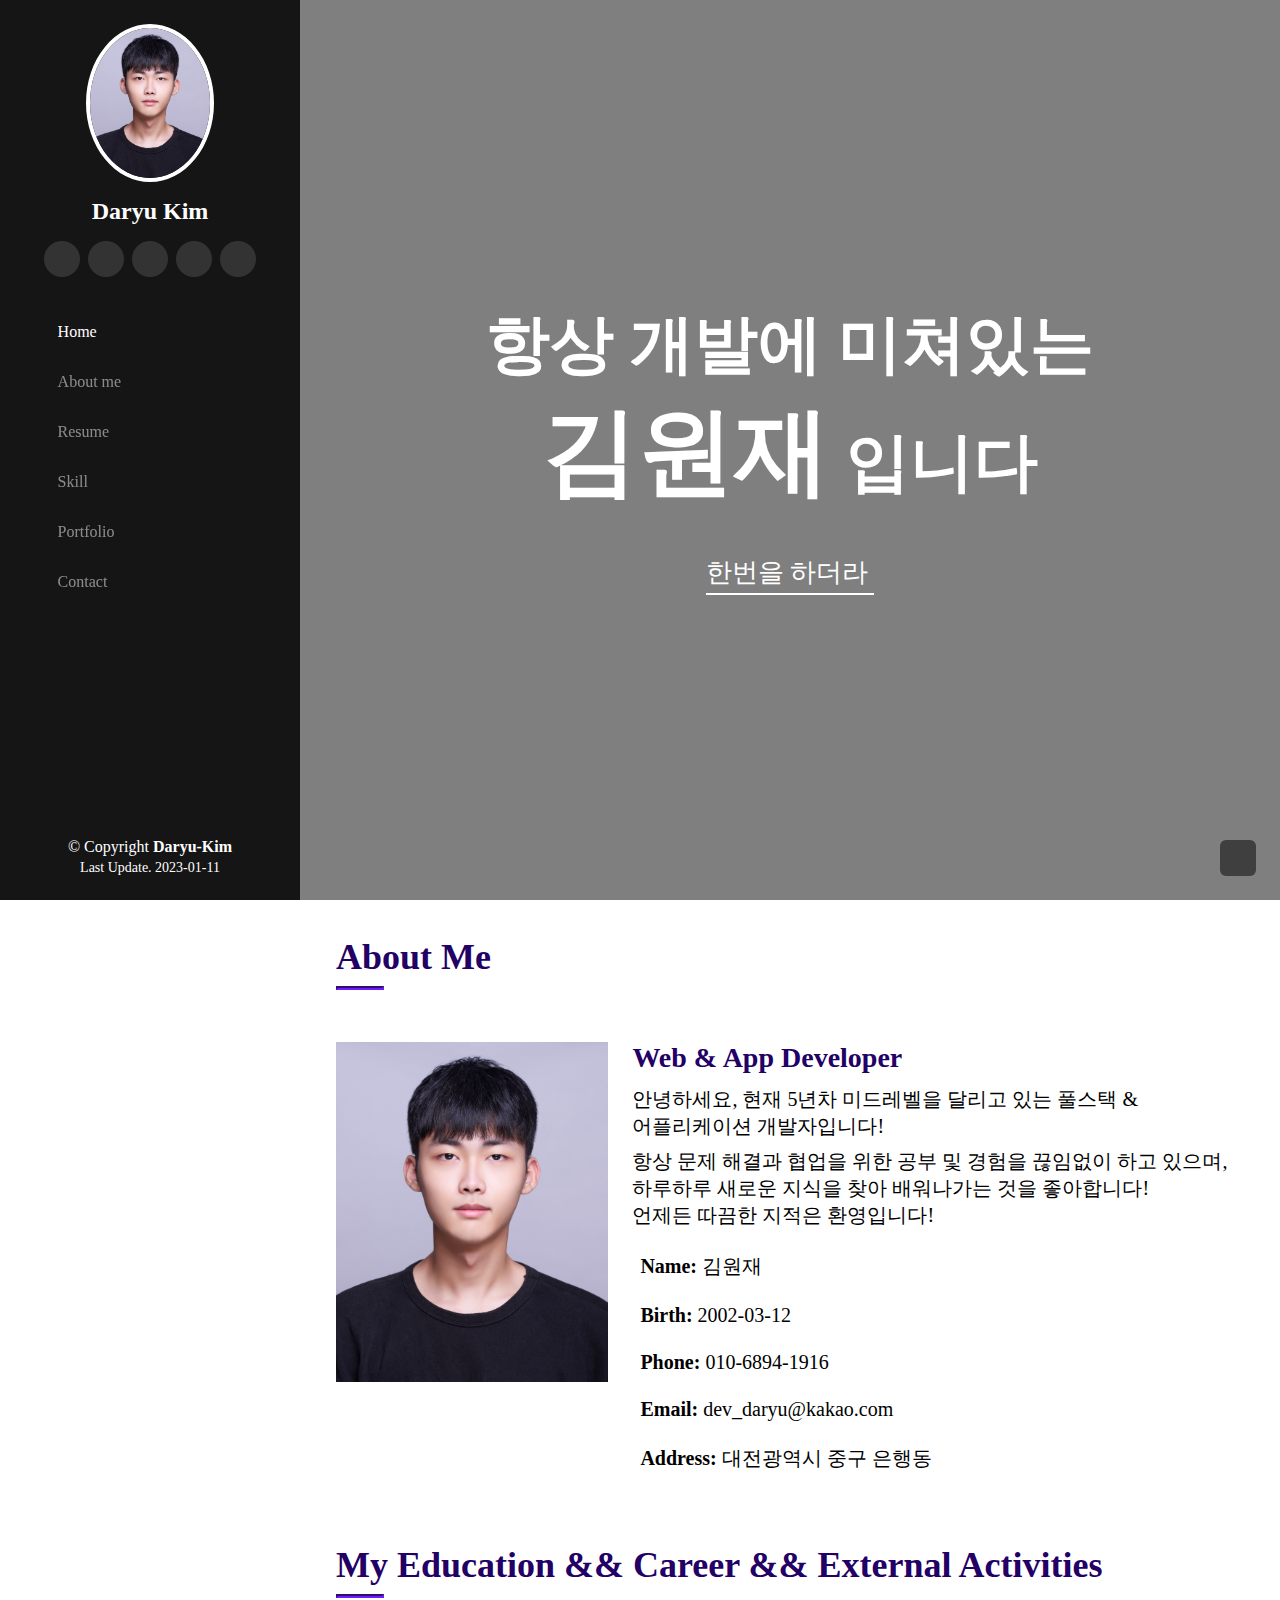
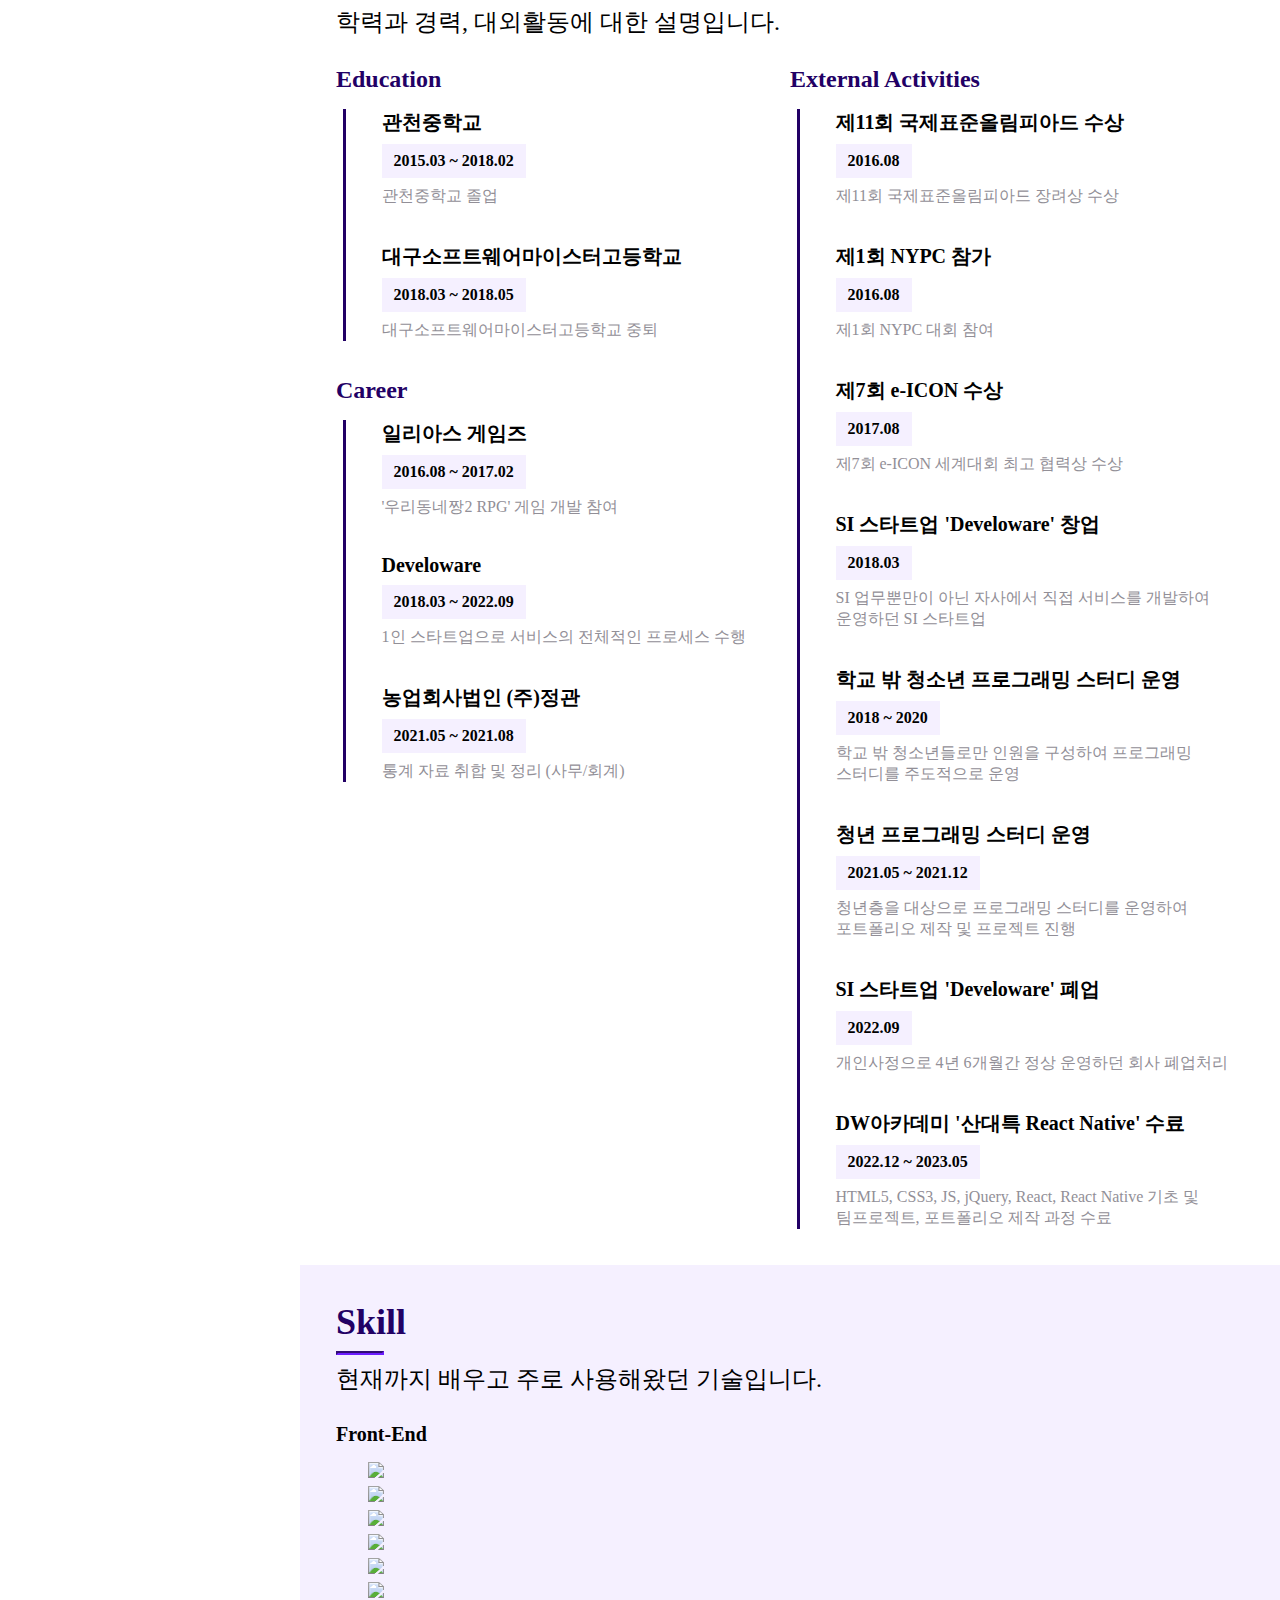
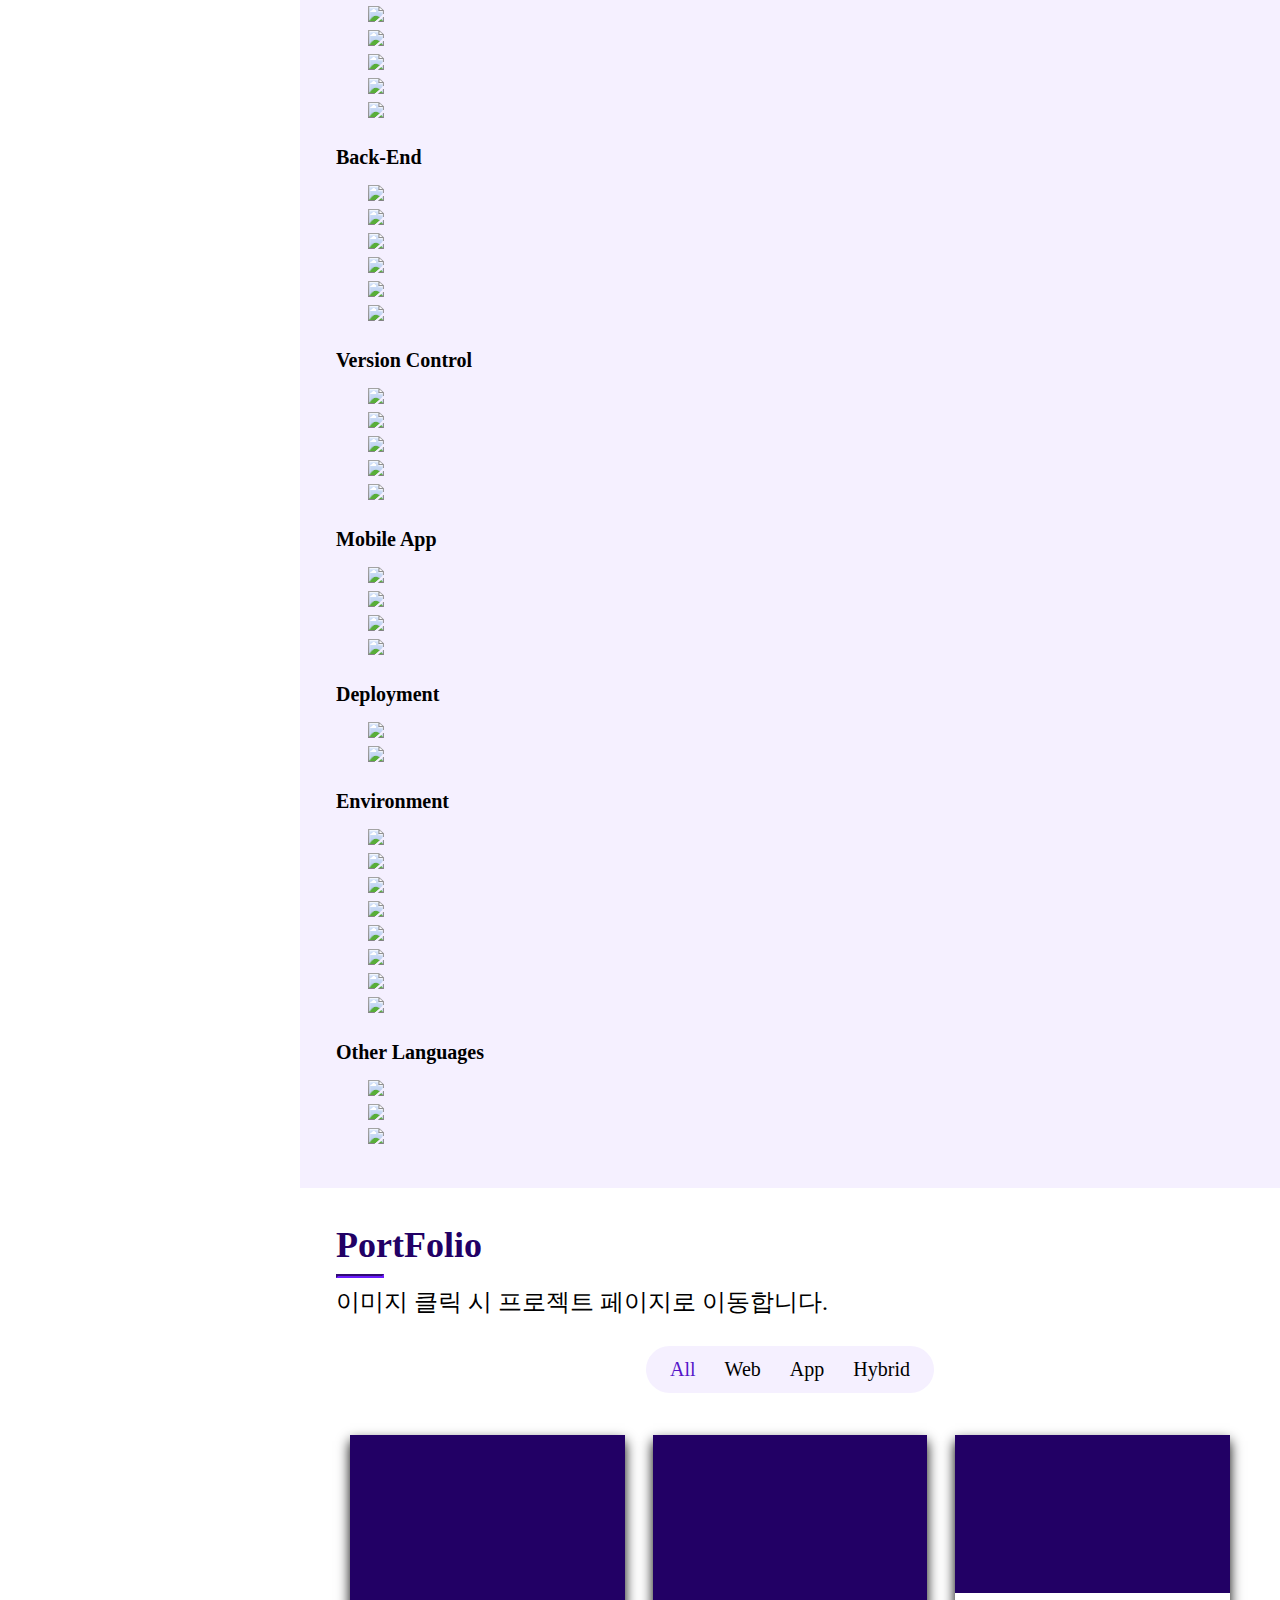
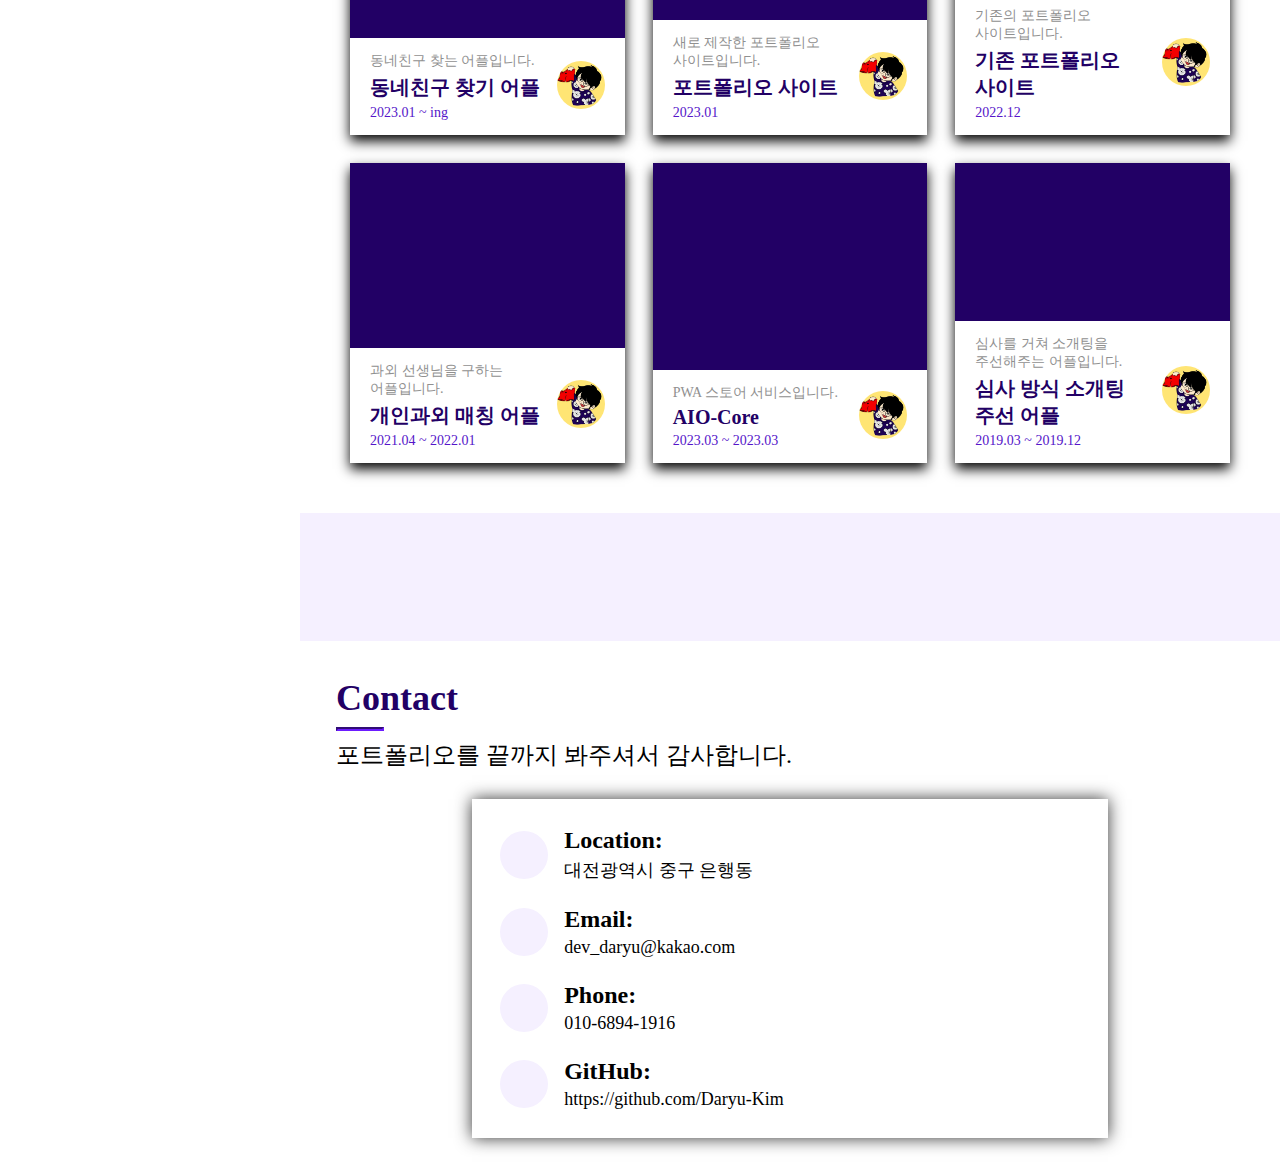
==== commit 3f96cb88: "Update" ====
--- a/index.html
+++ b/index.html
@@ -178,14 +178,11 @@
               Web & App Developer
             </h3>
             <p class="content-aboutme-profile-description">
-              항상 개발에 미쳐있는, 한번을 하더라도 확실하게 해내는 4년차 미드레벨 개발자 김원재입니다.
+              안녕하세요, 현재 5년차 미드레벨을 달리고 있는 풀스택 & 어플리케이션 개발자입니다!
             </p>
             <p class="content-aboutme-profile-description">
-              끊임없이 노력하여 성공하는 개발자가 되고 싶습니다.
-              <br>
-              확장성, 최적화에 초점을 맞춰 협업하시는 분들이 알아보기 쉽게 개발하는 개발자가 되겠습니다.
-              <br>
-              맡은 일에 책임을 다하고 끝까지 같이 갈 수 있는 개발자가 되겠습니다.
+              항상 문제 해결과 협업을 위한 공부 및 경험을 끊임없이 하고 있으며, 하루하루 새로운 지식을 찾아 배워나가는 것을 좋아합니다!<br />
+              언제든 따끔한 지적은 환영입니다!
             </p>
             <ul class="content-aboutme-profile-description-ul">
               <li class="content-aboutme-profile-description-li">
@@ -315,10 +312,10 @@
                 </p>
               </div>
               <div class="content-resume-div div-margin">
-                <h3 class="content-resume-title">DW아카데미 '산대특 React Native' 수강중</h3>
-                <p class="content-resume-since">2022.12 ~ ing</p>
+                <h3 class="content-resume-title">DW아카데미 '산대특 React Native' 수료</h3>
+                <p class="content-resume-since">2022.12 ~ 2023.05</p>
                 <p class="content-resume-content">
-                  HTML5, CSS3, JS, jQuery, React, React Native 기초 및 팀프로젝트, 포트폴리오 제작 과정 수강중
+                  HTML5, CSS3, JS, jQuery, React, React Native 기초 및 팀프로젝트, 포트폴리오 제작 과정 수료
                 </p>
               </div>
             </div>
@@ -369,20 +366,19 @@
           </li>
           <li class="content-skill-li">
             <i class="fa-solid fa-chevron-right"></i>
-            <img src="https://img.shields.io/badge/Vuetify-1867C0?style=for-the-badge&logo=Vuetify&logoColor=white" />
-          </li>
-          <li class="content-skill-li">
-            <i class="fa-solid fa-chevron-right"></i>
-            <img src="https://img.shields.io/badge/NativeScript-65ADF1?style=for-the-badge&logo=NativeScript&logoColor=white" />
-          </li>
-          <li class="content-skill-li">
-            <i class="fa-solid fa-chevron-right"></i>
-            <img src="https://img.shields.io/badge/Polymer-FF4470?style=for-the-badge&logo=Polymer Project&logoColor=white" />
+            <img
+              src="https://img.shields.io/badge/Polymer-FF4470?style=for-the-badge&logo=Polymer Project&logoColor=white" />
           </li>
           <li class="content-skill-li">
             <i class="fa-solid fa-chevron-right"></i>
             <img src="https://img.shields.io/badge/Ionic-3880FF?style=for-the-badge&logo=Ionic&logoColor=white" />
           </li>
+          <li class="content-skill-li">
+            <i class="fa-solid fa-chevron-right"></i>
+            <img src="https://img.shields.io/badge/Sass-CC6699?style=for-the-badge&logo=Sass&logoColor=white" />          </li>
+          <li class="content-skill-li">
+            <i class="fa-solid fa-chevron-right"></i>
+            <img src="https://img.shields.io/badge/Svelte-FF3E00?style=for-the-badge&logo=Svelte&logoColor=white" />          </li>
         </ul>
         <ul class="content-skill-ul">
           <p class="content-skill-title">
@@ -406,15 +402,12 @@
           </li>
           <li class="content-skill-li">
             <i class="fa-solid fa-chevron-right"></i>
-            <img src="https://img.shields.io/badge/Amazon AWS-232F3E?style=for-the-badge&logo=Amazon AWS&logoColor=white" />
+            <img
+              src="https://img.shields.io/badge/Amazon AWS-232F3E?style=for-the-badge&logo=Amazon AWS&logoColor=white" />
           </li>
           <li class="content-skill-li">
             <i class="fa-solid fa-chevron-right"></i>
             <img src="https://img.shields.io/badge/Firebase-FFCA28?style=for-the-badge&logo=Firebase&logoColor=white" />
-          </li>
-          <li class="content-skill-li">
-            <i class="fa-solid fa-chevron-right"></i>
-            <img src="https://img.shields.io/badge/Node.js-339933?style=for-the-badge&logo=Node.js&logoColor=white" />
           </li>
         </ul>
         <ul class="content-skill-ul">
@@ -431,8 +424,13 @@
           </li>
           <li class="content-skill-li">
             <i class="fa-solid fa-chevron-right"></i>
-            <img src="https://img.shields.io/badge/GitLab-FC6D26?style=for-the-badge&logo=GitLab&logoColor=white" />
-          </li>
+            <img src="https://img.shields.io/badge/npm-CB3837?style=for-the-badge&logo=npm&logoColor=white" />          </li>
+          <li class="content-skill-li">
+            <i class="fa-solid fa-chevron-right"></i>
+            <img src="https://img.shields.io/badge/yarn-2C8EBB?style=for-the-badge&logo=yarn&logoColor=white" />          </li>
+          <li class="content-skill-li">
+            <i class="fa-solid fa-chevron-right"></i>
+            <img src="https://img.shields.io/badge/expo-000020?style=for-the-badge&logo=expo&logoColor=white" />          </li>
         </ul>
         <ul class="content-skill-ul">
           <p class="content-skill-title">
@@ -454,10 +452,6 @@
             <i class="fa-solid fa-chevron-right"></i>
             <img src="https://img.shields.io/badge/Flutter-02569B?style=for-the-badge&logo=Flutter&logoColor=white" />
           </li>
-          <li class="content-skill-li">
-            <i class="fa-solid fa-chevron-right"></i>
-            <img src="https://img.shields.io/badge/NativeScript-65ADF1?style=for-the-badge&logo=NativeScript&logoColor=white" /> 
-          </li>
         </ul>
         <ul class="content-skill-ul">
           <p class="content-skill-title">
@@ -484,6 +478,9 @@
           </li>
           <li class="content-skill-li">
             <i class="fa-solid fa-chevron-right"></i>
+            <img src="https://img.shields.io/badge/Xcode-147EFB?style=for-the-badge&logo=Xcode&logoColor=white" />          </li>
+          <li class="content-skill-li">
+            <i class="fa-solid fa-chevron-right"></i>
             <img
               src="https://img.shields.io/badge/Visual Studio-5C2D91?style=for-the-badge&logo=Visual Studio&logoColor=white" />
           </li>
@@ -494,6 +491,9 @@
           </li>
           <li class="content-skill-li">
             <i class="fa-solid fa-chevron-right"></i>
+            <img src="https://img.shields.io/badge/Figma-F24E1E?style=for-the-badge&logo=Figma&logoColor=white" />          </li>
+          <li class="content-skill-li">
+            <i class="fa-solid fa-chevron-right"></i>
             <img src="https://img.shields.io/badge/Adobe XD-FF61F6?style=for-the-badge&logo=Adobe XD&logoColor=white" />
           </li>
           <li class="content-skill-li">
@@ -504,22 +504,6 @@
           <li class="content-skill-li">
             <i class="fa-solid fa-chevron-right"></i>
             <img src="https://img.shields.io/badge/Notion-000000?style=for-the-badge&logo=Notion&logoColor=white" />
-          </li>
-          <li class="content-skill-li">
-            <i class="fa-solid fa-chevron-right"></i>
-            <img src="https://img.shields.io/badge/Discord-5865F2?style=for-the-badge&logo=Discord&logoColor=white" />
-          </li>
-          <li class="content-skill-li">
-            <i class="fa-solid fa-chevron-right"></i>
-            <img src="https://img.shields.io/badge/Zoom-2D8CFF?style=for-the-badge&logo=Zoom&logoColor=white" />
-          </li>
-          <li class="content-skill-li">
-            <i class="fa-solid fa-chevron-right"></i>
-            <img src="https://img.shields.io/badge/Microsoft Teams-6264A7?style=for-the-badge&logo=Microsoft Teams&logoColor=white" />
-          </li>
-          <li class="content-skill-li">
-            <i class="fa-solid fa-chevron-right"></i>
-            <img src="https://img.shields.io/badge/Skype-00AFF0?style=for-the-badge&logo=Skype&logoColor=white" />
           </li>
         </ul>
         <ul class="content-skill-ul">
@@ -529,14 +513,6 @@
           <li class="content-skill-li">
             <i class="fa-solid fa-chevron-right"></i>
             <img src="https://img.shields.io/badge/C-A8B9CC?style=for-the-badge&logo=C&logoColor=white" />
-          </li>
-          <li class="content-skill-li">
-            <i class="fa-solid fa-chevron-right"></i>
-            <img src="https://img.shields.io/badge/C++-00599C?style=for-the-badge&logo=C&logoColor=white" />
-          </li>
-          <li class="content-skill-li">
-            <i class="fa-solid fa-chevron-right"></i>
-            <img src="https://img.shields.io/badge/C Sharp-239120?style=for-the-badge&logo=C Sharp&logoColor=white" />
           </li>
           <li class="content-skill-li">
             <i class="fa-solid fa-chevron-right"></i>
